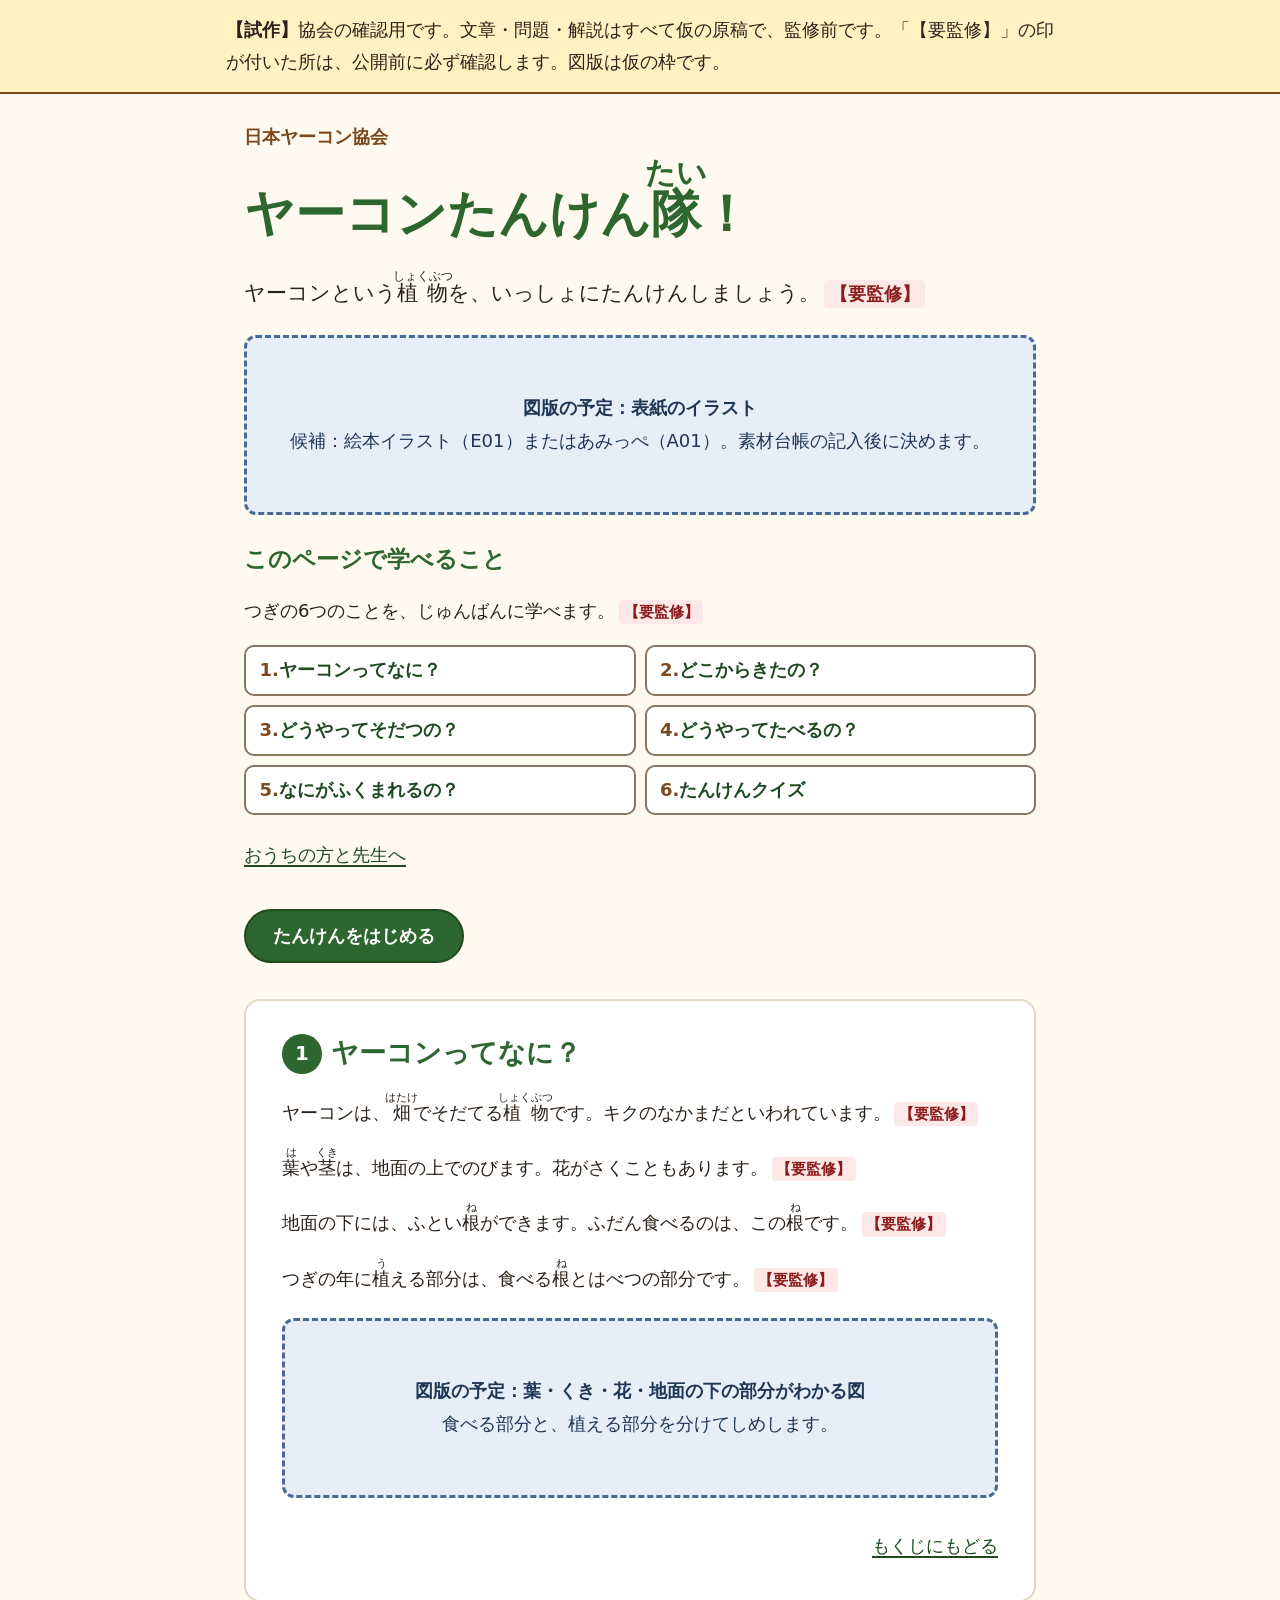
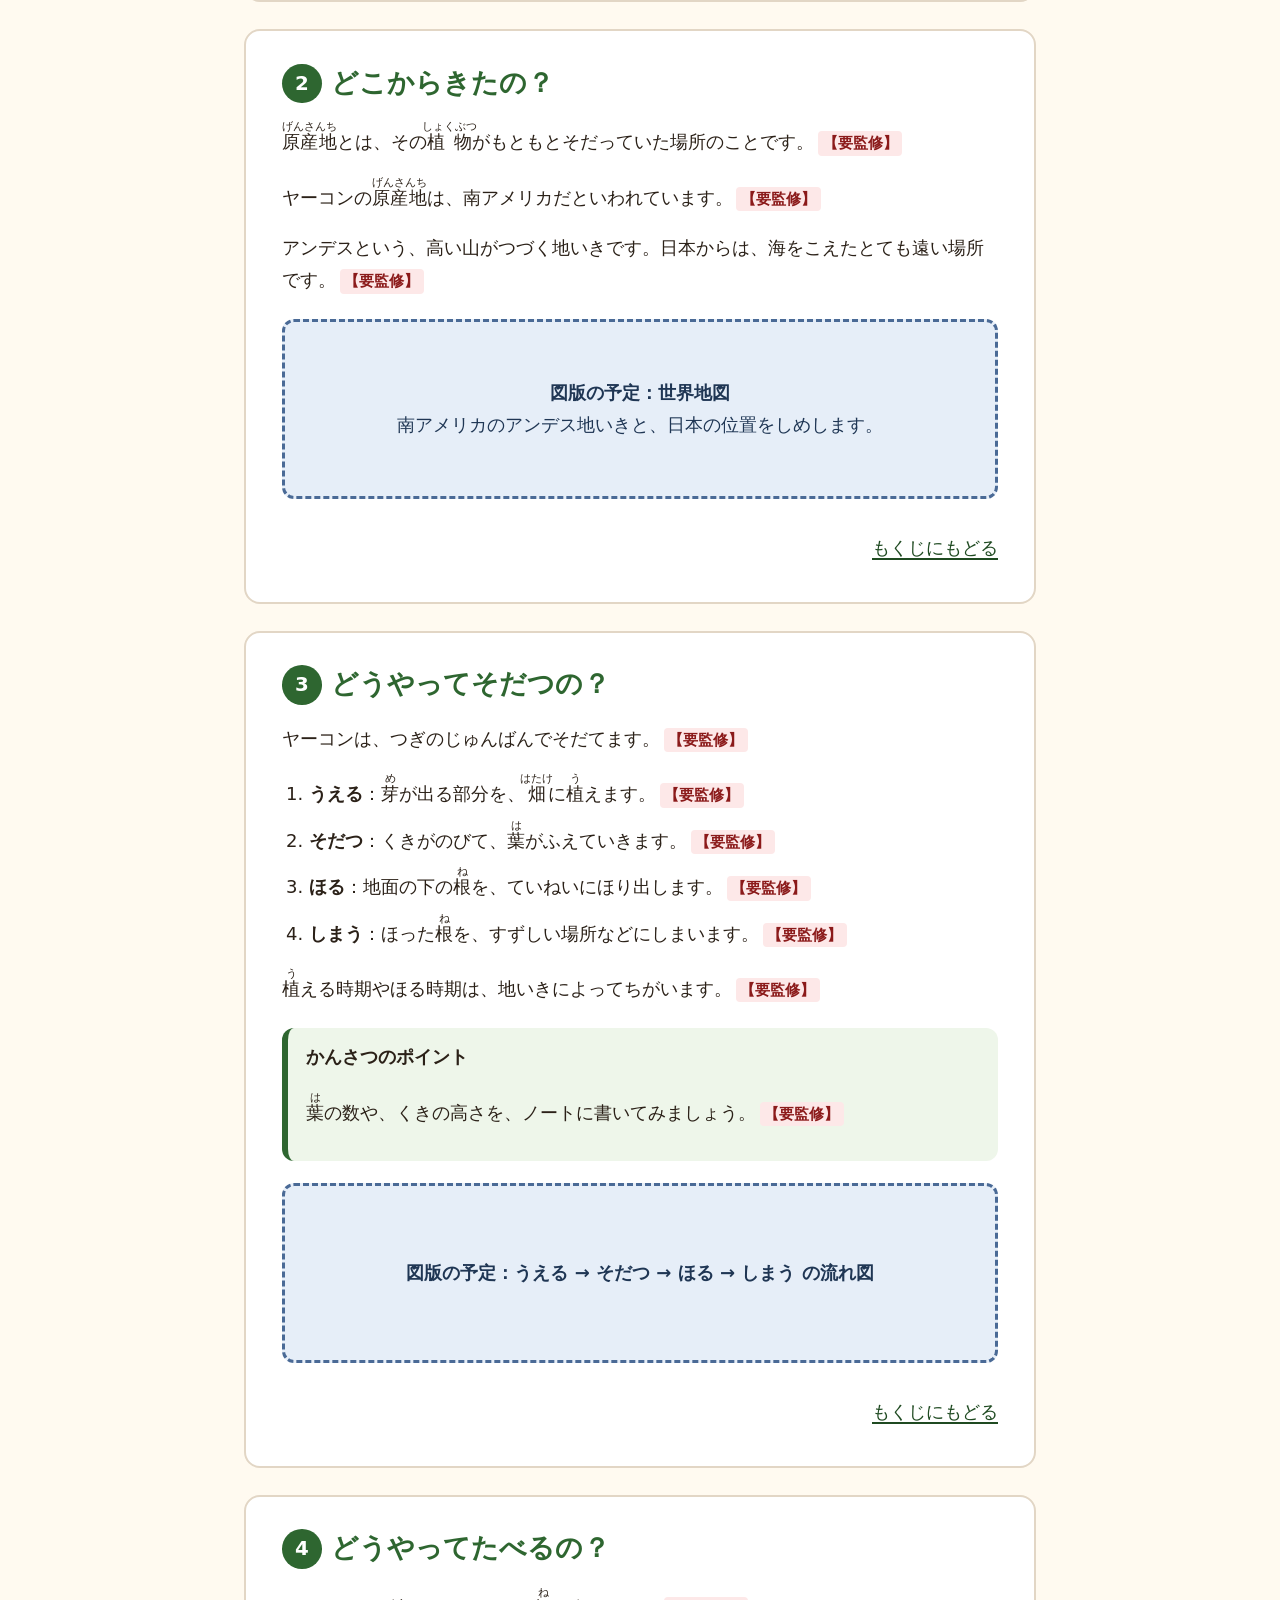
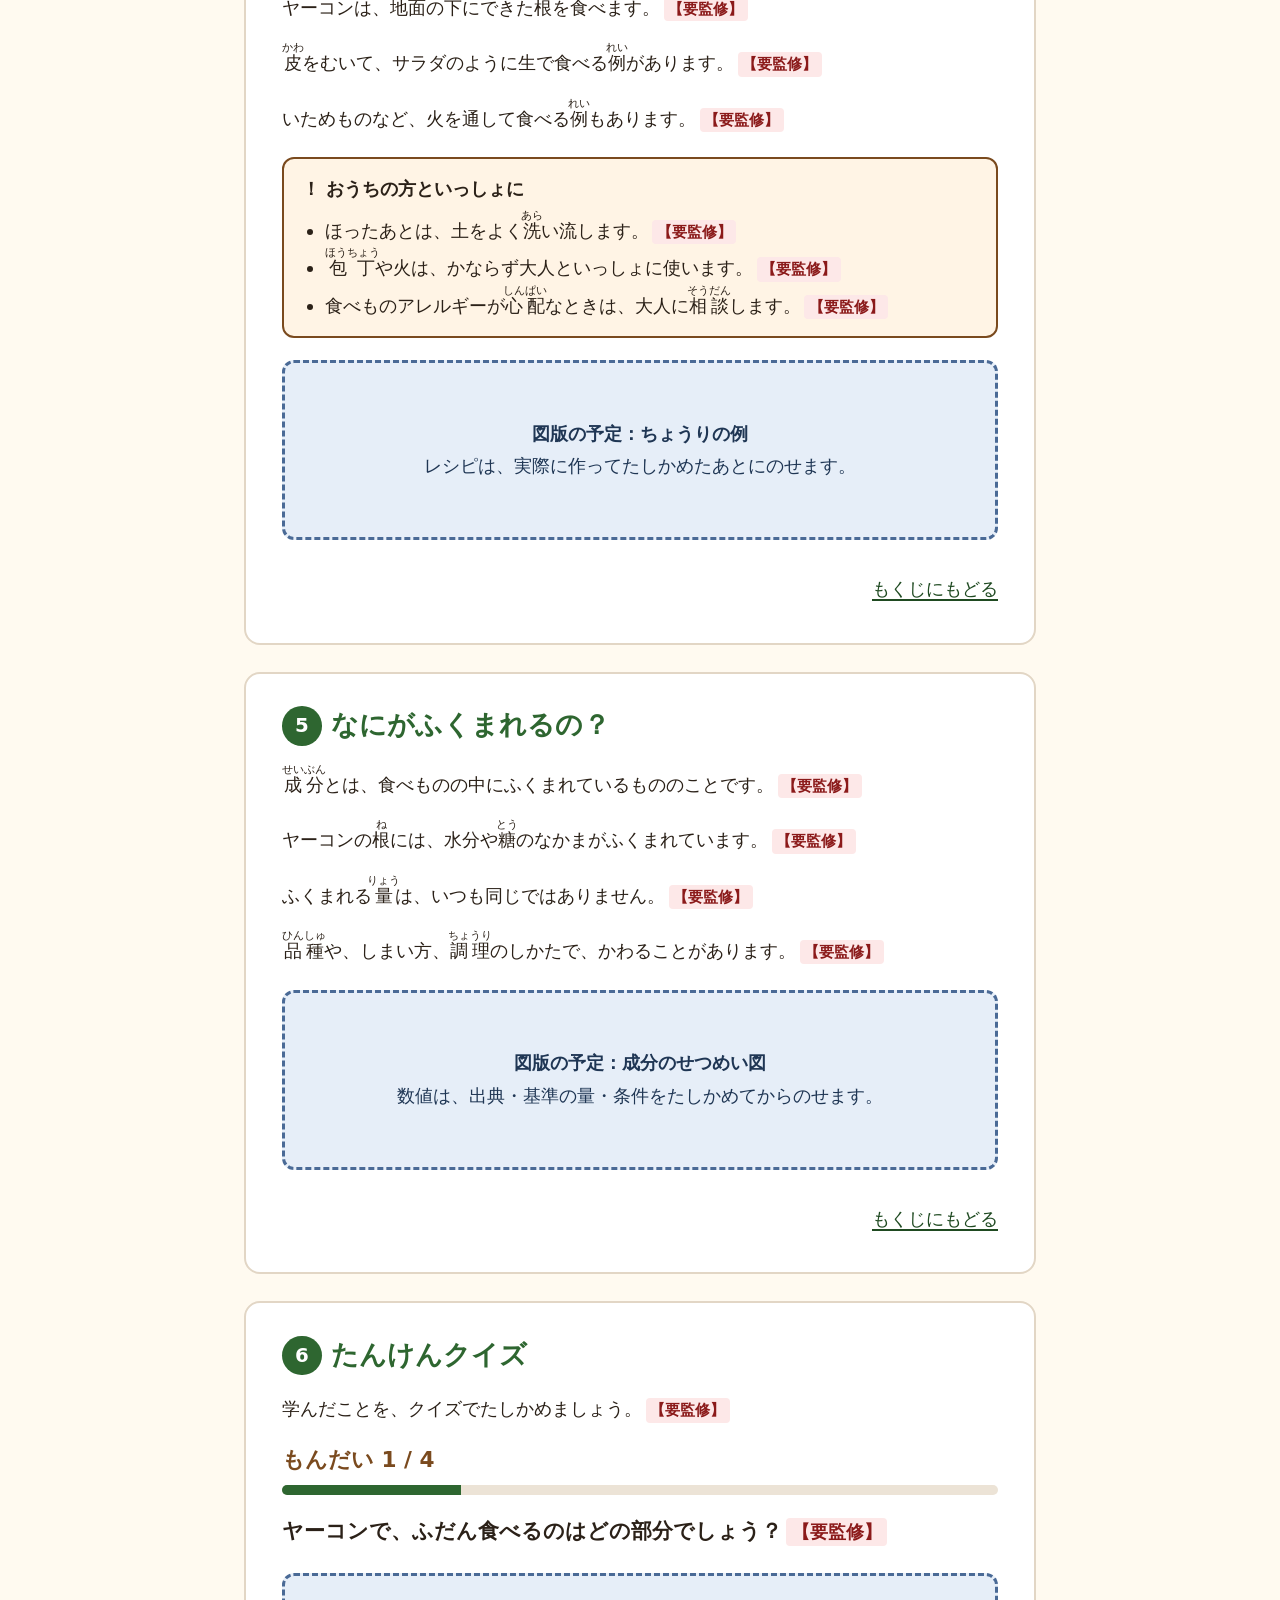
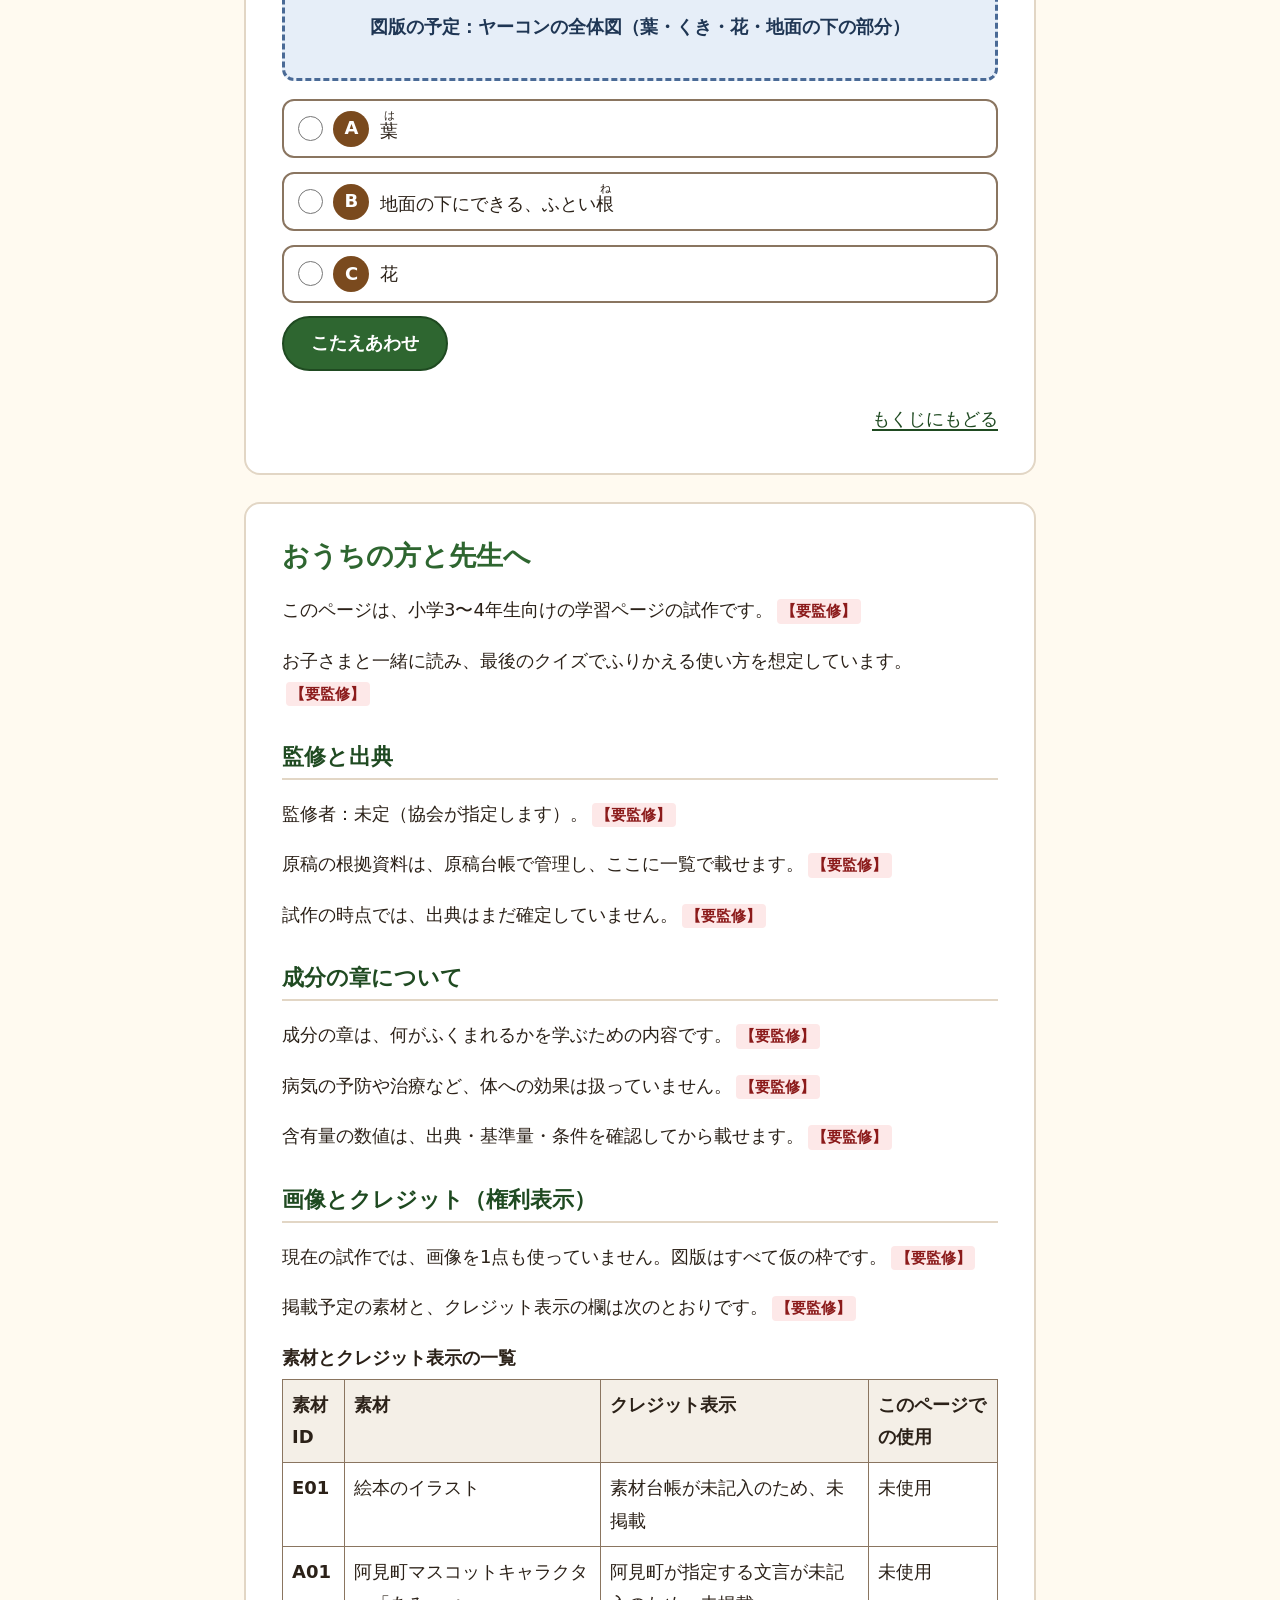
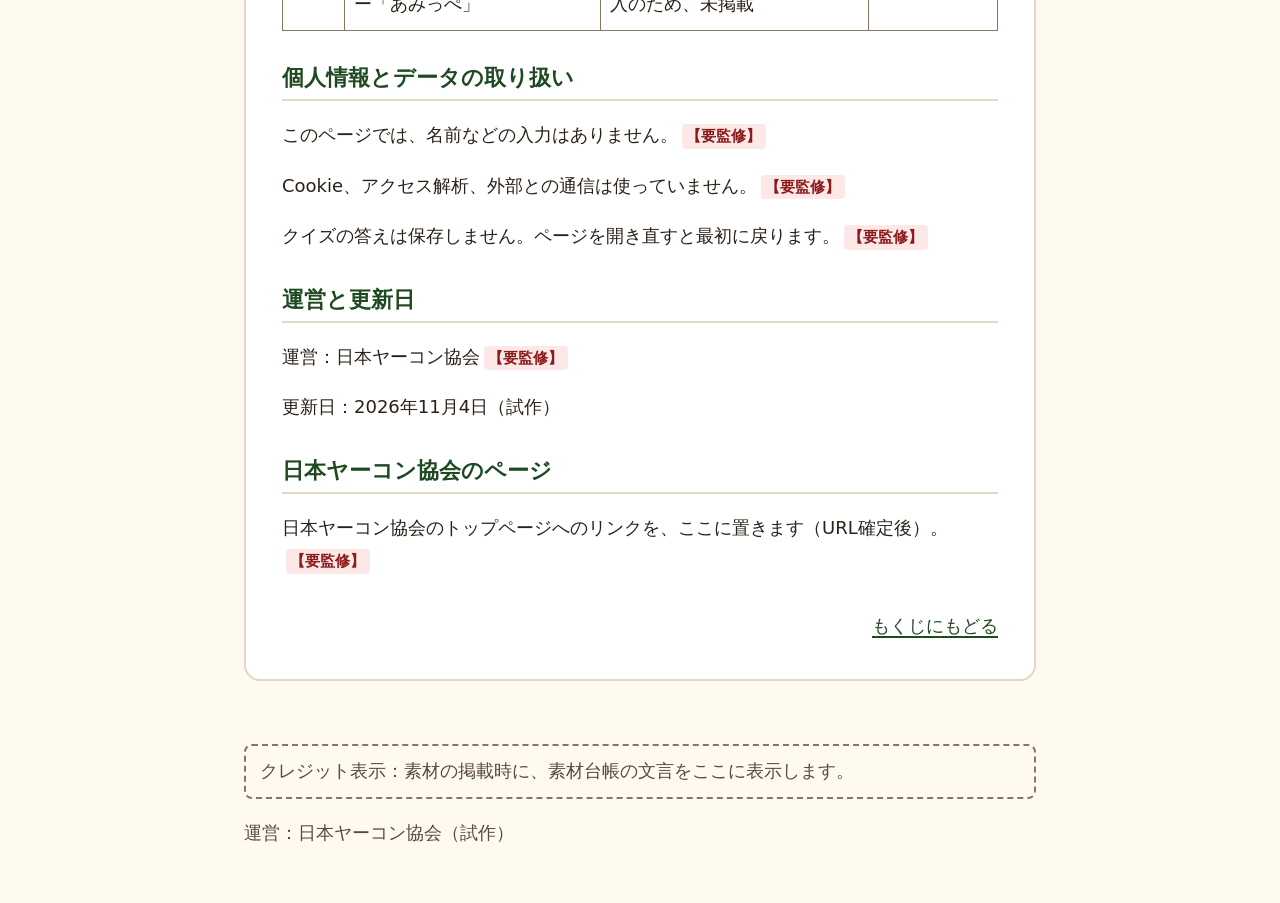
==== site/index.html @ 72d823aa "ヤーコンたんけん隊！の試作（B案・静的HTML）を追加 - 8セクションの縦長1ページ（site/index.html, styles.css） - 問題データを分離したクイズ（quiz.js, qu" ====
<!DOCTYPE html>
<html lang="ja">
<head>
  <meta charset="utf-8">
  <meta name="viewport" content="width=device-width, initial-scale=1">
  <!-- 検証用の試作のため、検索エンジンの対象外にする（第8章）。公開時に外す -->
  <meta name="robots" content="noindex, nofollow">
  <title>ヤーコンたんけん隊！ 小学生のためのヤーコンずかん｜日本ヤーコン協会</title>
  <!-- 説明文は仮。監修済みの内容から作り直す（第8章） -->
  <meta name="description" content="【試作・要監修】小学3〜4年生向けに、ヤーコンの植物・原産地・育て方・食べ方・成分を学び、クイズでふりかえるページです。">
  <!-- canonical は公開URL（U03）が決まるまで設定しない -->
  <!-- OGP画像は、素材台帳で「可」の素材が無いため設定しない（第5章・第8章） -->
  <!-- ファビコンの自動リクエストを出さないための空指定 -->
  <link rel="icon" href="data:,">
  <link rel="stylesheet" href="styles.css">
</head>
<body>
  <a class="skip-link" href="#main">本文へスキップ</a>

  <!-- 試作であることの表示（協会確認用） -->
  <div class="proto-banner" role="note">
    <p><strong>【試作】</strong>協会の確認用です。文章・問題・解説はすべて仮の原稿で、監修前です。「【要監修】」の印が付いた所は、公開前に必ず確認します。図版は仮の枠です。</p>
  </div>

  <header class="site-header" id="intro">
    <p class="org-name">日本ヤーコン協会</p>
    <h1>ヤーコンたんけん<ruby>隊<rt>たい</rt></ruby>！</h1>
    <p class="lead">ヤーコンという<ruby>植物<rt>しょくぶつ</rt></ruby>を、いっしょにたんけんしましょう。<span class="kanshu">【要監修】</span></p>

    <figure class="figure">
      <div class="placeholder">図版の予定：表紙のイラスト<br><span class="placeholder-note">候補：絵本イラスト（E01）またはあみっぺ（A01）。素材台帳の記入後に決めます。</span></div>
    </figure>

    <h2 class="toc-title" id="toc-title">このページで学べること</h2>
    <p>つぎの6つのことを、じゅんばんに学べます。<span class="kanshu">【要監修】</span></p>
    <nav aria-labelledby="toc-title">
      <ol class="toc" id="toc">
        <li><a href="#plant">ヤーコンってなに？</a></li>
        <li><a href="#origin">どこからきたの？</a></li>
        <li><a href="#grow">どうやってそだつの？</a></li>
        <li><a href="#eat">どうやってたべるの？</a></li>
        <li><a href="#nutrients">なにがふくまれるの？</a></li>
        <li><a href="#quiz">たんけんクイズ</a></li>
      </ol>
    </nav>
    <p class="toc-adults"><a href="#adults">おうちの方と先生へ</a></p>
    <p><a class="button" href="#plant">たんけんをはじめる</a></p>
  </header>

  <main id="main" tabindex="-1">

    <!-- 2. 植物（C01） -->
    <section class="chapter" id="plant" aria-labelledby="plant-title">
      <h2 id="plant-title"><span class="chapter-no">1</span>ヤーコンってなに？</h2>
      <p>ヤーコンは、<ruby>畑<rt>はたけ</rt></ruby>でそだてる<ruby>植物<rt>しょくぶつ</rt></ruby>です。キクのなかまだといわれています。<span class="kanshu">【要監修】</span></p>
      <p><ruby>葉<rt>は</rt></ruby>や<ruby>茎<rt>くき</rt></ruby>は、地面の上でのびます。花がさくこともあります。<span class="kanshu">【要監修】</span></p>
      <p>地面の下には、ふとい<ruby>根<rt>ね</rt></ruby>ができます。ふだん食べるのは、この<ruby>根<rt>ね</rt></ruby>です。<span class="kanshu">【要監修】</span></p>
      <p>つぎの年に<ruby>植<rt>う</rt></ruby>える部分は、食べる<ruby>根<rt>ね</rt></ruby>とはべつの部分です。<span class="kanshu">【要監修】</span></p>
      <figure class="figure">
        <div class="placeholder">図版の予定：葉・くき・花・地面の下の部分がわかる図<br><span class="placeholder-note">食べる部分と、植える部分を分けてしめします。</span></div>
      </figure>
      <p class="back"><a href="#toc">もくじにもどる</a></p>
    </section>

    <!-- 3. 原産地（C02） -->
    <section class="chapter" id="origin" aria-labelledby="origin-title">
      <h2 id="origin-title"><span class="chapter-no">2</span>どこからきたの？</h2>
      <p><ruby>原産地<rt>げんさんち</rt></ruby>とは、その<ruby>植物<rt>しょくぶつ</rt></ruby>がもともとそだっていた場所のことです。<span class="kanshu">【要監修】</span></p>
      <p>ヤーコンの<ruby>原産地<rt>げんさんち</rt></ruby>は、南アメリカだといわれています。<span class="kanshu">【要監修】</span></p>
      <p>アンデスという、高い山がつづく地いきです。日本からは、海をこえたとても遠い場所です。<span class="kanshu">【要監修】</span></p>
      <figure class="figure">
        <div class="placeholder">図版の予定：世界地図<br><span class="placeholder-note">南アメリカのアンデス地いきと、日本の位置をしめします。</span></div>
      </figure>
      <p class="back"><a href="#toc">もくじにもどる</a></p>
    </section>

    <!-- 4. 栽培（C03） -->
    <section class="chapter" id="grow" aria-labelledby="grow-title">
      <h2 id="grow-title"><span class="chapter-no">3</span>どうやってそだつの？</h2>
      <p>ヤーコンは、つぎのじゅんばんでそだてます。<span class="kanshu">【要監修】</span></p>
      <ol class="steps">
        <li><strong>うえる</strong>：<ruby>芽<rt>め</rt></ruby>が出る部分を、<ruby>畑<rt>はたけ</rt></ruby>に<ruby>植<rt>う</rt></ruby>えます。<span class="kanshu">【要監修】</span></li>
        <li><strong>そだつ</strong>：くきがのびて、<ruby>葉<rt>は</rt></ruby>がふえていきます。<span class="kanshu">【要監修】</span></li>
        <li><strong>ほる</strong>：地面の下の<ruby>根<rt>ね</rt></ruby>を、ていねいにほり出します。<span class="kanshu">【要監修】</span></li>
        <li><strong>しまう</strong>：ほった<ruby>根<rt>ね</rt></ruby>を、すずしい場所などにしまいます。<span class="kanshu">【要監修】</span></li>
      </ol>
      <p><ruby>植<rt>う</rt></ruby>える時期やほる時期は、地いきによってちがいます。<span class="kanshu">【要監修】</span></p>
      <div class="tip">
        <p class="tip-title">かんさつのポイント</p>
        <p><ruby>葉<rt>は</rt></ruby>の数や、くきの高さを、ノートに書いてみましょう。<span class="kanshu">【要監修】</span></p>
      </div>
      <figure class="figure">
        <div class="placeholder">図版の予定：うえる → そだつ → ほる → しまう の流れ図</div>
      </figure>
      <p class="back"><a href="#toc">もくじにもどる</a></p>
    </section>

    <!-- 5. 食べ方（C04） -->
    <section class="chapter" id="eat" aria-labelledby="eat-title">
      <h2 id="eat-title"><span class="chapter-no">4</span>どうやってたべるの？</h2>
      <p>ヤーコンは、地面の下にできた<ruby>根<rt>ね</rt></ruby>を食べます。<span class="kanshu">【要監修】</span></p>
      <p><ruby>皮<rt>かわ</rt></ruby>をむいて、サラダのように生で食べる<ruby>例<rt>れい</rt></ruby>があります。<span class="kanshu">【要監修】</span></p>
      <p>いためものなど、火を通して食べる<ruby>例<rt>れい</rt></ruby>もあります。<span class="kanshu">【要監修】</span></p>
      <div class="caution">
        <p class="caution-title"><span aria-hidden="true">！</span> おうちの方といっしょに</p>
        <ul>
          <li>ほったあとは、土をよく<ruby>洗<rt>あら</rt></ruby>い流します。<span class="kanshu">【要監修】</span></li>
          <li><ruby>包丁<rt>ほうちょう</rt></ruby>や火は、かならず大人といっしょに使います。<span class="kanshu">【要監修】</span></li>
          <li>食べものアレルギーが<ruby>心配<rt>しんぱい</rt></ruby>なときは、大人に<ruby>相談<rt>そうだん</rt></ruby>します。<span class="kanshu">【要監修】</span></li>
        </ul>
      </div>
      <figure class="figure">
        <div class="placeholder">図版の予定：ちょうりの例<br><span class="placeholder-note">レシピは、実際に作ってたしかめたあとにのせます。</span></div>
      </figure>
      <p class="back"><a href="#toc">もくじにもどる</a></p>
    </section>

    <!-- 6. 成分（C05）：健康効果を期待させる表現は使わない（第6章） -->
    <section class="chapter" id="nutrients" aria-labelledby="nutrients-title">
      <h2 id="nutrients-title"><span class="chapter-no">5</span>なにがふくまれるの？</h2>
      <p><ruby>成分<rt>せいぶん</rt></ruby>とは、食べものの中にふくまれているもののことです。<span class="kanshu">【要監修】</span></p>
      <p>ヤーコンの<ruby>根<rt>ね</rt></ruby>には、水分や<ruby>糖<rt>とう</rt></ruby>のなかまがふくまれています。<span class="kanshu">【要監修】</span></p>
      <p>ふくまれる<ruby>量<rt>りょう</rt></ruby>は、いつも同じではありません。<span class="kanshu">【要監修】</span></p>
      <p><ruby>品種<rt>ひんしゅ</rt></ruby>や、しまい方、<ruby>調理<rt>ちょうり</rt></ruby>のしかたで、かわることがあります。<span class="kanshu">【要監修】</span></p>
      <figure class="figure">
        <div class="placeholder">図版の予定：成分のせつめい図<br><span class="placeholder-note">数値は、出典・基準の量・条件をたしかめてからのせます。</span></div>
      </figure>
      <p class="back"><a href="#toc">もくじにもどる</a></p>
    </section>

    <!-- 7. クイズ（第4章） -->
    <section class="chapter" id="quiz" aria-labelledby="quiz-title">
      <h2 id="quiz-title"><span class="chapter-no">6</span>たんけんクイズ</h2>
      <p>学んだことを、クイズでたしかめましょう。<span class="kanshu">【要監修】</span></p>

      <!-- JavaScript が動くときのクイズ。quiz.js が中身を作り、hidden を外す -->
      <div id="quiz-app" class="quiz-app" hidden></div>

      <!-- JavaScript が動かないときの代替表示（全問題と、折りたたみの正解・解説）。
           quiz-data.json から tools/build.mjs で生成する。手で書きかえない -->
      <div id="quiz-static" class="quiz-static">
<!-- QUIZ-STATIC:START -->
        <p class="noscript-note">JavaScript が使えないため、問題と答えをまとめて表示しています。「こたえと解説を見る」をおすと、答えが出ます。</p>
        <ol class="static-list">
          <li class="static-q">
            <h3>もんだい 1 / 4</h3>
            <p class="q-text">ヤーコンで、ふだん食べるのはどの部分でしょう？<span class="kanshu">【要監修】</span></p>
            <div class="placeholder placeholder-small">図版の予定：ヤーコンの全体図（葉・くき・花・地面の下の部分）</div>
            <ul class="static-choices">
              <li><span class="choice-label">A</span> <span class="choice-text"><ruby>葉<rt>は</rt></ruby></span></li>
              <li><span class="choice-label">B</span> <span class="choice-text">地面の下にできる、ふとい<ruby>根<rt>ね</rt></ruby></span></li>
              <li><span class="choice-label">C</span> <span class="choice-text">花</span></li>
            </ul>
            <details class="static-answer">
              <summary>こたえと解説を見る</summary>
              <p><strong>こたえ：B</strong> 地面の下にできる、ふとい<ruby>根<rt>ね</rt></ruby></p>
              <p>ふだん食べるのは、地面の下にできる、ふとい<ruby>根<rt>ね</rt></ruby>です。つぎの年に<ruby>植<rt>う</rt></ruby>える部分とは、ちがう部分です。<span class="kanshu">【要監修】</span></p>
              <p><a href="#plant">「ヤーコンってなに？」をもういちど読む</a></p>
            </details>
          </li>
          <li class="static-q">
            <h3>もんだい 2 / 4</h3>
            <p class="q-text">ヤーコンのふるさとは、どこだといわれているでしょう？<span class="kanshu">【要監修】</span></p>
            <ul class="static-choices">
              <li><span class="choice-label">A</span> <span class="choice-text">ヨーロッパ</span></li>
              <li><span class="choice-label">B</span> <span class="choice-text"><ruby>南極<rt>なんきょく</rt></ruby></span></li>
              <li><span class="choice-label">C</span> <span class="choice-text">南アメリカのアンデス地いき</span></li>
            </ul>
            <details class="static-answer">
              <summary>こたえと解説を見る</summary>
              <p><strong>こたえ：C</strong> 南アメリカのアンデス地いき</p>
              <p>南アメリカのアンデス地いきだといわれています。高い山がつづく地いきです。<span class="kanshu">【要監修】</span></p>
              <p><a href="#origin">「どこからきたの？」をもういちど読む</a></p>
            </details>
          </li>
          <li class="static-q">
            <h3>もんだい 3 / 4</h3>
            <p class="q-text">ヤーコンがそだつじゅんばんで、正しいのはどれでしょう？<span class="kanshu">【要監修】</span></p>
            <ul class="static-choices">
              <li><span class="choice-label">A</span> <span class="choice-text"><ruby>植<rt>う</rt></ruby>える → そだつ → ほる</span></li>
              <li><span class="choice-label">B</span> <span class="choice-text">ほる → <ruby>植<rt>う</rt></ruby>える → そだつ</span></li>
              <li><span class="choice-label">C</span> <span class="choice-text">そだつ → ほる → <ruby>植<rt>う</rt></ruby>える</span></li>
            </ul>
            <details class="static-answer">
              <summary>こたえと解説を見る</summary>
              <p><strong>こたえ：A</strong> <ruby>植<rt>う</rt></ruby>える → そだつ → ほる</p>
              <p>まず畑に<ruby>植<rt>う</rt></ruby>えます。くきや<ruby>葉<rt>は</rt></ruby>がそだったあと、地面の下の<ruby>根<rt>ね</rt></ruby>をほります。<span class="kanshu">【要監修】</span></p>
              <p><a href="#grow">「どうやってそだつの？」をもういちど読む</a></p>
            </details>
          </li>
          <li class="static-q">
            <h3>もんだい 4 / 4</h3>
            <p class="q-text">ヤーコンを<ruby>調理<rt>ちょうり</rt></ruby>するとき、<ruby>包丁<rt>ほうちょう</rt></ruby>はどう使うとよいでしょう？<span class="kanshu">【要監修】</span></p>
            <ul class="static-choices">
              <li><span class="choice-label">A</span> <span class="choice-text">ひとりで、すばやく使う</span></li>
              <li><span class="choice-label">B</span> <span class="choice-text">大人といっしょに使う</span></li>
              <li><span class="choice-label">C</span> <span class="choice-text">友だちとふざけながら使う</span></li>
            </ul>
            <details class="static-answer">
              <summary>こたえと解説を見る</summary>
              <p><strong>こたえ：B</strong> 大人といっしょに使う</p>
              <p><ruby>包丁<rt>ほうちょう</rt></ruby>や火は、かならず大人といっしょに使います。けがをしないように、ゆっくり使いましょう。<span class="kanshu">【要監修】</span></p>
              <p><a href="#eat">「どうやってたべるの？」をもういちど読む</a></p>
            </details>
          </li>
        </ol>
<!-- QUIZ-STATIC:END -->
      </div>

      <p class="back"><a href="#toc">もくじにもどる</a></p>
    </section>

    <!-- 8. おうちの方と先生へ -->
    <section class="chapter adults" id="adults" aria-labelledby="adults-title">
      <h2 id="adults-title">おうちの方と先生へ</h2>
      <p>このページは、小学3〜4年生向けの学習ページの試作です。<span class="kanshu">【要監修】</span></p>
      <p>お子さまと一緒に読み、最後のクイズでふりかえる使い方を想定しています。<span class="kanshu">【要監修】</span></p>

      <h3>監修と出典</h3>
      <p>監修者：未定（協会が指定します）。<span class="kanshu">【要監修】</span></p>
      <p>原稿の根拠資料は、原稿台帳で管理し、ここに一覧で載せます。<span class="kanshu">【要監修】</span></p>
      <p>試作の時点では、出典はまだ確定していません。<span class="kanshu">【要監修】</span></p>

      <h3>成分の章について</h3>
      <p>成分の章は、何がふくまれるかを学ぶための内容です。<span class="kanshu">【要監修】</span></p>
      <p>病気の予防や治療など、体への効果は扱っていません。<span class="kanshu">【要監修】</span></p>
      <p>含有量の数値は、出典・基準量・条件を確認してから載せます。<span class="kanshu">【要監修】</span></p>

      <h3>画像とクレジット（権利表示）</h3>
      <p>現在の試作では、画像を1点も使っていません。図版はすべて仮の枠です。<span class="kanshu">【要監修】</span></p>
      <p>掲載予定の素材と、クレジット表示の欄は次のとおりです。<span class="kanshu">【要監修】</span></p>
      <!-- クレジット文言は素材台帳（docs/assets.md）の文言を一字一句そのまま入れる。
           台帳が空欄のため、現時点では文言を入れず「未記入」と表示する -->
      <div class="table-wrap" role="region" aria-labelledby="credit-caption" tabindex="0">
        <table class="credits">
          <caption id="credit-caption">素材とクレジット表示の一覧</caption>
          <thead>
            <tr><th scope="col">素材ID</th><th scope="col">素材</th><th scope="col">クレジット表示</th><th scope="col">このページでの使用</th></tr>
          </thead>
          <tbody>
            <tr><th scope="row">E01</th><td>絵本のイラスト</td><td>素材台帳が未記入のため、未掲載</td><td>未使用</td></tr>
            <tr><th scope="row">A01</th><td>阿見町マスコットキャラクター「あみっぺ」</td><td>阿見町が指定する文言が未記入のため、未掲載</td><td>未使用</td></tr>
          </tbody>
        </table>
      </div>

      <h3>個人情報とデータの取り扱い</h3>
      <p>このページでは、名前などの入力はありません。<span class="kanshu">【要監修】</span></p>
      <p>Cookie、アクセス解析、外部との通信は使っていません。<span class="kanshu">【要監修】</span></p>
      <p>クイズの答えは保存しません。ページを開き直すと最初に戻ります。<span class="kanshu">【要監修】</span></p>

      <h3>運営と更新日</h3>
      <p>運営：日本ヤーコン協会<span class="kanshu">【要監修】</span></p>
      <p>更新日：<time datetime="2026-11-04">2026年11月4日</time>（試作）</p>

      <h3>日本ヤーコン協会のページ</h3>
      <!-- 協会トップのURLが未確定（U02）のため、リンクは仮の文言のみ -->
      <p>日本ヤーコン協会のトップページへのリンクを、ここに置きます（URL確定後）。<span class="kanshu">【要監修】</span></p>
      <p class="back"><a href="#toc">もくじにもどる</a></p>
    </section>
  </main>

  <footer class="site-footer">
    <!-- クレジット表示の位置（ページ下部）。素材を掲載したら、台帳の文言をここにも入れる -->
    <p class="footer-credit">クレジット表示：素材の掲載時に、素材台帳の文言をここに表示します。</p>
    <p>運営：日本ヤーコン協会（試作）</p>
  </footer>

  <!-- クイズの問題データ。quiz-data.json から tools/build.mjs で埋め込む。
       file:// で開いたときも読めるように、fetch ではなく埋め込みにしている -->
<!-- QUIZ-DATA:START -->
  <script type="application/json" id="quiz-data">{"draft":true,"sections":{"plant":"ヤーコンってなに？","origin":"どこからきたの？","grow":"どうやってそだつの？","eat":"どうやってたべるの？","nutrients":"なにがふくまれるの？"},"questions":[{"id":"Q01","question":"ヤーコンで、ふだん食べるのはどの部分でしょう？","figure":"図版の予定：ヤーコンの全体図（葉・くき・花・地面の下の部分）","choices":[{"id":"a","text":"{葉|は}"},{"id":"b","text":"地面の下にできる、ふとい{根|ね}"},{"id":"c","text":"花"}],"answer":"b","explanation":"ふだん食べるのは、地面の下にできる、ふとい{根|ね}です。つぎの年に{植|う}える部分とは、ちがう部分です。","review":"plant"},{"id":"Q02","question":"ヤーコンのふるさとは、どこだといわれているでしょう？","choices":[{"id":"a","text":"ヨーロッパ"},{"id":"b","text":"{南極|なんきょく}"},{"id":"c","text":"南アメリカのアンデス地いき"}],"answer":"c","explanation":"南アメリカのアンデス地いきだといわれています。高い山がつづく地いきです。","review":"origin"},{"id":"Q03","question":"ヤーコンがそだつじゅんばんで、正しいのはどれでしょう？","choices":[{"id":"a","text":"{植|う}える → そだつ → ほる"},{"id":"b","text":"ほる → {植|う}える → そだつ"},{"id":"c","text":"そだつ → ほる → {植|う}える"}],"answer":"a","explanation":"まず畑に{植|う}えます。くきや{葉|は}がそだったあと、地面の下の{根|ね}をほります。","review":"grow"},{"id":"Q04","question":"ヤーコンを{調理|ちょうり}するとき、{包丁|ほうちょう}はどう使うとよいでしょう？","choices":[{"id":"a","text":"ひとりで、すばやく使う"},{"id":"b","text":"大人といっしょに使う"},{"id":"c","text":"友だちとふざけながら使う"}],"answer":"b","explanation":"{包丁|ほうちょう}や火は、かならず大人といっしょに使います。けがをしないように、ゆっくり使いましょう。","review":"eat"}]}</script>
<!-- QUIZ-DATA:END -->
  <script src="quiz.js" defer></script>
</body>
</html>
---- site/styles.css ----
/* ヤーコンたんけん隊！（試作）のスタイル
   - 外部フォントは使わず、端末のフォントを使う
   - 文字サイズは rem で指定し、端末の文字拡大を妨げない（N02・N03）
   - 色の組み合わせは、通常文字 4.5:1 以上を目安に選んでいる（N05） */

:root {
  --bg: #fffaf0;          /* 背景：うすいクリーム色 */
  --text: #2b2118;        /* 本文：こげ茶 */
  --muted: #5a4a3a;       /* 補足文 */
  --green: #2e6630;       /* 見出し・ボタン（白文字で約6.6:1） */
  --green-dark: #1f4a21;
  --brown: #7a4a1e;       /* アクセント（背景上で約7:1） */
  --card: #ffffff;
  --line: #8a7560;        /* 枠線（背景に対して3:1以上） */
  --ok-bg: #e8f5e9;
  --ng-bg: #fff3e0;
  --mark-bg: #fde8e8;     /* 【要監修】の印 */
  --mark-text: #8b1a1a;
  --focus: #1a56b0;       /* フォーカスの枠 */
  --placeholder-bg: #e6eef8;
  --placeholder-line: #4a6a96;
}

*,
*::before,
*::after {
  box-sizing: border-box;
}

html {
  font-size: 112.5%; /* 18px（端末の既定16pxの場合）を本文の基準にする */
  -webkit-text-size-adjust: 100%;
  text-size-adjust: 100%;
}

/* 動きを減らす設定でないときだけ、なめらかにスクロールする（N09） */
@media (prefers-reduced-motion: no-preference) {
  html {
    scroll-behavior: smooth;
  }
}

body {
  margin: 0;
  background: var(--bg);
  color: var(--text);
  font-family: "Hiragino Maru Gothic ProN", "Hiragino Sans", "BIZ UDPGothic", "Yu Gothic UI", "Meiryo", system-ui, sans-serif;
  font-size: 1rem;
  line-height: 1.8; /* ふりがな込みで行間 1.7 以上（N02） */
  overflow-wrap: anywhere; /* 長い語で横にはみ出さない（N01） */
}

/* ふりがな */
ruby rt {
  font-size: 0.6em;
}

a {
  color: var(--green-dark);
  text-decoration-thickness: 2px;
  text-underline-offset: 0.2em;
}

a:hover {
  color: var(--brown);
}

/* フォーカスをはっきり見せる（N07） */
:focus-visible {
  outline: 3px solid var(--focus);
  outline-offset: 3px;
}

/* フォーカスを移すためだけの要素（見出しなど）は枠を控えめに */
[tabindex="-1"]:focus {
  outline: 3px dashed var(--focus);
  outline-offset: 4px;
}

img {
  max-width: 100%;
  height: auto;
}

.visually-hidden {
  position: absolute !important;
  width: 1px;
  height: 1px;
  padding: 0;
  margin: -1px;
  overflow: hidden;
  clip: rect(0 0 0 0);
  white-space: nowrap;
  border: 0;
}

/* 本文へスキップ（フォーカスしたときだけ見える） */
.skip-link {
  position: absolute;
  left: 8px;
  top: -100px;
  z-index: 10;
  padding: 0.6rem 1rem;
  background: var(--card);
  border: 2px solid var(--green);
  border-radius: 8px;
}

.skip-link:focus {
  top: 8px;
}

/* 試作であることの帯 */
.proto-banner {
  background: #fff1c2;
  border-bottom: 2px solid var(--brown);
  padding: 0.75rem 1rem;
}

.proto-banner p {
  max-width: 46rem;
  margin: 0 auto;
  font-size: 1rem;
}

/* 【要監修】の印 */
.kanshu {
  display: inline-block;
  margin-left: 0.25em;
  padding: 0 0.3em;
  background: var(--mark-bg);
  color: var(--mark-text);
  border-radius: 4px;
  font-size: 0.85em;
  font-weight: bold;
  line-height: 1.6;
  white-space: nowrap;
}

/* ---- レイアウト ---- */
.site-header,
main,
.site-footer {
  max-width: 46rem;
  margin: 0 auto;
  padding: 0 1rem;
}

.site-header {
  padding-top: 1.5rem;
  padding-bottom: 1rem;
}

.org-name {
  margin: 0;
  color: var(--brown);
  font-weight: bold;
}

h1 {
  margin: 0.25rem 0 0.75rem;
  color: var(--green);
  font-size: clamp(1.9rem, 7vw, 2.8rem);
  line-height: 1.4;
}

h2 {
  color: var(--green);
  font-size: 1.5rem;
  line-height: 1.5;
  margin: 0 0 1rem;
}

h3 {
  font-size: 1.2rem;
  line-height: 1.5;
  margin: 1.75rem 0 0.5rem;
}

.lead {
  font-size: 1.15rem;
}

.chapter {
  background: var(--card);
  border: 2px solid #e2d6c5;
  border-radius: 16px;
  padding: 1.25rem 1rem;
  margin: 0 0 1.5rem;
  scroll-margin-top: 1rem;
}

@media (min-width: 768px) {
  .chapter {
    padding: 1.75rem 2rem;
  }
}

.chapter-no {
  display: inline-flex;
  align-items: center;
  justify-content: center;
  min-width: 2.2rem;
  height: 2.2rem;
  margin-right: 0.5rem;
  border-radius: 50%;
  background: var(--green);
  color: #fff;
  font-size: 1.1rem;
  vertical-align: 0.1em;
}

.back {
  margin: 1.5rem 0 0;
  text-align: right;
}

/* リンクも押しやすい高さにする（N04） */
.back a,
.toc a,
.toc-adults a,
.review-list a {
  display: inline-flex;
  align-items: center;
  min-height: 44px;
}

/* ---- もくじ ---- */
.toc-title {
  font-size: 1.3rem;
  margin-top: 1.5rem;
}

.toc {
  display: grid;
  grid-template-columns: 1fr;
  gap: 0.5rem;
  padding: 0;
  margin: 0 0 0.5rem;
  list-style: none;
  counter-reset: toc;
}

@media (min-width: 600px) {
  .toc {
    grid-template-columns: 1fr 1fr;
  }
}

.toc li {
  counter-increment: toc;
}

.toc a {
  width: 100%;
  padding: 0.4rem 0.75rem;
  background: var(--card);
  border: 2px solid var(--line);
  border-radius: 10px;
  text-decoration: none;
  font-weight: bold;
}

.toc a::before {
  content: counter(toc) ". ";
  color: var(--brown);
}

.toc a:hover {
  border-color: var(--green);
}

/* ---- ボタン ---- */
.button {
  display: inline-flex;
  align-items: center;
  justify-content: center;
  min-width: 44px;
  min-height: 48px; /* 44px 以上（N04） */
  padding: 0.5rem 1.5rem;
  margin-top: 0.75rem;
  border: 2px solid var(--green-dark);
  border-radius: 999px;
  background: var(--green);
  color: #fff;
  font: inherit;
  font-weight: bold;
  text-decoration: none;
  cursor: pointer;
}

.button:hover {
  background: var(--green-dark);
  color: #fff;
}

/* ---- 図版の仮枠 ---- */
.figure {
  margin: 1.25rem 0;
}

.placeholder {
  display: flex;
  flex-direction: column;
  align-items: center;
  justify-content: center;
  min-height: 10rem;
  padding: 1rem;
  background: var(--placeholder-bg);
  border: 3px dashed var(--placeholder-line);
  border-radius: 12px;
  color: #1f3654;
  font-weight: bold;
  text-align: center;
}

.placeholder-small {
  min-height: 6rem;
  margin: 0.5rem 0 1rem;
}

.placeholder-note {
  font-weight: normal;
  font-size: 1rem;
}

/* ---- 囲み ---- */
.steps {
  padding-left: 1.5rem;
}

.steps li {
  margin-bottom: 0.5rem;
}

.tip,
.caution {
  margin: 1.25rem 0;
  padding: 0.75rem 1rem;
  border-radius: 12px;
}

.tip {
  background: #eef6ea;
  border-left: 6px solid var(--green);
}

.caution {
  background: #fff4e5;
  border: 2px solid var(--brown);
}

.tip-title,
.caution-title {
  margin: 0 0 0.25rem;
  font-weight: bold;
}

.caution ul {
  margin: 0;
  padding-left: 1.25rem;
}

/* ---- クイズ ---- */
.q-number {
  margin-top: 0.5rem;
  color: var(--brown);
}

.progress {
  height: 10px;
  margin: 0 0 1rem;
  background: #ece3d6;
  border-radius: 999px;
  overflow: hidden;
}

.progress-bar {
  height: 100%;
  background: var(--green);
}

.q-form fieldset {
  margin: 0;
  padding: 0;
  border: 0;
  min-width: 0;
}

.q-text {
  padding: 0;
  margin-bottom: 0.75rem;
  font-size: 1.15rem;
  font-weight: bold;
}

.choices {
  display: grid;
  gap: 0.75rem;
}

/* 選択肢：ラベル全体を押せるようにし、44px 以上の高さにする（N04） */
.choice {
  /* [ラジオ][記号][文言] の3列。回答後のタグは文言の下に出す */
  display: grid;
  grid-template-columns: auto auto 1fr;
  align-items: center;
  gap: 0.25rem 0.6rem;
  min-height: 56px;
  padding: 0.5rem 0.75rem;
  background: var(--card);
  border: 2px solid var(--line);
  border-radius: 12px;
  cursor: pointer;
}

.choice:hover {
  border-color: var(--green);
}

.choice:has(input:checked:not(:disabled)) {
  border-width: 3px;
  border-color: var(--green);
  background: #f3faf1;
}

.choice input {
  width: 1.4rem;
  height: 1.4rem;
  margin: 0;
  accent-color: var(--green);
  flex: none;
}

.choice-label {
  display: inline-flex;
  align-items: center;
  justify-content: center;
  width: 2rem;
  height: 2rem;
  border-radius: 50%;
  background: var(--brown);
  color: #fff;
  font-weight: bold;
  flex: none;
}

.choice-text {
  min-width: 0;
}

.choice .tag {
  grid-column: 3;
  justify-self: start;
}

/* 回答後の表示。色に加えて「◯ せいかい」「あなたのこたえ」の文字で示す（N09） */
.choice:has(input:disabled) {
  cursor: default;
}

.choice.is-correct {
  border: 3px solid var(--green);
  background: var(--ok-bg);
}

.choice.is-chosen {
  border: 3px dashed var(--brown);
  background: var(--ng-bg);
}

.tag {
  padding: 0 0.5rem;
  white-space: nowrap;
  border-radius: 6px;
  font-size: 1rem;
  font-weight: bold;
}

.tag-correct {
  background: var(--green);
  color: #fff;
}

.tag-chosen {
  background: var(--brown);
  color: #fff;
}

.q-error {
  min-height: 0;
  margin: 0.5rem 0 0;
  color: var(--mark-text);
  font-weight: bold;
}

.q-error:empty {
  display: none;
}

.feedback {
  margin-top: 1.25rem;
  padding: 1rem;
  border-radius: 12px;
}

.feedback-ok {
  background: var(--ok-bg);
  border: 3px solid var(--green);
}

.feedback-ng {
  background: var(--ng-bg);
  border: 3px solid var(--brown);
}

.feedback-title {
  margin: 0 0 0.5rem;
  font-size: 1.3rem;
  font-weight: bold;
}

.result-score {
  font-size: 1.3rem;
  font-weight: bold;
}

/* ---- JavaScript が動かないときの代替表示 ---- */
.noscript-note {
  padding: 0.75rem 1rem;
  background: #f4efe7;
  border-radius: 8px;
}

.static-list {
  padding: 0;
  list-style: none;
}

.static-q {
  padding: 0.5rem 0 1rem;
  border-bottom: 2px dashed #d8cbb8;
}

.static-choices {
  display: grid;
  gap: 0.5rem;
  padding: 0;
  list-style: none;
}

.static-choices li {
  display: flex;
  align-items: center;
  gap: 0.75rem;
}

.static-answer {
  margin-top: 0.75rem;
}

.static-answer summary {
  display: inline-flex;
  align-items: center;
  min-height: 48px;
  padding: 0.25rem 1rem;
  border: 2px solid var(--green);
  border-radius: 999px;
  color: var(--green-dark);
  font-weight: bold;
  cursor: pointer;
}

/* ---- おうちの方と先生へ ---- */
.adults h3 {
  color: var(--green-dark);
  border-bottom: 2px solid #e2d6c5;
  padding-bottom: 0.25rem;
}

.table-wrap {
  overflow-x: auto; /* 表だけを横スクロールにして、ページ全体は横にはみ出さない */
}

.credits {
  width: 100%;
  min-width: 0;
  border-collapse: collapse;
  font-size: 1rem;
}

.credits caption {
  text-align: left;
  font-weight: bold;
  padding-bottom: 0.25rem;
}

.credits th,
.credits td {
  padding: 0.5rem;
  border: 1px solid var(--line);
  text-align: left;
  vertical-align: top;
}

.credits thead th {
  background: #f4efe7;
}

/* 狭い画面では、表を縦積みにする（N01） */
@media (max-width: 599px) {
  .credits thead {
    position: absolute;
    width: 1px;
    height: 1px;
    overflow: hidden;
    clip: rect(0 0 0 0);
  }

  .credits tr,
  .credits th,
  .credits td {
    display: block;
  }

  .credits tr {
    margin-bottom: 0.75rem;
    border: 1px solid var(--line);
  }

  .credits th,
  .credits td {
    border: 0;
  }

  .credits td::before {
    display: block;
    color: var(--muted);
    font-size: 1rem;
    font-weight: bold;
  }

  .credits td:nth-of-type(1)::before {
    content: "素材";
  }

  .credits td:nth-of-type(2)::before {
    content: "クレジット表示";
  }

  .credits td:nth-of-type(3)::before {
    content: "このページでの使用";
  }
}

/* ---- フッター ---- */
.site-footer {
  padding-top: 1rem;
  padding-bottom: 2rem;
  color: var(--muted);
  font-size: 1rem;
}

.footer-credit {
  padding: 0.5rem 0.75rem;
  border: 2px dashed var(--line);
  border-radius: 8px;
}

/* 動きを減らす設定のときは、変化のアニメーションを止める（N09） */
@media (prefers-reduced-motion: reduce) {
  *,
  *::before,
  *::after {
    animation: none !important;
    transition: none !important;
  }
}
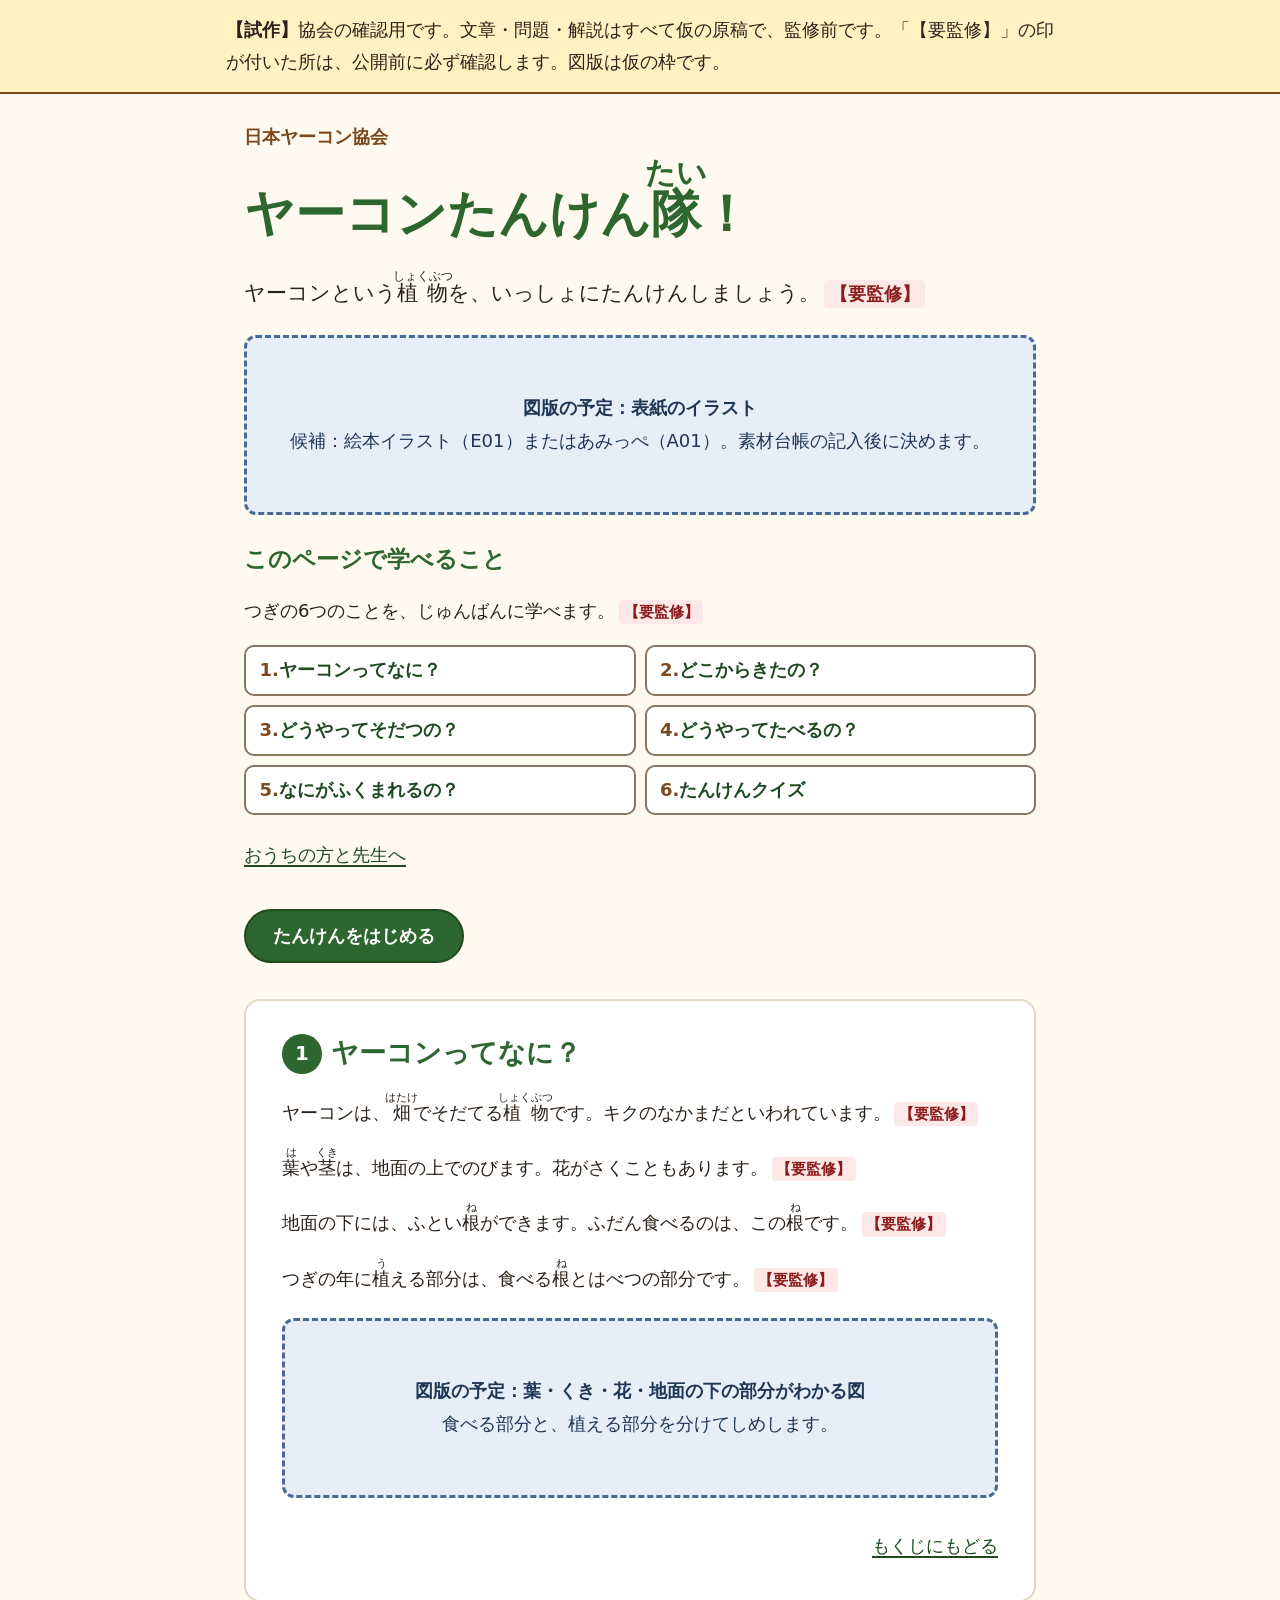
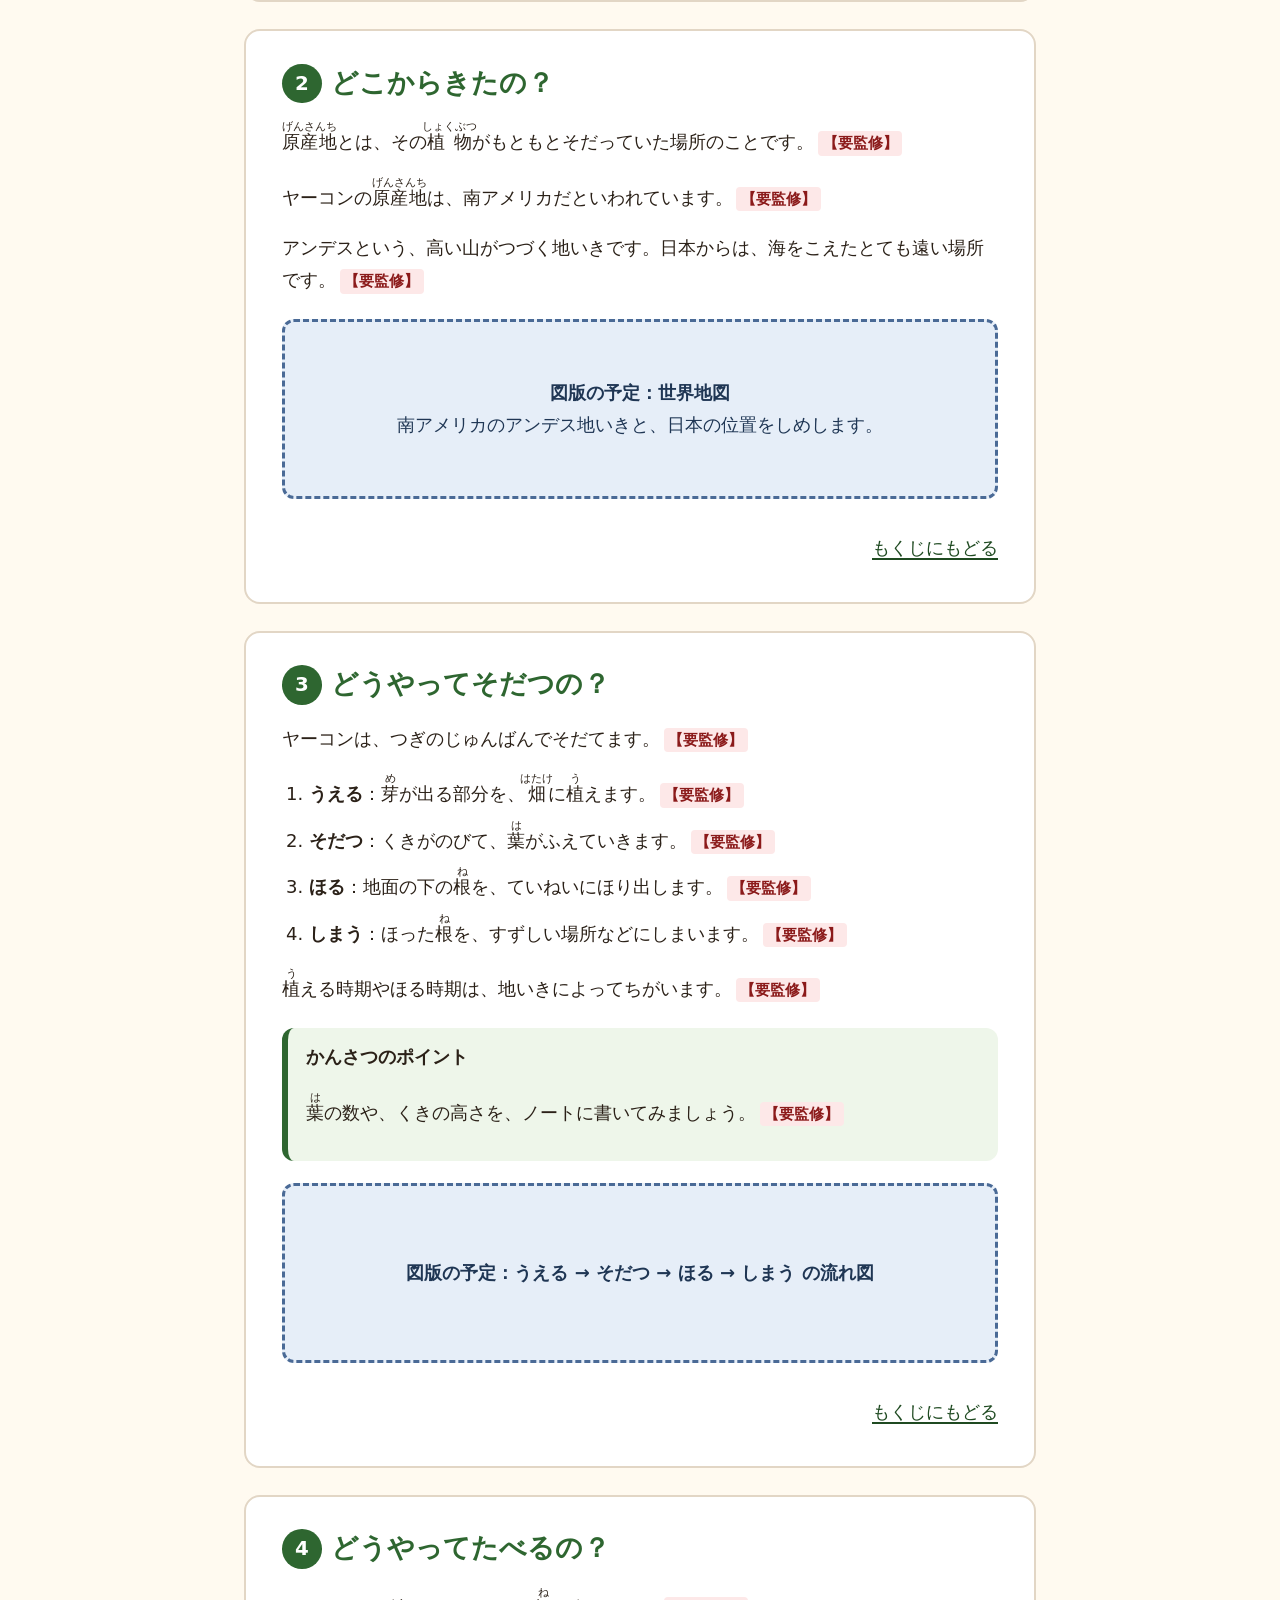
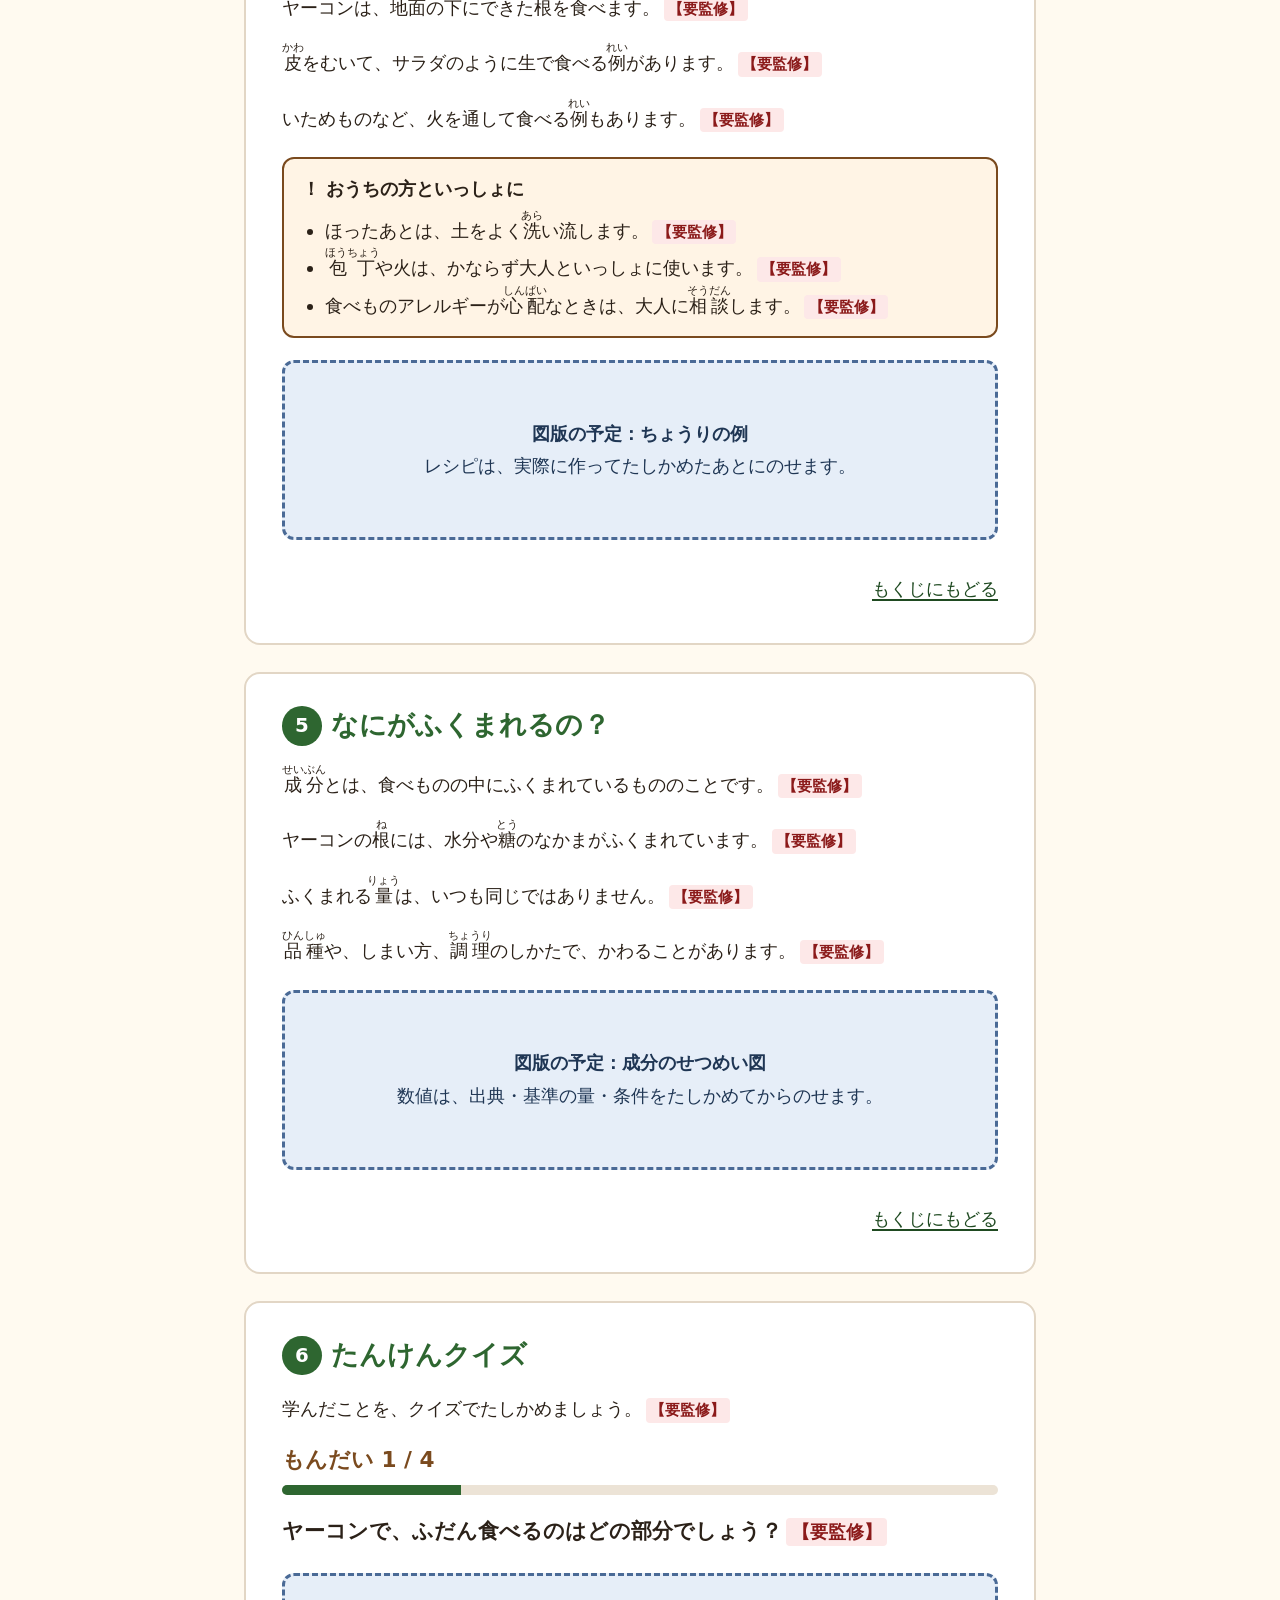
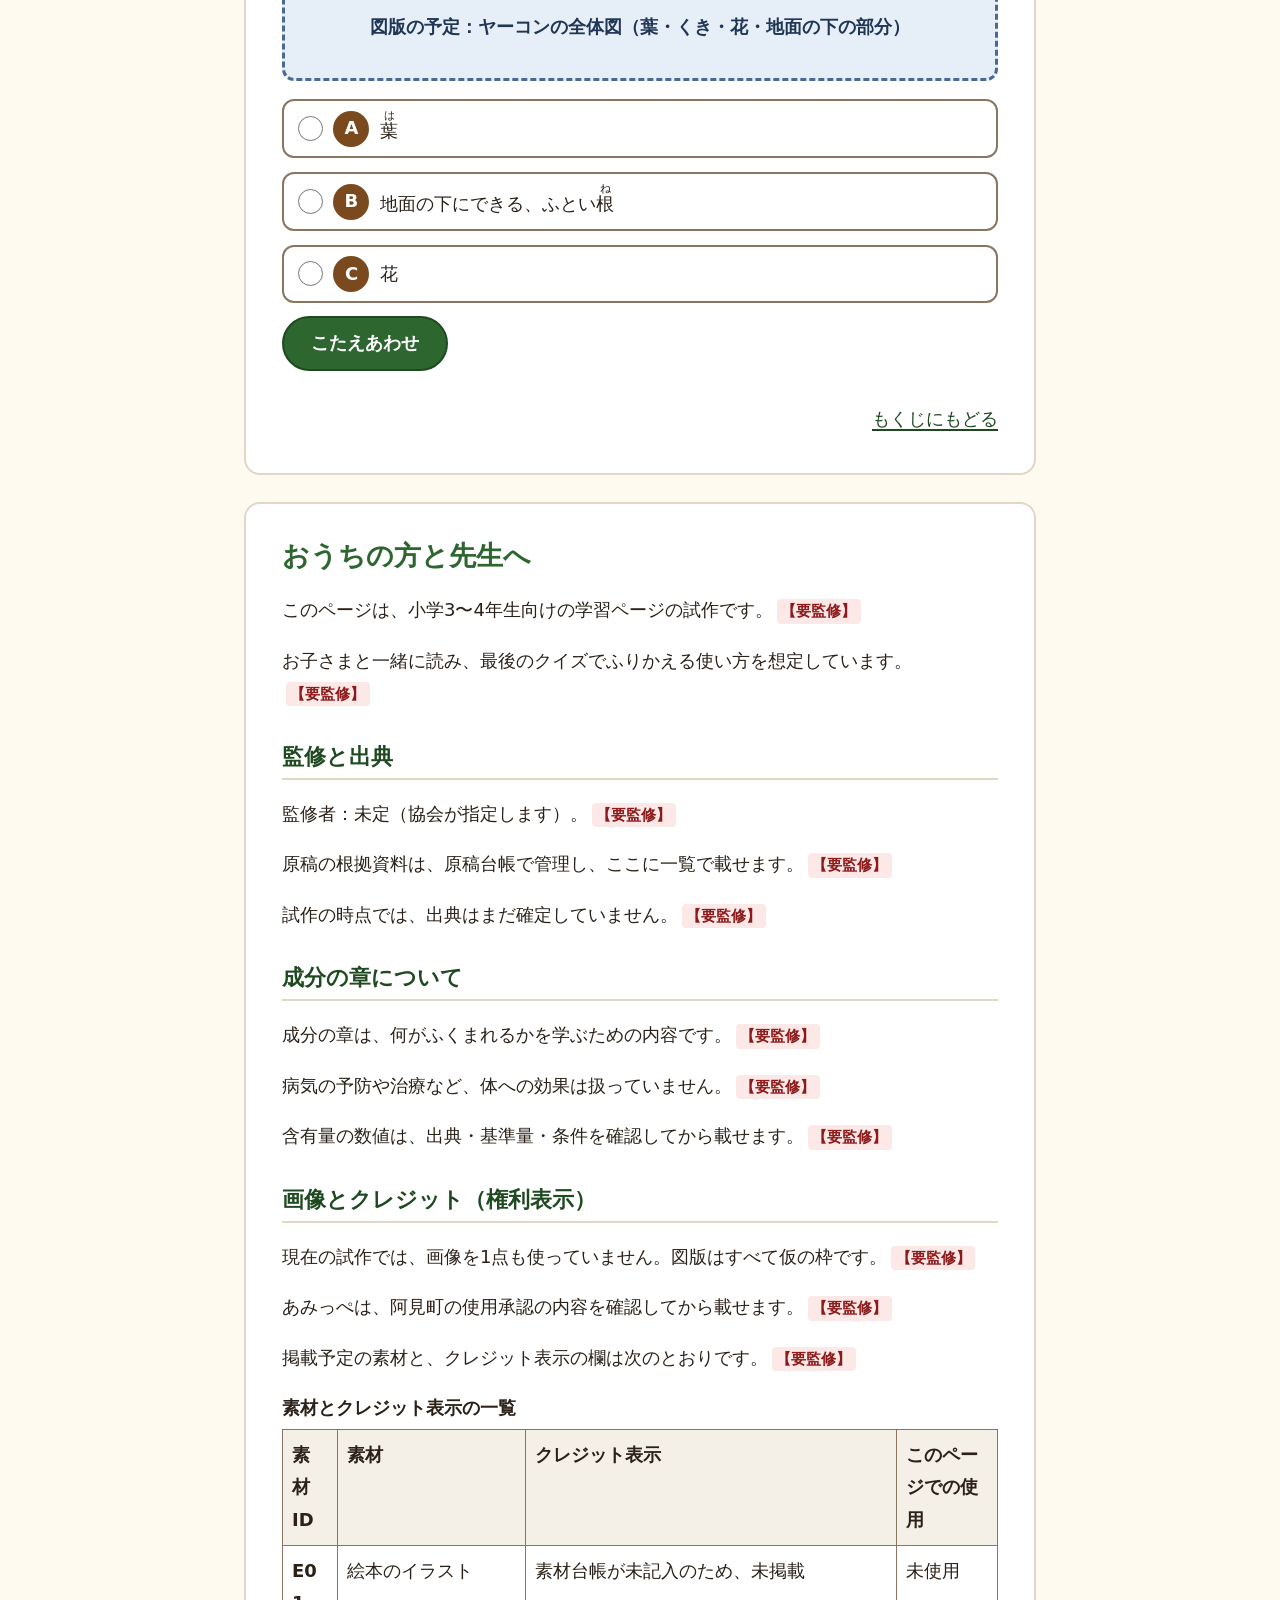
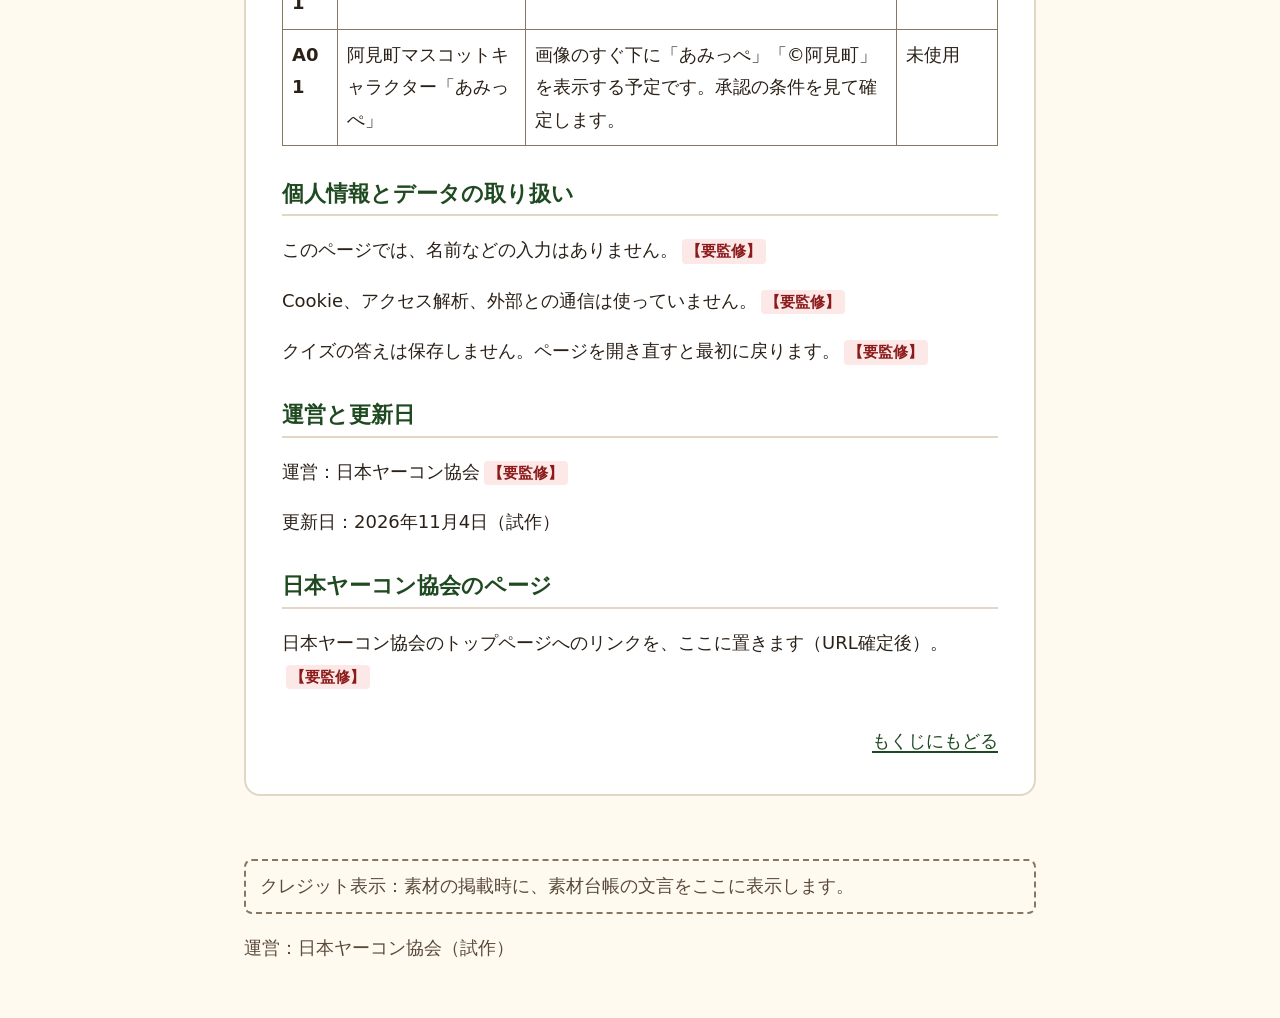
==== commit 02317058: "あみっぺの取扱要綱を受けて、素材台帳と権利表示の予定を更新 画像は、使用承認決定通知書を確認するまで載せない方針のまま。 台帳 A01 は要綱から決まる範囲（権利者・改変禁止・名称と©阿見町の表示）だ" ====
--- a/site/index.html
+++ b/site/index.html
@@ -228,6 +228,7 @@
 
       <h3>画像とクレジット（権利表示）</h3>
       <p>現在の試作では、画像を1点も使っていません。図版はすべて仮の枠です。<span class="kanshu">【要監修】</span></p>
+      <p>あみっぺは、阿見町の使用承認の内容を確認してから載せます。<span class="kanshu">【要監修】</span></p>
       <p>掲載予定の素材と、クレジット表示の欄は次のとおりです。<span class="kanshu">【要監修】</span></p>
       <!-- クレジット文言は素材台帳（docs/assets.md）の文言を一字一句そのまま入れる。
            台帳が空欄のため、現時点では文言を入れず「未記入」と表示する -->
@@ -239,7 +240,7 @@
           </thead>
           <tbody>
             <tr><th scope="row">E01</th><td>絵本のイラスト</td><td>素材台帳が未記入のため、未掲載</td><td>未使用</td></tr>
-            <tr><th scope="row">A01</th><td>阿見町マスコットキャラクター「あみっぺ」</td><td>阿見町が指定する文言が未記入のため、未掲載</td><td>未使用</td></tr>
+            <tr><th scope="row">A01</th><td>阿見町マスコットキャラクター「あみっぺ」</td><td>画像のすぐ下に「あみっぺ」「©阿見町」を表示する予定です。承認の条件を見て確定します。</td><td>未使用</td></tr>
           </tbody>
         </table>
       </div>
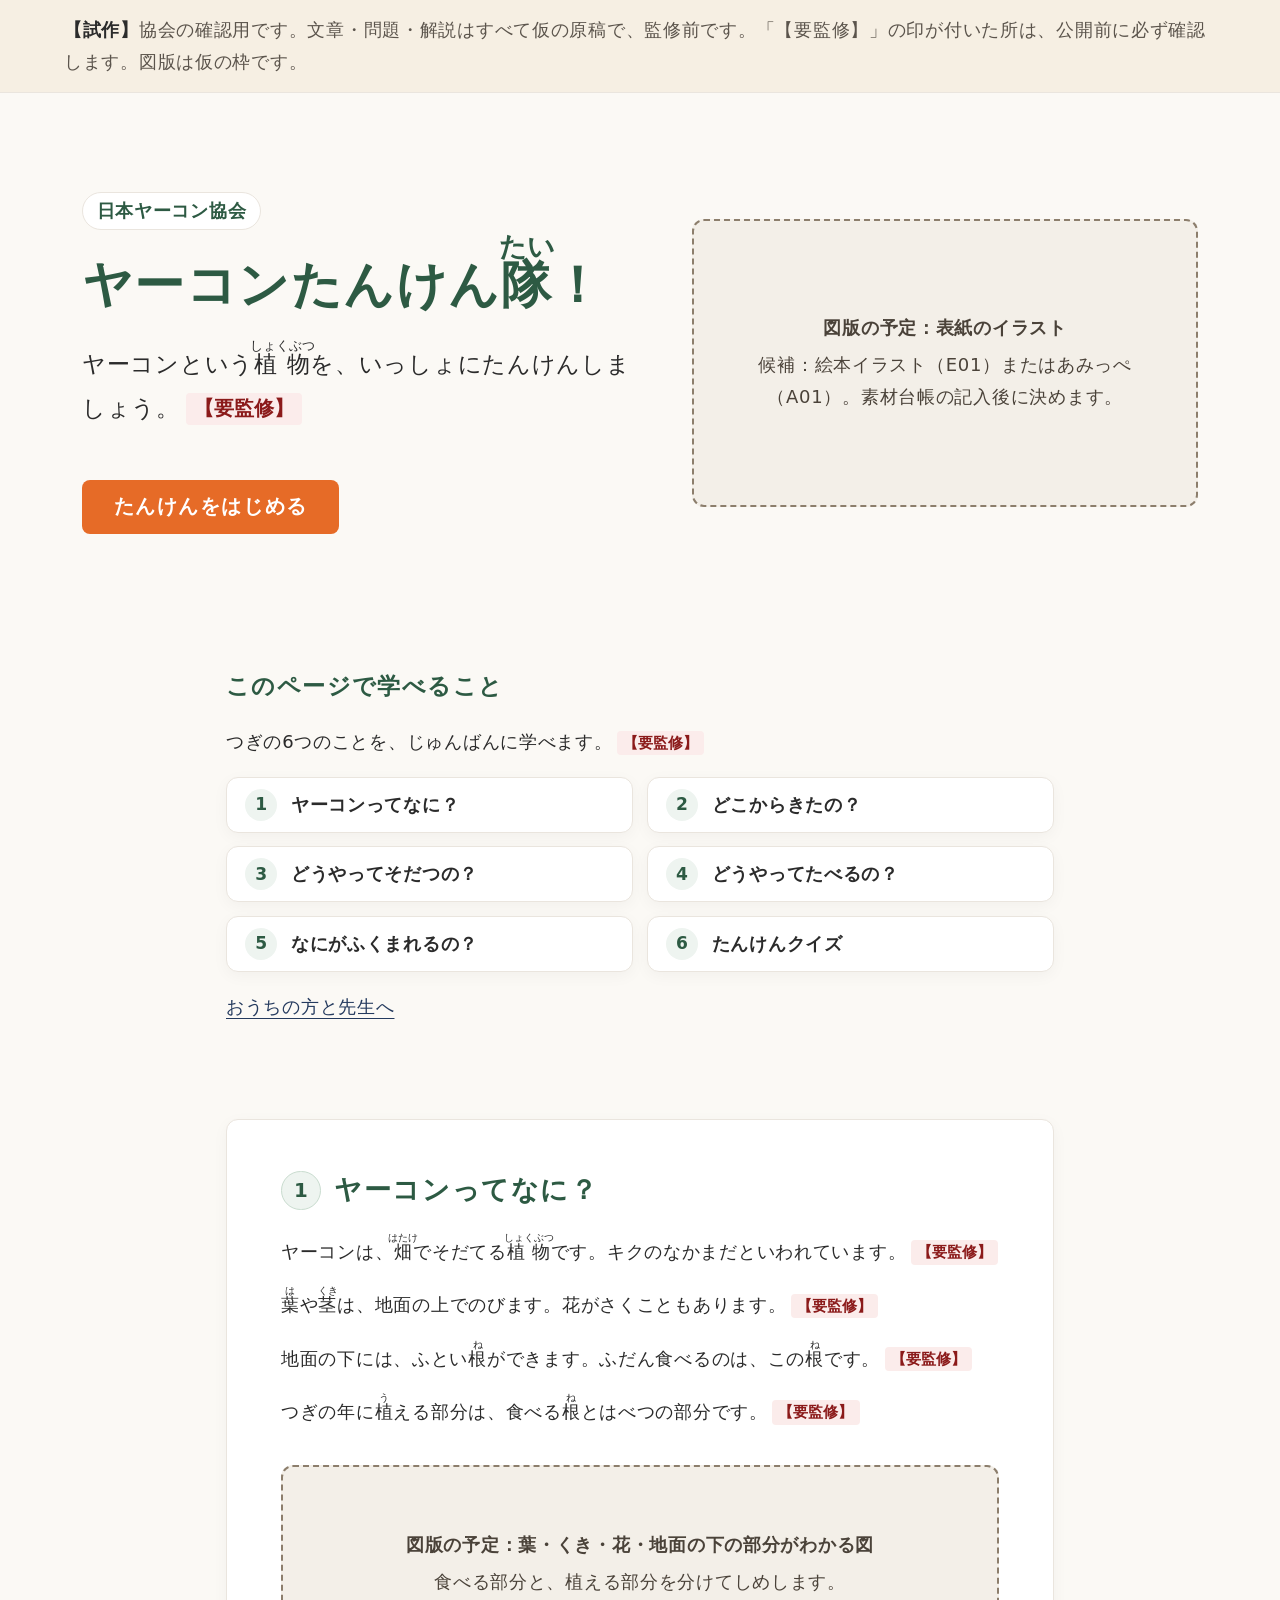
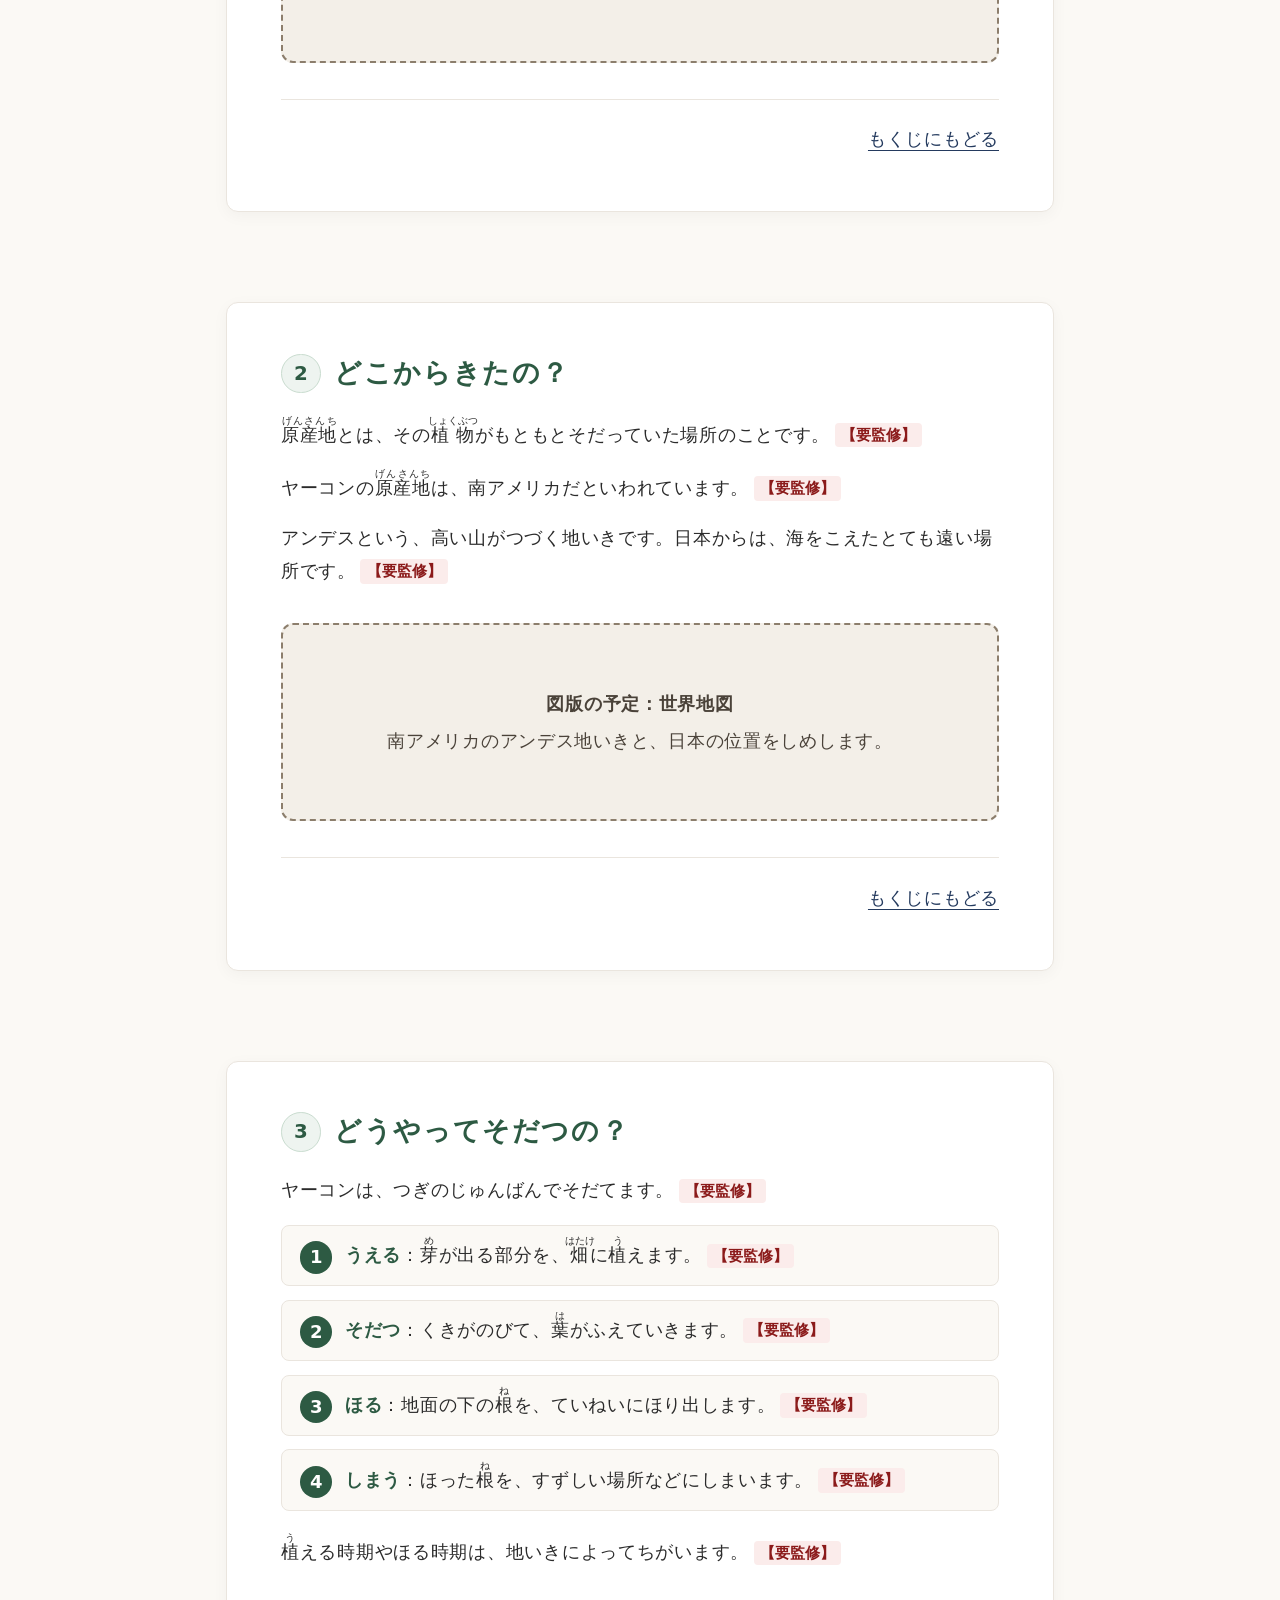
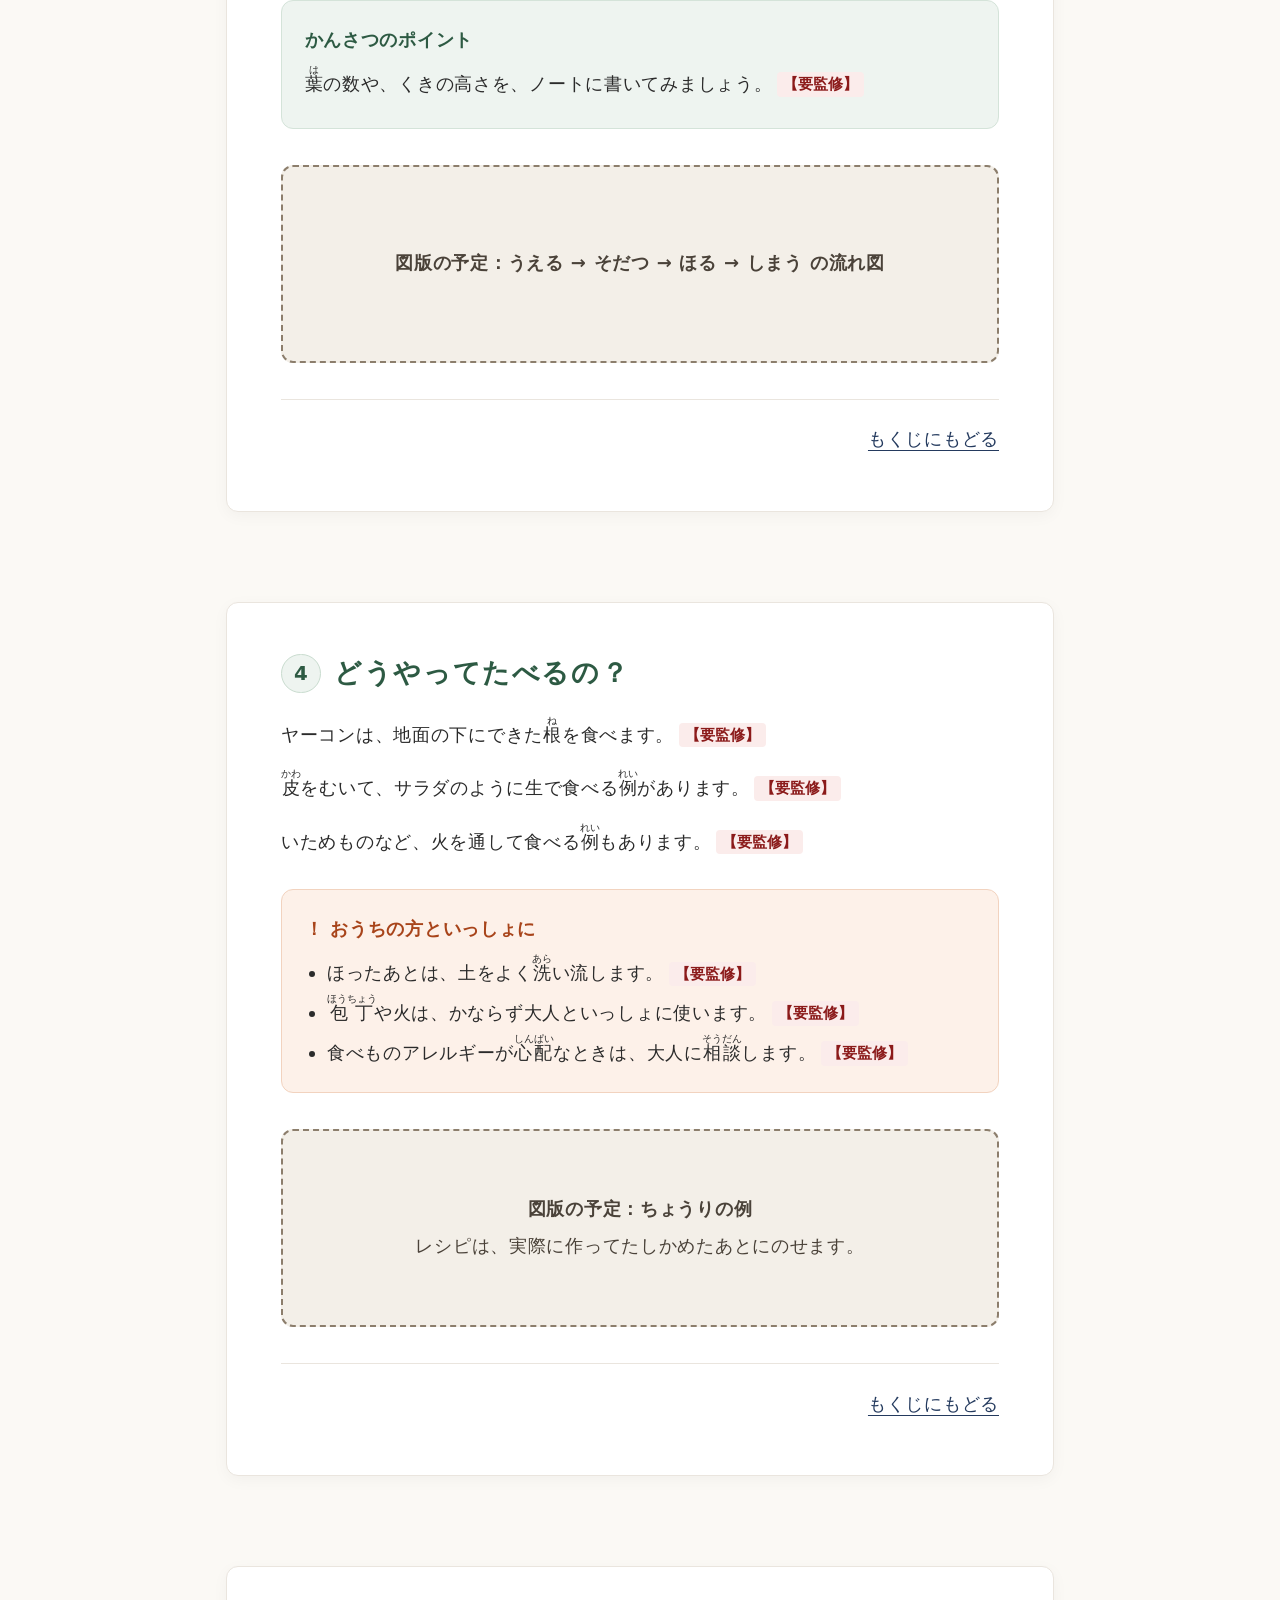
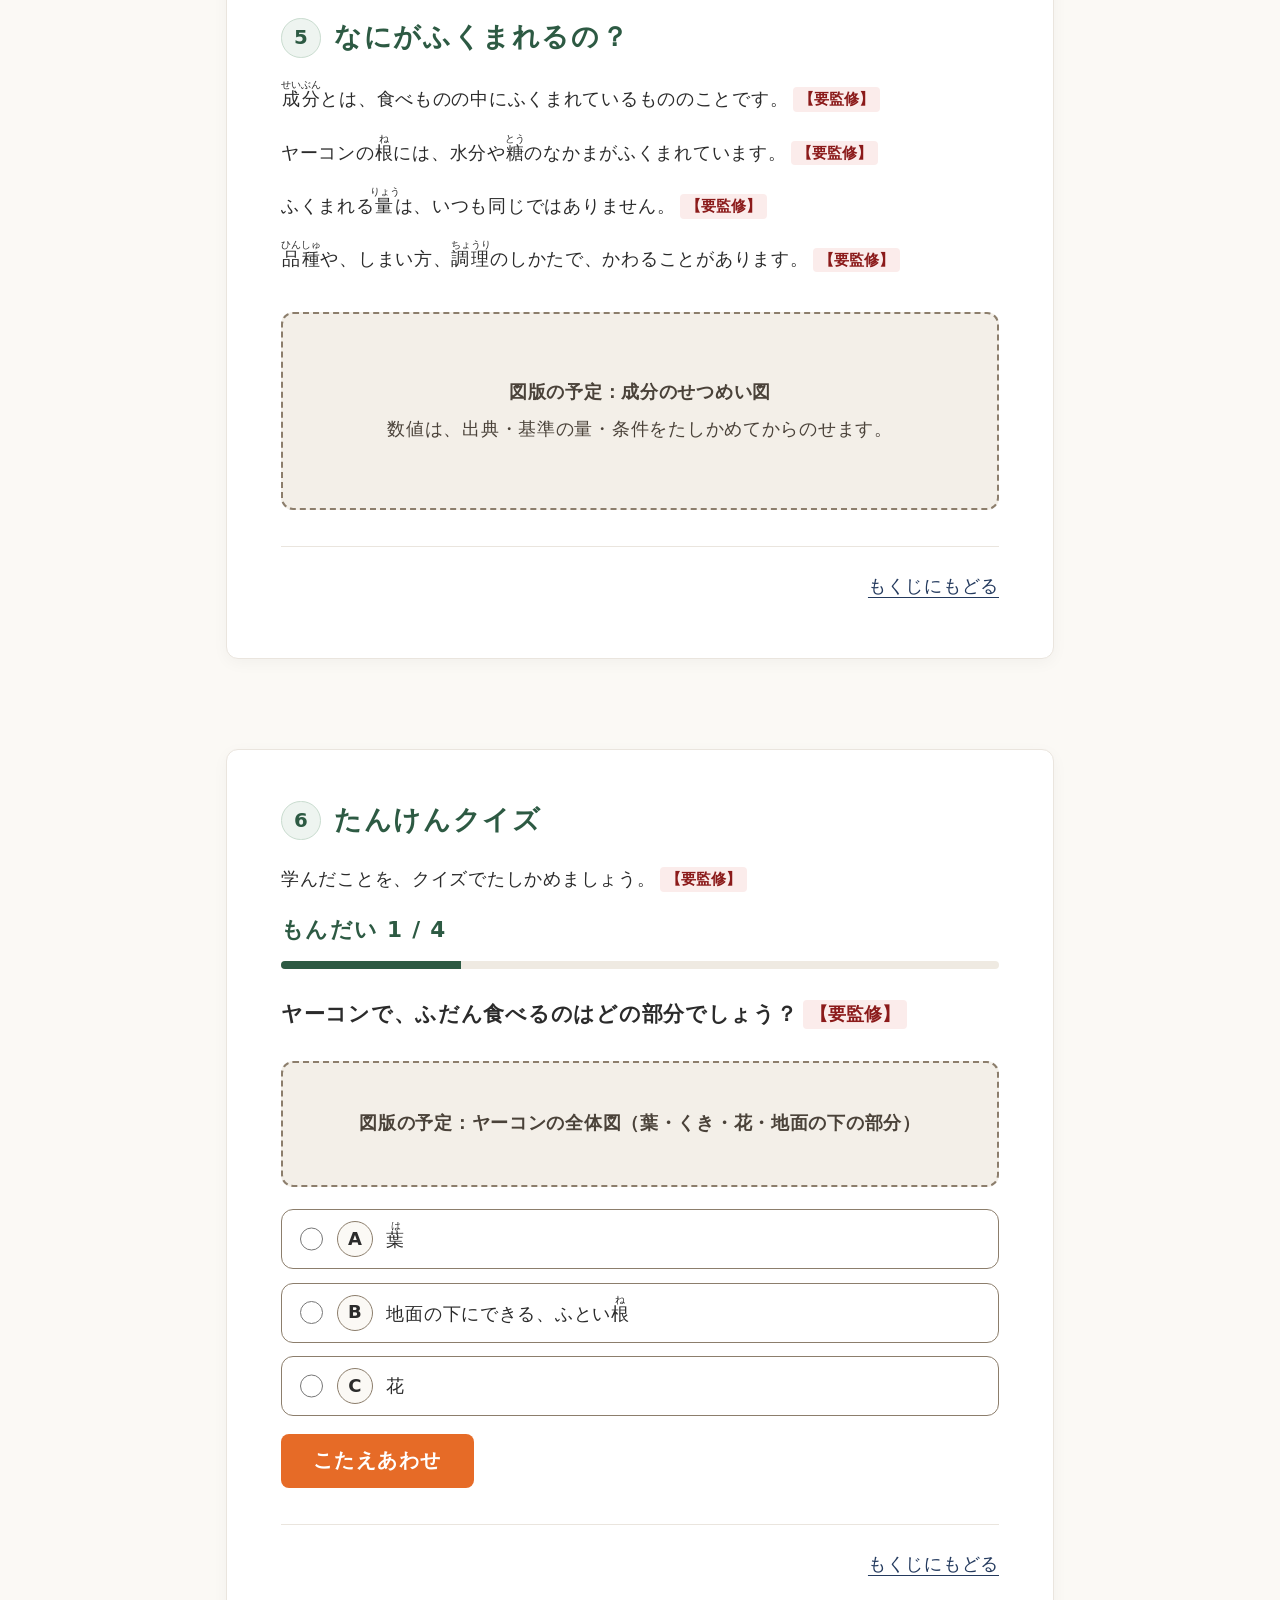
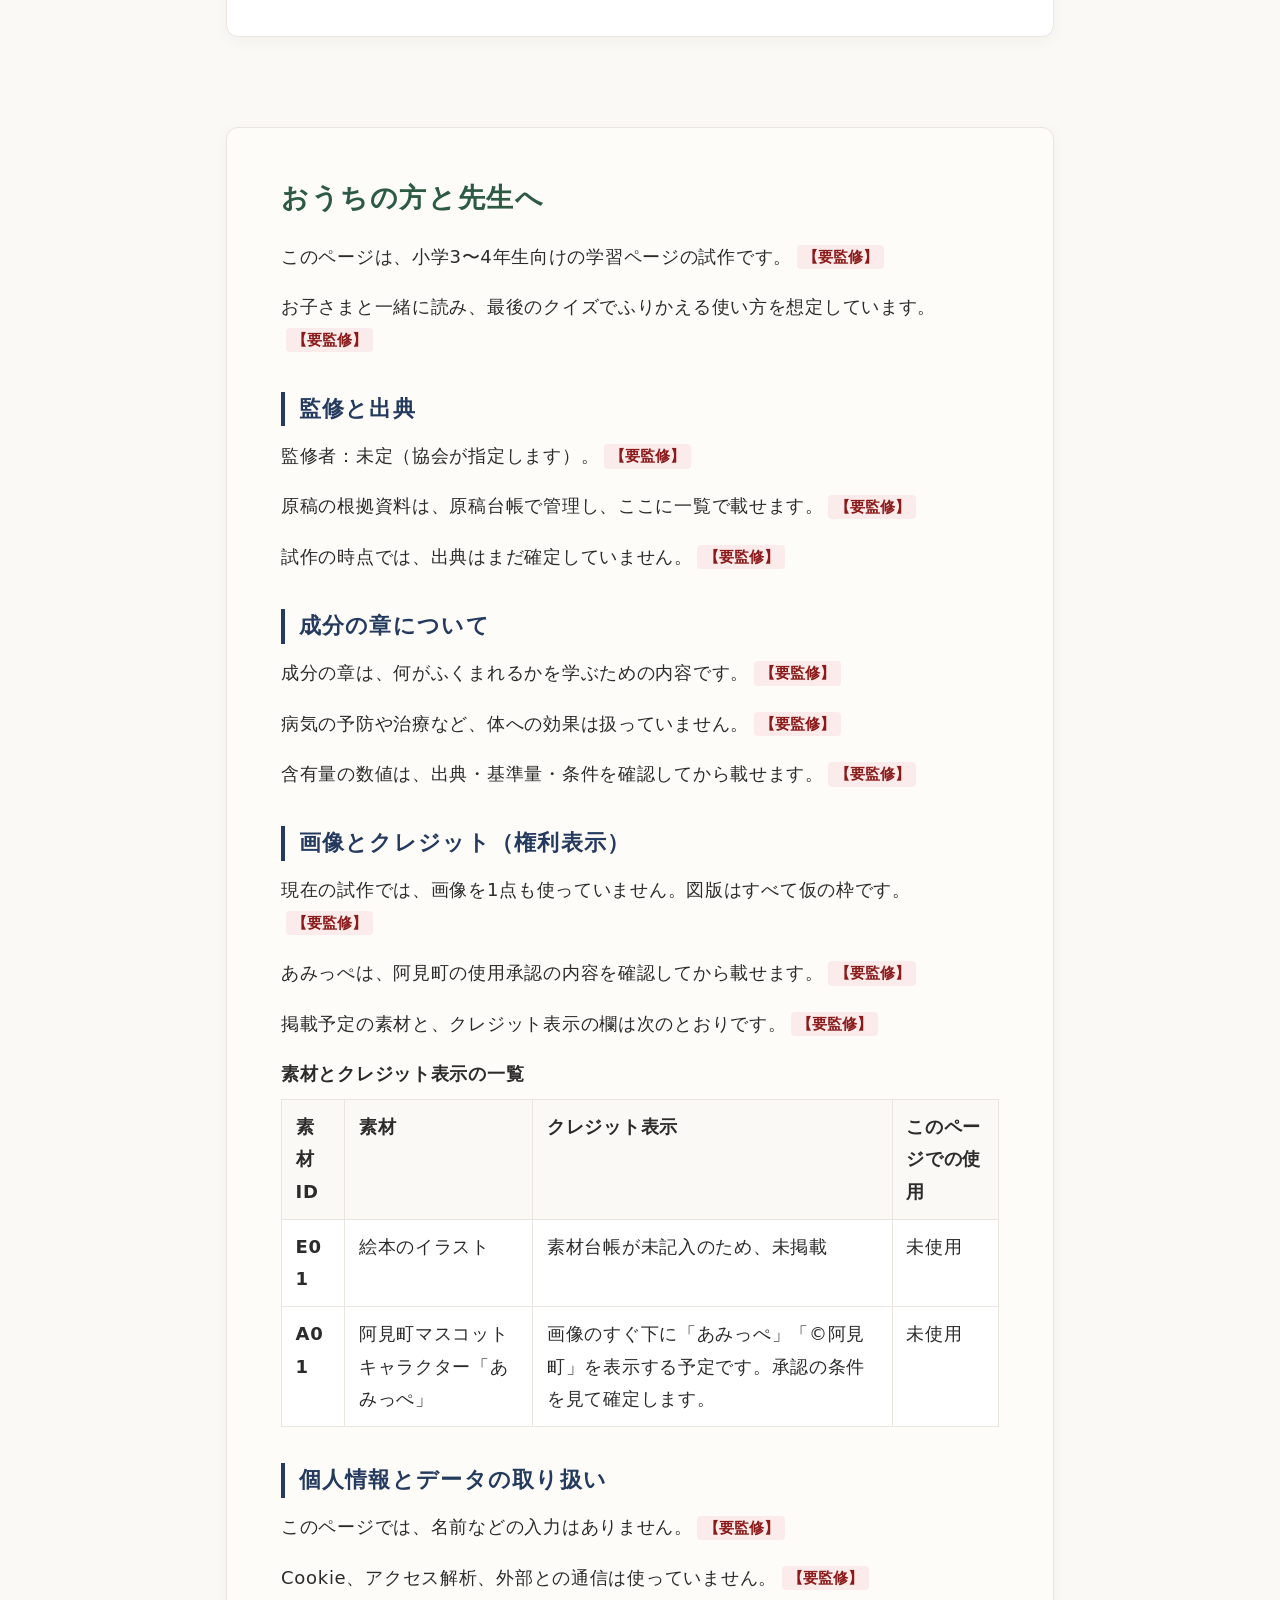
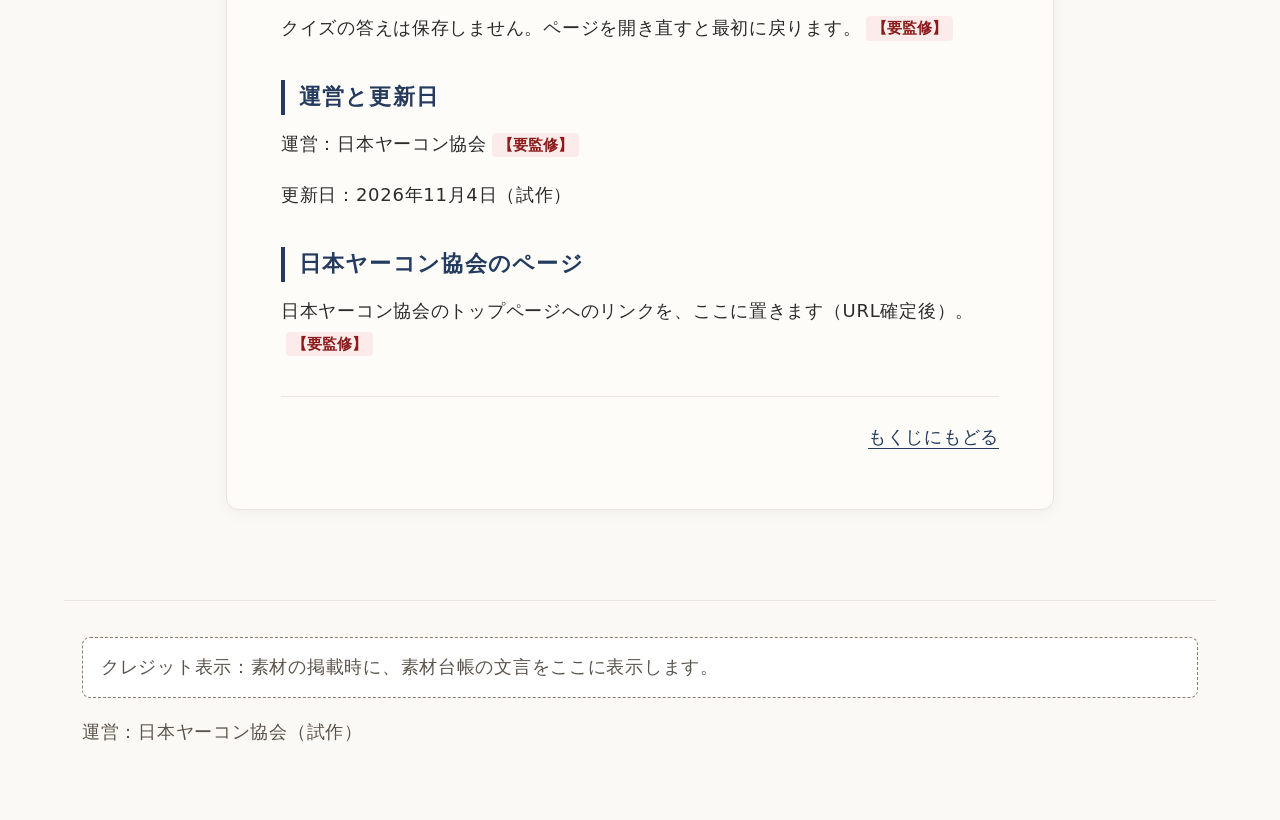
==== commit 80d24d41: "見た目を「Academic & Organic Craft」の方向に作り直す - アイボリー背景・白いカード・森の緑・テラコッタのCTA・やさしい角丸と弱い影 - 章の間を 90px にし、本文の行間" ====
--- a/site/index.html
+++ b/site/index.html
@@ -23,28 +23,35 @@
   </div>
 
   <header class="site-header" id="intro">
-    <p class="org-name">日本ヤーコン協会</p>
-    <h1>ヤーコンたんけん<ruby>隊<rt>たい</rt></ruby>！</h1>
-    <p class="lead">ヤーコンという<ruby>植物<rt>しょくぶつ</rt></ruby>を、いっしょにたんけんしましょう。<span class="kanshu">【要監修】</span></p>
-
-    <figure class="figure">
-      <div class="placeholder">図版の予定：表紙のイラスト<br><span class="placeholder-note">候補：絵本イラスト（E01）またはあみっぺ（A01）。素材台帳の記入後に決めます。</span></div>
-    </figure>
-
-    <h2 class="toc-title" id="toc-title">このページで学べること</h2>
-    <p>つぎの6つのことを、じゅんばんに学べます。<span class="kanshu">【要監修】</span></p>
-    <nav aria-labelledby="toc-title">
-      <ol class="toc" id="toc">
-        <li><a href="#plant">ヤーコンってなに？</a></li>
-        <li><a href="#origin">どこからきたの？</a></li>
-        <li><a href="#grow">どうやってそだつの？</a></li>
-        <li><a href="#eat">どうやってたべるの？</a></li>
-        <li><a href="#nutrients">なにがふくまれるの？</a></li>
-        <li><a href="#quiz">たんけんクイズ</a></li>
-      </ol>
-    </nav>
-    <p class="toc-adults"><a href="#adults">おうちの方と先生へ</a></p>
-    <p><a class="button" href="#plant">たんけんをはじめる</a></p>
+    <!-- ヒーロー：タイトルと開始ボタン（左）、表紙の図版（右。狭い画面では下） -->
+    <div class="hero">
+      <div class="hero-text">
+        <p class="org-name">日本ヤーコン協会</p>
+        <h1><span class="nowrap">ヤーコン</span><wbr><span class="nowrap">たんけん<ruby>隊<rt>たい</rt></ruby>！</span></h1>
+        <p class="lead tagline">ヤーコンという<ruby>植物<rt>しょくぶつ</rt></ruby>を、いっしょにたんけんしましょう。<span class="kanshu">【要監修】</span></p>
+        <p class="hero-actions"><a class="button" href="#plant">たんけんをはじめる</a></p>
+      </div>
+      <figure class="figure hero-figure">
+        <div class="placeholder">図版の予定：表紙のイラスト<br><span class="placeholder-note">候補：絵本イラスト（E01）またはあみっぺ（A01）。素材台帳の記入後に決めます。</span></div>
+      </figure>
+    </div>
+
+    <!-- もくじ -->
+    <div class="toc-block">
+      <h2 class="toc-title" id="toc-title">このページで学べること</h2>
+      <p>つぎの6つのことを、じゅんばんに学べます。<span class="kanshu">【要監修】</span></p>
+      <nav aria-labelledby="toc-title">
+        <ol class="toc" id="toc">
+          <li><a href="#plant">ヤーコンってなに？</a></li>
+          <li><a href="#origin">どこからきたの？</a></li>
+          <li><a href="#grow">どうやってそだつの？</a></li>
+          <li><a href="#eat">どうやってたべるの？</a></li>
+          <li><a href="#nutrients">なにがふくまれるの？</a></li>
+          <li><a href="#quiz">たんけんクイズ</a></li>
+        </ol>
+      </nav>
+      <p class="toc-adults"><a href="#adults">おうちの方と先生へ</a></p>
+    </div>
   </header>
 
   <main id="main" tabindex="-1">
--- a/site/styles.css
+++ b/site/styles.css
@@ -1,24 +1,41 @@
 /* ヤーコンたんけん隊！（試作）のスタイル
-   - 外部フォントは使わず、端末のフォントを使う
-   - 文字サイズは rem で指定し、端末の文字拡大を妨げない（N02・N03）
-   - 色の組み合わせは、通常文字 4.5:1 以上を目安に選んでいる（N05） */
+   デザインの方向性：「Academic & Organic Craft」
+   - あたたかく、誠実で、落ち着いた印象。光沢のある「テック」らしさは避ける
+   - 平らな面、やさしい角丸（8〜12px）、うすい暖色の枠線、ごく弱い影
+   - セクションの間は 80px 以上あけて、ゆったり読めるようにする
+   フォント：外部から読み込まない（外部通信なし）。端末に入っていれば
+   Zen Kaku Gothic / Noto Sans JP / Shippori Mincho を使い、無ければ端末の標準フォントになる
+   アクセシビリティ：文字のコントラストは 4.5:1 以上（大きな文字は 3:1 以上）を確認している（N05） */
 
 :root {
-  --bg: #fffaf0;          /* 背景：うすいクリーム色 */
-  --text: #2b2118;        /* 本文：こげ茶 */
-  --muted: #5a4a3a;       /* 補足文 */
-  --green: #2e6630;       /* 見出し・ボタン（白文字で約6.6:1） */
-  --green-dark: #1f4a21;
-  --brown: #7a4a1e;       /* アクセント（背景上で約7:1） */
-  --card: #ffffff;
-  --line: #8a7560;        /* 枠線（背景に対して3:1以上） */
-  --ok-bg: #e8f5e9;
-  --ng-bg: #fff3e0;
-  --mark-bg: #fde8e8;     /* 【要監修】の印 */
+  /* ---- 色 ---- */
+  --bg: #fbf9f5;            /* 背景：アイボリー */
+  --card: #ffffff;          /* カード：白 */
+  --text: #2b2b2b;          /* 本文：濃いチャコール（背景上で 13.5:1） */
+  --text-sub: #5b544c;      /* 補足文（背景上で 7:1 以上） */
+  --primary: #2d5a43;       /* ブランド色：深い森の緑（白文字で 7.9:1） */
+  --primary-dark: #22463a;
+  --primary-soft: #eef4f0;  /* 緑のうすい面 */
+  --navy: #243a5e;          /* 補助色：あたたかい紺（リンク・フォーカス） */
+  --cta: #e66b27;           /* CTA：テラコッタ。白文字は 3.2:1 のため、ボタン文字は「大きな文字」（太字 19.8px）にする */
+  --cta-dark: #b9531c;      /* CTA の押下・ホバー（白文字で 4.9:1） */
+  --cta-soft: #fdf1e9;      /* テラコッタのうすい面 */
+  --border: #eae5de;        /* 飾りの枠線（カードなど） */
+  --border-ui: #8c7e6c;     /* 意味を持つ枠線（選択肢など。白の上で 3.9:1） */
+  --shadow: 0 4px 16px rgba(0, 0, 0, 0.04);
+  --radius: 12px;
+  --radius-sm: 8px;
+  --mark-bg: #fbeceb;       /* 【要監修】の印 */
   --mark-text: #8b1a1a;
-  --focus: #1a56b0;       /* フォーカスの枠 */
-  --placeholder-bg: #e6eef8;
-  --placeholder-line: #4a6a96;
+  --placeholder-bg: #f3efe8;
+  --placeholder-text: #4a4239;
+
+  /* ---- 文字 ---- */
+  --font-sans: "Zen Kaku Gothic New", "Zen Kaku Gothic Antique", "Noto Sans JP", "Hiragino Sans", "Hiragino Kaku Gothic ProN", "BIZ UDPGothic", "Yu Gothic UI", "Meiryo", system-ui, sans-serif;
+  --font-serif: "Shippori Mincho", "Shippori Mincho B1", "Hiragino Mincho ProN", "Yu Mincho", "YuMincho", "Noto Serif JP", serif;
+
+  /* ---- 余白 ---- */
+  --section-gap: 5rem;      /* 18px × 5 = 90px（80px 以上） */
 }
 
 *,
@@ -28,7 +45,7 @@
 }
 
 html {
-  font-size: 112.5%; /* 18px（端末の既定16pxの場合）を本文の基準にする */
+  font-size: 112.5%; /* 18px（端末の既定16pxの場合）を本文の基準にする（N02） */
   -webkit-text-size-adjust: 100%;
   text-size-adjust: 100%;
 }
@@ -44,37 +61,48 @@
   margin: 0;
   background: var(--bg);
   color: var(--text);
-  font-family: "Hiragino Maru Gothic ProN", "Hiragino Sans", "BIZ UDPGothic", "Yu Gothic UI", "Meiryo", system-ui, sans-serif;
+  font-family: var(--font-sans);
   font-size: 1rem;
-  line-height: 1.8; /* ふりがな込みで行間 1.7 以上（N02） */
+  line-height: 1.8;
+  letter-spacing: 0.04em; /* ゆったりした字間 */
   overflow-wrap: anywhere; /* 長い語で横にはみ出さない（N01） */
+}
+
+p {
+  margin: 0 0 1em;
 }
 
 /* ふりがな */
 ruby rt {
-  font-size: 0.6em;
+  font-size: 0.55em;
+  letter-spacing: 0;
 }
 
 a {
-  color: var(--green-dark);
+  color: var(--navy);
+  text-decoration-thickness: 1px;
+  text-underline-offset: 0.25em;
+}
+
+a:hover {
+  color: var(--primary);
   text-decoration-thickness: 2px;
-  text-underline-offset: 0.2em;
-}
-
-a:hover {
-  color: var(--brown);
 }
 
 /* フォーカスをはっきり見せる（N07） */
 :focus-visible {
-  outline: 3px solid var(--focus);
+  outline: 3px solid var(--navy);
   outline-offset: 3px;
 }
 
-/* フォーカスを移すためだけの要素（見出しなど）は枠を控えめに */
+/* フォーカスを移すためだけの要素（見出しなど） */
 [tabindex="-1"]:focus {
-  outline: 3px dashed var(--focus);
-  outline-offset: 4px;
+  outline: 2px dashed var(--navy);
+  outline-offset: 6px;
+}
+
+main:focus {
+  outline: none;
 }
 
 img {
@@ -102,8 +130,8 @@
   z-index: 10;
   padding: 0.6rem 1rem;
   background: var(--card);
-  border: 2px solid var(--green);
-  border-radius: 8px;
+  border: 2px solid var(--navy);
+  border-radius: var(--radius-sm);
 }
 
 .skip-link:focus {
@@ -112,87 +140,153 @@
 
 /* 試作であることの帯 */
 .proto-banner {
-  background: #fff1c2;
-  border-bottom: 2px solid var(--brown);
+  background: #f6efe3;
+  border-bottom: 1px solid var(--border);
   padding: 0.75rem 1rem;
 }
 
 .proto-banner p {
-  max-width: 46rem;
+  max-width: 64rem;
   margin: 0 auto;
-  font-size: 1rem;
+  color: var(--text-sub);
+}
+
+.proto-banner strong {
+  color: var(--text);
 }
 
 /* 【要監修】の印 */
 .kanshu {
   display: inline-block;
-  margin-left: 0.25em;
-  padding: 0 0.3em;
+  margin-left: 0.3em;
+  padding: 0 0.4em;
   background: var(--mark-bg);
   color: var(--mark-text);
   border-radius: 4px;
+  font-family: var(--font-sans);
   font-size: 0.85em;
   font-weight: bold;
+  letter-spacing: 0;
   line-height: 1.6;
   white-space: nowrap;
+  vertical-align: 0.05em;
 }
 
 /* ---- レイアウト ---- */
 .site-header,
 main,
 .site-footer {
-  max-width: 46rem;
+  max-width: 64rem;
   margin: 0 auto;
   padding: 0 1rem;
 }
 
-.site-header {
-  padding-top: 1.5rem;
-  padding-bottom: 1rem;
-}
-
-.org-name {
-  margin: 0;
-  color: var(--brown);
-  font-weight: bold;
+/* 本文の読みやすい行の長さ（カードの中は約40字まで） */
+.chapter,
+.toc-block {
+  max-width: 46rem;
+  margin-left: auto;
+  margin-right: auto;
+}
+
+h1,
+h2,
+h3 {
+  letter-spacing: 0.06em;
 }
 
 h1 {
-  margin: 0.25rem 0 0.75rem;
-  color: var(--green);
-  font-size: clamp(1.9rem, 7vw, 2.8rem);
+  margin: 0.25rem 0 1rem;
+  color: var(--primary);
+  font-size: clamp(1.75rem, 5.5vw, 2.75rem);
   line-height: 1.4;
+  letter-spacing: 0.03em;
+}
+
+/* 「ヤーコン／たんけん隊！」の切れ目でだけ折り返す */
+.nowrap {
+  white-space: nowrap;
 }
 
 h2 {
-  color: var(--green);
+  color: var(--primary);
   font-size: 1.5rem;
   line-height: 1.5;
-  margin: 0 0 1rem;
+  margin: 0 0 1.25rem;
 }
 
 h3 {
   font-size: 1.2rem;
-  line-height: 1.5;
-  margin: 1.75rem 0 0.5rem;
-}
-
-.lead {
-  font-size: 1.15rem;
-}
-
+  line-height: 1.6;
+  margin: 2rem 0 0.75rem;
+}
+
+/* ---- ヒーロー ---- */
+.site-header {
+  padding-top: 3rem;
+}
+
+.hero {
+  display: grid;
+  gap: 2rem;
+  align-items: center;
+  margin-bottom: var(--section-gap);
+}
+
+@media (min-width: 768px) {
+  .hero {
+    grid-template-columns: 1.1fr 1fr;
+    gap: 3rem;
+    padding: 2rem 0;
+  }
+}
+
+.org-name {
+  display: inline-block;
+  margin: 0;
+  padding: 0.1rem 0.75rem;
+  border: 1px solid var(--border);
+  border-radius: 999px;
+  background: var(--card);
+  color: var(--primary);
+  font-size: 1rem;
+  font-weight: bold;
+}
+
+/* 気持ちを伝える一文は明朝体で */
+.tagline {
+  font-family: var(--font-serif);
+  font-size: 1.3rem;
+  line-height: 1.9;
+  color: var(--text);
+}
+
+.hero-actions {
+  margin: 1.75rem 0 0;
+}
+
+.hero-figure {
+  margin: 0;
+}
+
+.hero-figure .placeholder {
+  min-height: 16rem;
+}
+
+/* ---- カード（各章） ---- */
 .chapter {
   background: var(--card);
-  border: 2px solid #e2d6c5;
-  border-radius: 16px;
-  padding: 1.25rem 1rem;
-  margin: 0 0 1.5rem;
-  scroll-margin-top: 1rem;
+  border: 1px solid var(--border);
+  border-radius: var(--radius);
+  box-shadow: var(--shadow);
+  padding: 2rem 1.25rem;
+  margin-bottom: var(--section-gap);
+  scroll-margin-top: 1.5rem;
 }
 
 @media (min-width: 768px) {
   .chapter {
-    padding: 1.75rem 2rem;
+    padding: 2.75rem 3rem;
   }
 }
 
@@ -200,18 +294,22 @@
   display: inline-flex;
   align-items: center;
   justify-content: center;
-  min-width: 2.2rem;
+  width: 2.2rem;
   height: 2.2rem;
-  margin-right: 0.5rem;
+  margin-right: 0.75rem;
   border-radius: 50%;
-  background: var(--green);
-  color: #fff;
+  background: var(--primary-soft);
+  color: var(--primary);
+  border: 1px solid #c9dccf;
   font-size: 1.1rem;
+  letter-spacing: 0;
   vertical-align: 0.1em;
 }
 
 .back {
-  margin: 1.5rem 0 0;
+  margin: 2rem 0 0;
+  padding-top: 1rem;
+  border-top: 1px solid var(--border);
   text-align: right;
 }
 
@@ -226,17 +324,20 @@
 }
 
 /* ---- もくじ ---- */
+.toc-block {
+  margin-bottom: var(--section-gap);
+}
+
 .toc-title {
   font-size: 1.3rem;
-  margin-top: 1.5rem;
 }
 
 .toc {
   display: grid;
   grid-template-columns: 1fr;
-  gap: 0.5rem;
+  gap: 0.75rem;
   padding: 0;
-  margin: 0 0 0.5rem;
+  margin: 0 0 0.75rem;
   list-style: none;
   counter-reset: toc;
 }
@@ -253,50 +354,71 @@
 
 .toc a {
   width: 100%;
-  padding: 0.4rem 0.75rem;
+  min-height: 56px;
+  padding: 0.5rem 1rem;
   background: var(--card);
-  border: 2px solid var(--line);
-  border-radius: 10px;
+  border: 1px solid var(--border);
+  border-radius: var(--radius);
+  box-shadow: var(--shadow);
+  color: var(--text);
   text-decoration: none;
   font-weight: bold;
 }
 
 .toc a::before {
-  content: counter(toc) ". ";
-  color: var(--brown);
+  content: counter(toc);
+  display: inline-flex;
+  align-items: center;
+  justify-content: center;
+  flex: none;
+  width: 1.8rem;
+  height: 1.8rem;
+  margin-right: 0.75rem;
+  border-radius: 50%;
+  background: var(--primary-soft);
+  color: var(--primary);
+  font-size: 0.95em;
+  letter-spacing: 0;
 }
 
 .toc a:hover {
-  border-color: var(--green);
-}
-
-/* ---- ボタン ---- */
+  border-color: var(--primary);
+  color: var(--primary);
+}
+
+/* ---- ボタン（CTA：テラコッタ） ---- */
 .button {
   display: inline-flex;
   align-items: center;
   justify-content: center;
   min-width: 44px;
-  min-height: 48px; /* 44px 以上（N04） */
-  padding: 0.5rem 1.5rem;
-  margin-top: 0.75rem;
-  border: 2px solid var(--green-dark);
-  border-radius: 999px;
-  background: var(--green);
+  min-height: 52px; /* 44px 以上（N04） */
+  padding: 0.5rem 1.75rem;
+  margin-top: 1rem;
+  border: 0;
+  border-radius: var(--radius-sm);
+  background: var(--cta);
   color: #fff;
   font: inherit;
-  font-weight: bold;
+  font-size: 1.1rem; /* 19.8px の太字＝「大きな文字」。白文字とのコントラスト 3:1 以上を満たす */
+  font-weight: bold;
+  letter-spacing: 0.08em;
   text-decoration: none;
   cursor: pointer;
 }
 
 .button:hover {
-  background: var(--green-dark);
+  background: var(--cta-dark);
   color: #fff;
+}
+
+.button:focus-visible {
+  outline-color: var(--navy);
 }
 
 /* ---- 図版の仮枠 ---- */
 .figure {
-  margin: 1.25rem 0;
+  margin: 2rem 0;
 }
 
 .placeholder {
@@ -304,80 +426,124 @@
   flex-direction: column;
   align-items: center;
   justify-content: center;
-  min-height: 10rem;
-  padding: 1rem;
+  min-height: 11rem;
+  padding: 1.25rem;
   background: var(--placeholder-bg);
-  border: 3px dashed var(--placeholder-line);
-  border-radius: 12px;
-  color: #1f3654;
+  border: 2px dashed var(--border-ui);
+  border-radius: var(--radius);
+  color: var(--placeholder-text);
   font-weight: bold;
   text-align: center;
 }
 
 .placeholder-small {
-  min-height: 6rem;
-  margin: 0.5rem 0 1rem;
+  min-height: 7rem;
+  margin: 0.5rem 0 1.25rem;
 }
 
 .placeholder-note {
+  margin-top: 0.25rem;
   font-weight: normal;
   font-size: 1rem;
 }
 
 /* ---- 囲み ---- */
 .steps {
-  padding-left: 1.5rem;
+  display: grid;
+  gap: 0.75rem;
+  padding: 0;
+  margin: 0 0 1.25rem;
+  list-style: none;
+  counter-reset: step;
 }
 
 .steps li {
-  margin-bottom: 0.5rem;
+  counter-increment: step;
+  position: relative;
+  padding: 0.75rem 1rem 0.75rem 3.5rem;
+  background: var(--bg);
+  border: 1px solid var(--border);
+  border-radius: var(--radius-sm);
+}
+
+.steps li::before {
+  content: counter(step);
+  position: absolute;
+  left: 1rem;
+  top: 0.85rem;
+  display: inline-flex;
+  align-items: center;
+  justify-content: center;
+  width: 1.8rem;
+  height: 1.8rem;
+  border-radius: 50%;
+  background: var(--primary);
+  color: #fff;
+  font-weight: bold;
+  letter-spacing: 0;
+}
+
+.steps strong {
+  color: var(--primary);
 }
 
 .tip,
 .caution {
-  margin: 1.25rem 0;
-  padding: 0.75rem 1rem;
-  border-radius: 12px;
+  margin: 1.75rem 0;
+  padding: 1.25rem 1.25rem 0.5rem;
+  border-radius: var(--radius);
 }
 
 .tip {
-  background: #eef6ea;
-  border-left: 6px solid var(--green);
+  background: var(--primary-soft);
+  border: 1px solid #d4e3d9;
 }
 
 .caution {
-  background: #fff4e5;
-  border: 2px solid var(--brown);
+  background: var(--cta-soft);
+  border: 1px solid #f2d3bf;
 }
 
 .tip-title,
 .caution-title {
-  margin: 0 0 0.25rem;
-  font-weight: bold;
+  margin: 0 0 0.5rem;
+  font-weight: bold;
+}
+
+.tip-title {
+  color: var(--primary);
+}
+
+.caution-title {
+  color: #a8441a; /* うすいテラコッタの面の上で 4.5:1 以上にするため、CTA より濃い色 */
 }
 
 .caution ul {
-  margin: 0;
+  margin: 0 0 0.75rem;
   padding-left: 1.25rem;
+}
+
+.caution li {
+  margin-bottom: 0.25rem;
 }
 
 /* ---- クイズ ---- */
 .q-number {
   margin-top: 0.5rem;
-  color: var(--brown);
+  color: var(--primary);
 }
 
 .progress {
-  height: 10px;
-  margin: 0 0 1rem;
-  background: #ece3d6;
+  height: 8px;
+  margin: 0 0 1.5rem;
+  background: #efeae2;
   border-radius: 999px;
   overflow: hidden;
 }
 
 .progress-bar {
   height: 100%;
-  background: var(--green);
+  background: var(--primary);
 }
 
 .q-form fieldset {
@@ -389,7 +555,7 @@
 
 .q-text {
   padding: 0;
-  margin-bottom: 0.75rem;
+  margin-bottom: 1rem;
   font-size: 1.15rem;
   font-weight: bold;
 }
@@ -399,36 +565,36 @@
   gap: 0.75rem;
 }
 
-/* 選択肢：ラベル全体を押せるようにし、44px 以上の高さにする（N04） */
+/* 選択肢：ラベル全体を押せるようにし、44px 以上の高さにする（N04）
+   [ラジオ][記号][文言] の3列。回答後のタグは文言の下に出す */
 .choice {
-  /* [ラジオ][記号][文言] の3列。回答後のタグは文言の下に出す */
   display: grid;
   grid-template-columns: auto auto 1fr;
   align-items: center;
-  gap: 0.25rem 0.6rem;
-  min-height: 56px;
-  padding: 0.5rem 0.75rem;
+  gap: 0.25rem 0.75rem;
+  min-height: 60px;
+  padding: 0.6rem 1rem;
   background: var(--card);
-  border: 2px solid var(--line);
-  border-radius: 12px;
+  border: 1px solid var(--border-ui);
+  border-radius: var(--radius);
   cursor: pointer;
 }
 
 .choice:hover {
-  border-color: var(--green);
+  border-color: var(--primary);
+  background: #fcfbf8;
 }
 
 .choice:has(input:checked:not(:disabled)) {
-  border-width: 3px;
-  border-color: var(--green);
-  background: #f3faf1;
+  border: 2px solid var(--primary);
+  background: var(--primary-soft);
 }
 
 .choice input {
-  width: 1.4rem;
-  height: 1.4rem;
+  width: 1.3rem;
+  height: 1.3rem;
   margin: 0;
-  accent-color: var(--green);
+  accent-color: var(--primary);
   flex: none;
 }
 
@@ -439,9 +605,11 @@
   width: 2rem;
   height: 2rem;
   border-radius: 50%;
-  background: var(--brown);
-  color: #fff;
-  font-weight: bold;
+  background: var(--bg);
+  border: 1px solid var(--border-ui);
+  color: var(--text);
+  font-weight: bold;
+  letter-spacing: 0;
   flex: none;
 }
 
@@ -460,36 +628,35 @@
 }
 
 .choice.is-correct {
-  border: 3px solid var(--green);
-  background: var(--ok-bg);
+  border: 2px solid var(--primary);
+  background: var(--primary-soft);
 }
 
 .choice.is-chosen {
-  border: 3px dashed var(--brown);
-  background: var(--ng-bg);
+  border: 2px dashed var(--cta-dark);
+  background: var(--cta-soft);
 }
 
 .tag {
-  padding: 0 0.5rem;
+  padding: 0 0.6rem;
+  border-radius: 4px;
+  font-size: 1rem;
+  font-weight: bold;
   white-space: nowrap;
-  border-radius: 6px;
-  font-size: 1rem;
-  font-weight: bold;
 }
 
 .tag-correct {
-  background: var(--green);
+  background: var(--primary);
   color: #fff;
 }
 
 .tag-chosen {
-  background: var(--brown);
+  background: var(--cta-dark);
   color: #fff;
 }
 
 .q-error {
-  min-height: 0;
-  margin: 0.5rem 0 0;
+  margin: 0.75rem 0 0;
   color: var(--mark-text);
   font-weight: bold;
 }
@@ -499,37 +666,55 @@
 }
 
 .feedback {
-  margin-top: 1.25rem;
-  padding: 1rem;
-  border-radius: 12px;
+  margin-top: 1.75rem;
+  padding: 1.5rem 1.25rem 1.25rem;
+  border-radius: var(--radius);
+  background: var(--card);
+  box-shadow: var(--shadow);
 }
 
 .feedback-ok {
-  background: var(--ok-bg);
-  border: 3px solid var(--green);
+  border: 1px solid #c9dccf;
+  border-top: 6px solid var(--primary);
 }
 
 .feedback-ng {
-  background: var(--ng-bg);
-  border: 3px solid var(--brown);
+  border: 1px solid #f2d3bf;
+  border-top: 6px solid var(--cta-dark);
 }
 
 .feedback-title {
-  margin: 0 0 0.5rem;
+  margin: 0 0 0.75rem;
   font-size: 1.3rem;
   font-weight: bold;
 }
 
+.feedback-ok .feedback-title {
+  color: var(--primary);
+}
+
+.feedback-ng .feedback-title {
+  color: var(--cta-dark);
+}
+
 .result-score {
-  font-size: 1.3rem;
-  font-weight: bold;
+  font-family: var(--font-serif);
+  font-size: 1.4rem;
+  font-weight: bold;
+  color: var(--primary);
+}
+
+.review-list {
+  padding-left: 1.25rem;
 }
 
 /* ---- JavaScript が動かないときの代替表示 ---- */
 .noscript-note {
   padding: 0.75rem 1rem;
-  background: #f4efe7;
-  border-radius: 8px;
+  background: var(--bg);
+  border: 1px solid var(--border);
+  border-radius: var(--radius-sm);
+  color: var(--text-sub);
 }
 
 .static-list {
@@ -538,8 +723,8 @@
 }
 
 .static-q {
-  padding: 0.5rem 0 1rem;
-  border-bottom: 2px dashed #d8cbb8;
+  padding: 0.5rem 0 1.5rem;
+  border-bottom: 1px solid var(--border);
 }
 
 .static-choices {
@@ -556,26 +741,35 @@
 }
 
 .static-answer {
-  margin-top: 0.75rem;
+  margin-top: 1rem;
 }
 
 .static-answer summary {
   display: inline-flex;
   align-items: center;
   min-height: 48px;
-  padding: 0.25rem 1rem;
-  border: 2px solid var(--green);
-  border-radius: 999px;
-  color: var(--green-dark);
+  padding: 0.25rem 1.25rem;
+  border: 1px solid var(--primary);
+  border-radius: var(--radius-sm);
+  background: var(--card);
+  color: var(--primary);
   font-weight: bold;
   cursor: pointer;
 }
 
+.static-answer[open] summary {
+  margin-bottom: 0.75rem;
+}
+
 /* ---- おうちの方と先生へ ---- */
+.adults {
+  background: #fdfcf9;
+}
+
 .adults h3 {
-  color: var(--green-dark);
-  border-bottom: 2px solid #e2d6c5;
-  padding-bottom: 0.25rem;
+  color: var(--navy);
+  padding-left: 0.75rem;
+  border-left: 4px solid var(--navy);
 }
 
 .table-wrap {
@@ -584,27 +778,27 @@
 
 .credits {
   width: 100%;
-  min-width: 0;
   border-collapse: collapse;
   font-size: 1rem;
+  background: var(--card);
 }
 
 .credits caption {
   text-align: left;
   font-weight: bold;
-  padding-bottom: 0.25rem;
+  padding-bottom: 0.5rem;
 }
 
 .credits th,
 .credits td {
-  padding: 0.5rem;
-  border: 1px solid var(--line);
+  padding: 0.6rem 0.75rem;
+  border: 1px solid var(--border);
   text-align: left;
   vertical-align: top;
 }
 
 .credits thead th {
-  background: #f4efe7;
+  background: var(--bg);
 }
 
 /* 狭い画面では、表を縦積みにする（N01） */
@@ -625,7 +819,8 @@
 
   .credits tr {
     margin-bottom: 0.75rem;
-    border: 1px solid var(--line);
+    border: 1px solid var(--border);
+    border-radius: var(--radius-sm);
   }
 
   .credits th,
@@ -635,7 +830,7 @@
 
   .credits td::before {
     display: block;
-    color: var(--muted);
+    color: var(--text-sub);
     font-size: 1rem;
     font-weight: bold;
   }
@@ -655,16 +850,17 @@
 
 /* ---- フッター ---- */
 .site-footer {
-  padding-top: 1rem;
-  padding-bottom: 2rem;
-  color: var(--muted);
-  font-size: 1rem;
+  padding-top: 2rem;
+  padding-bottom: 3rem;
+  border-top: 1px solid var(--border);
+  color: var(--text-sub);
 }
 
 .footer-credit {
-  padding: 0.5rem 0.75rem;
-  border: 2px dashed var(--line);
-  border-radius: 8px;
+  padding: 0.75rem 1rem;
+  border: 1px dashed var(--border-ui);
+  border-radius: var(--radius-sm);
+  background: var(--card);
 }
 
 /* 動きを減らす設定のときは、変化のアニメーションを止める（N09） */
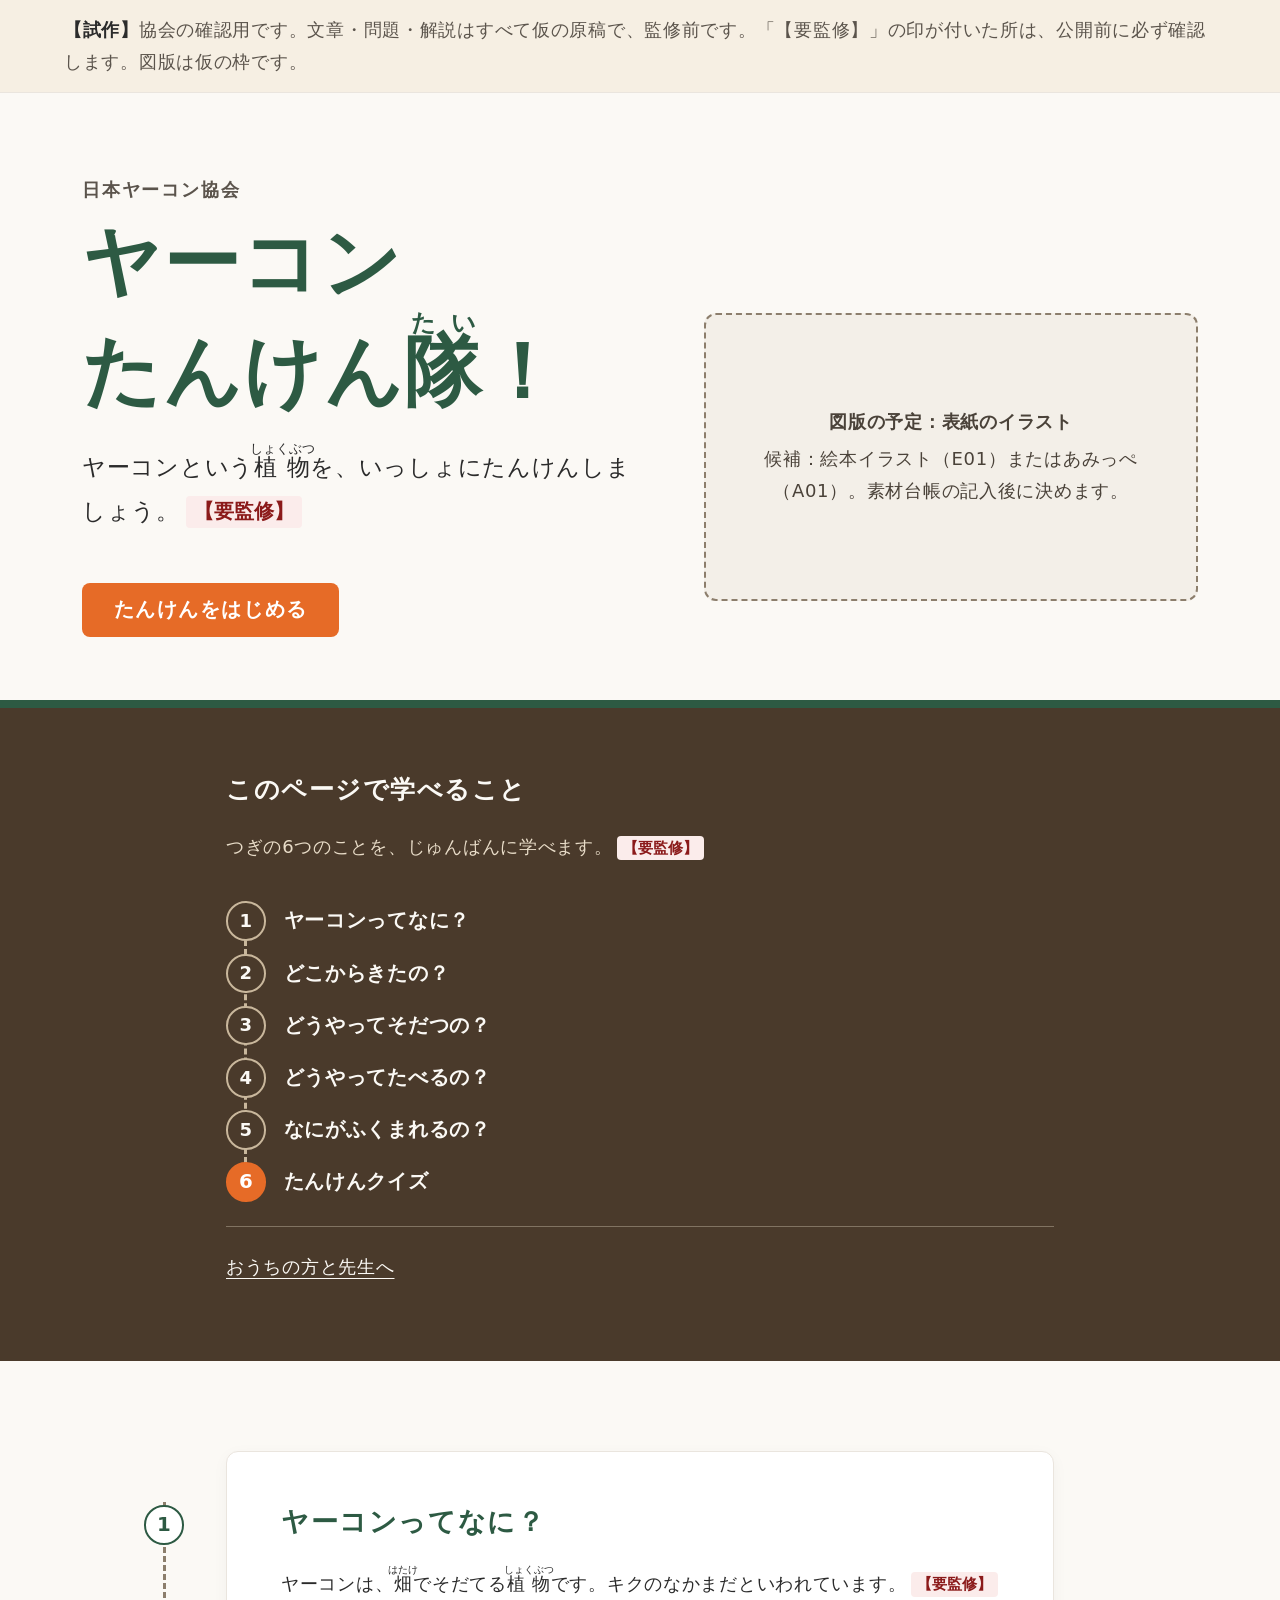
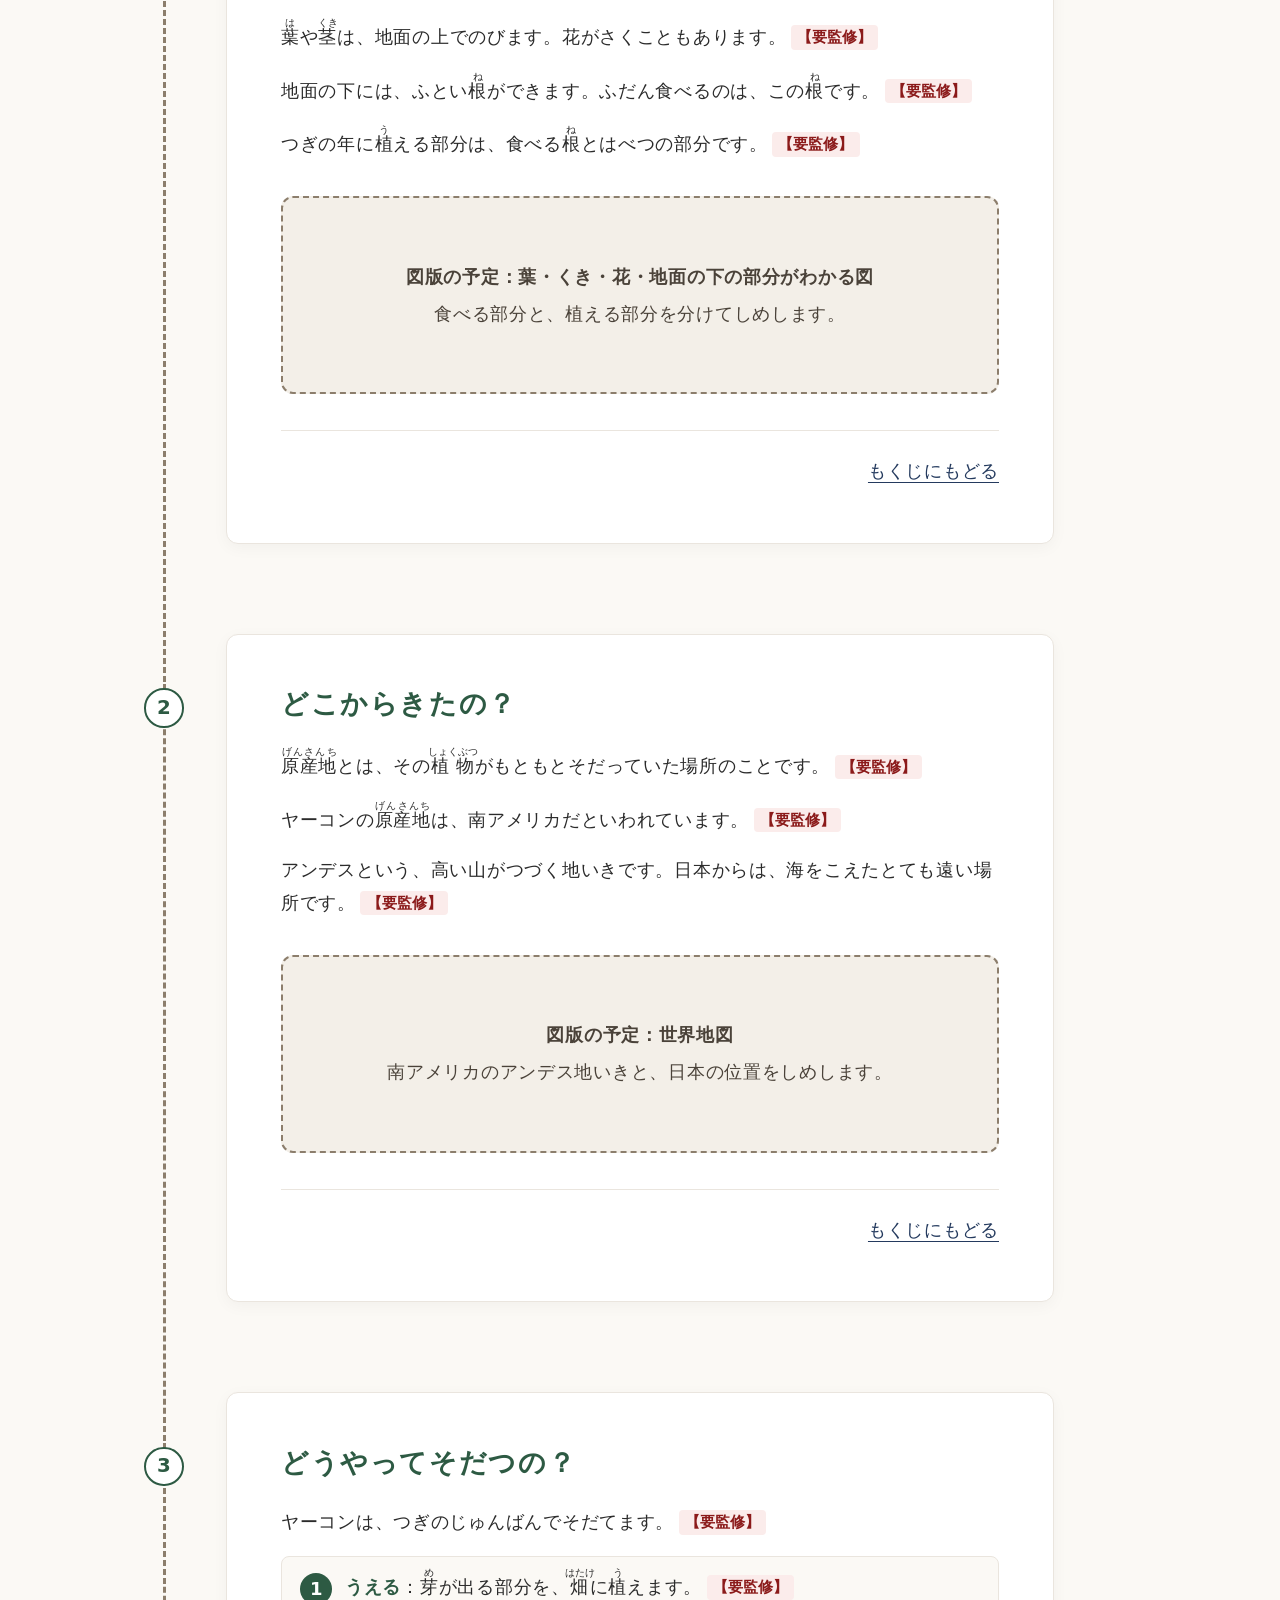
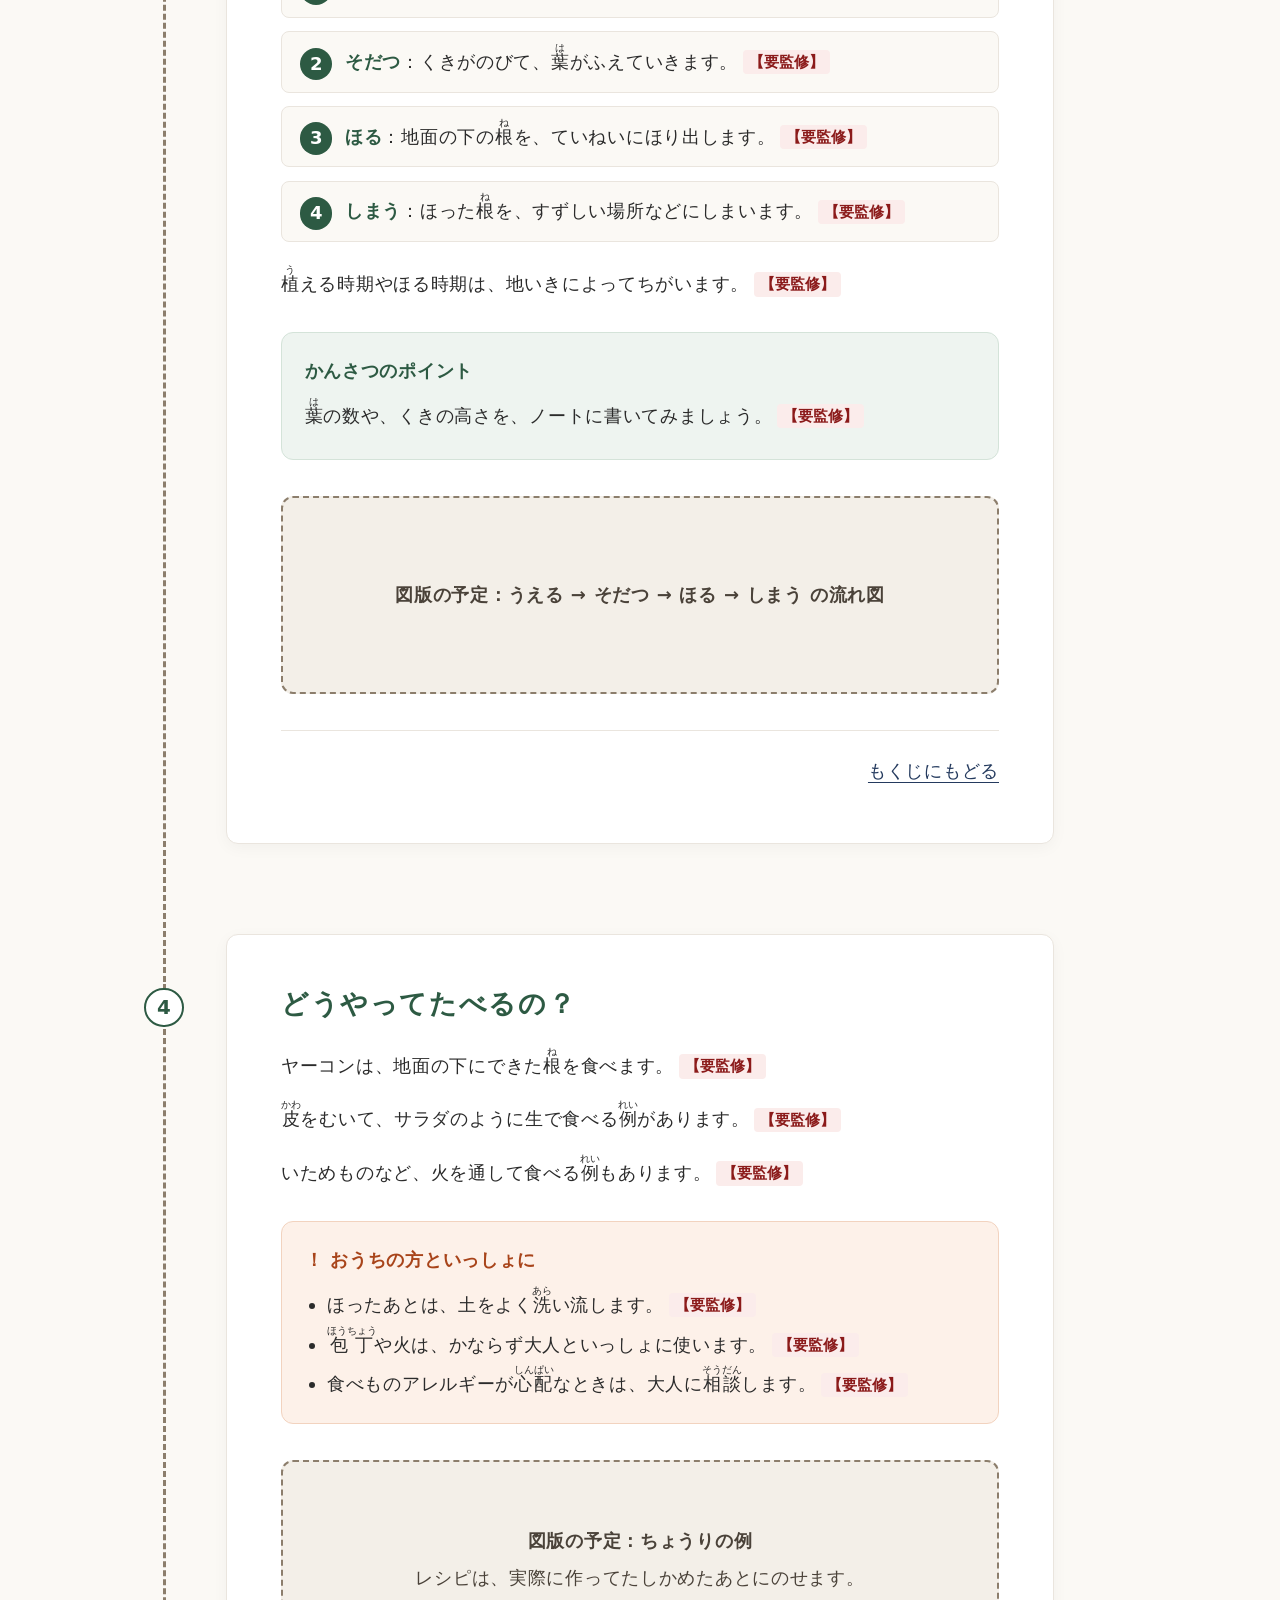
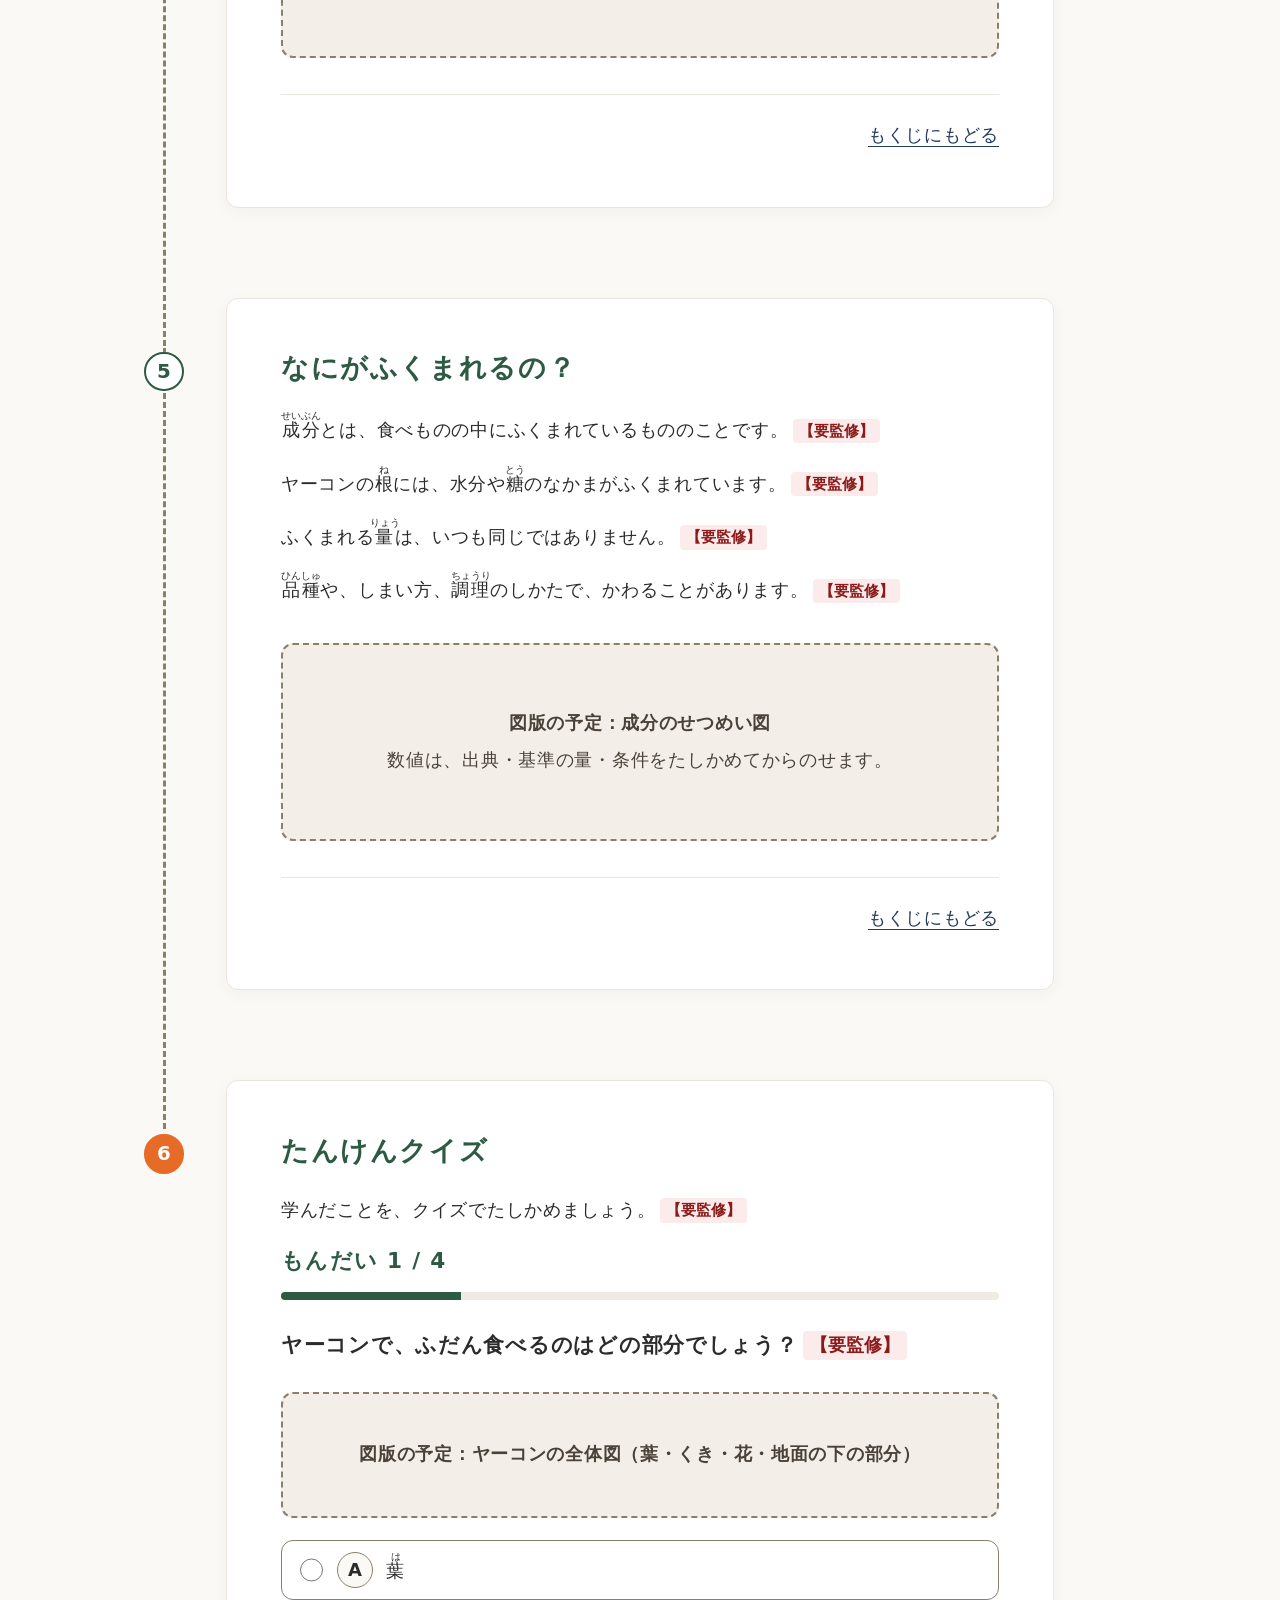
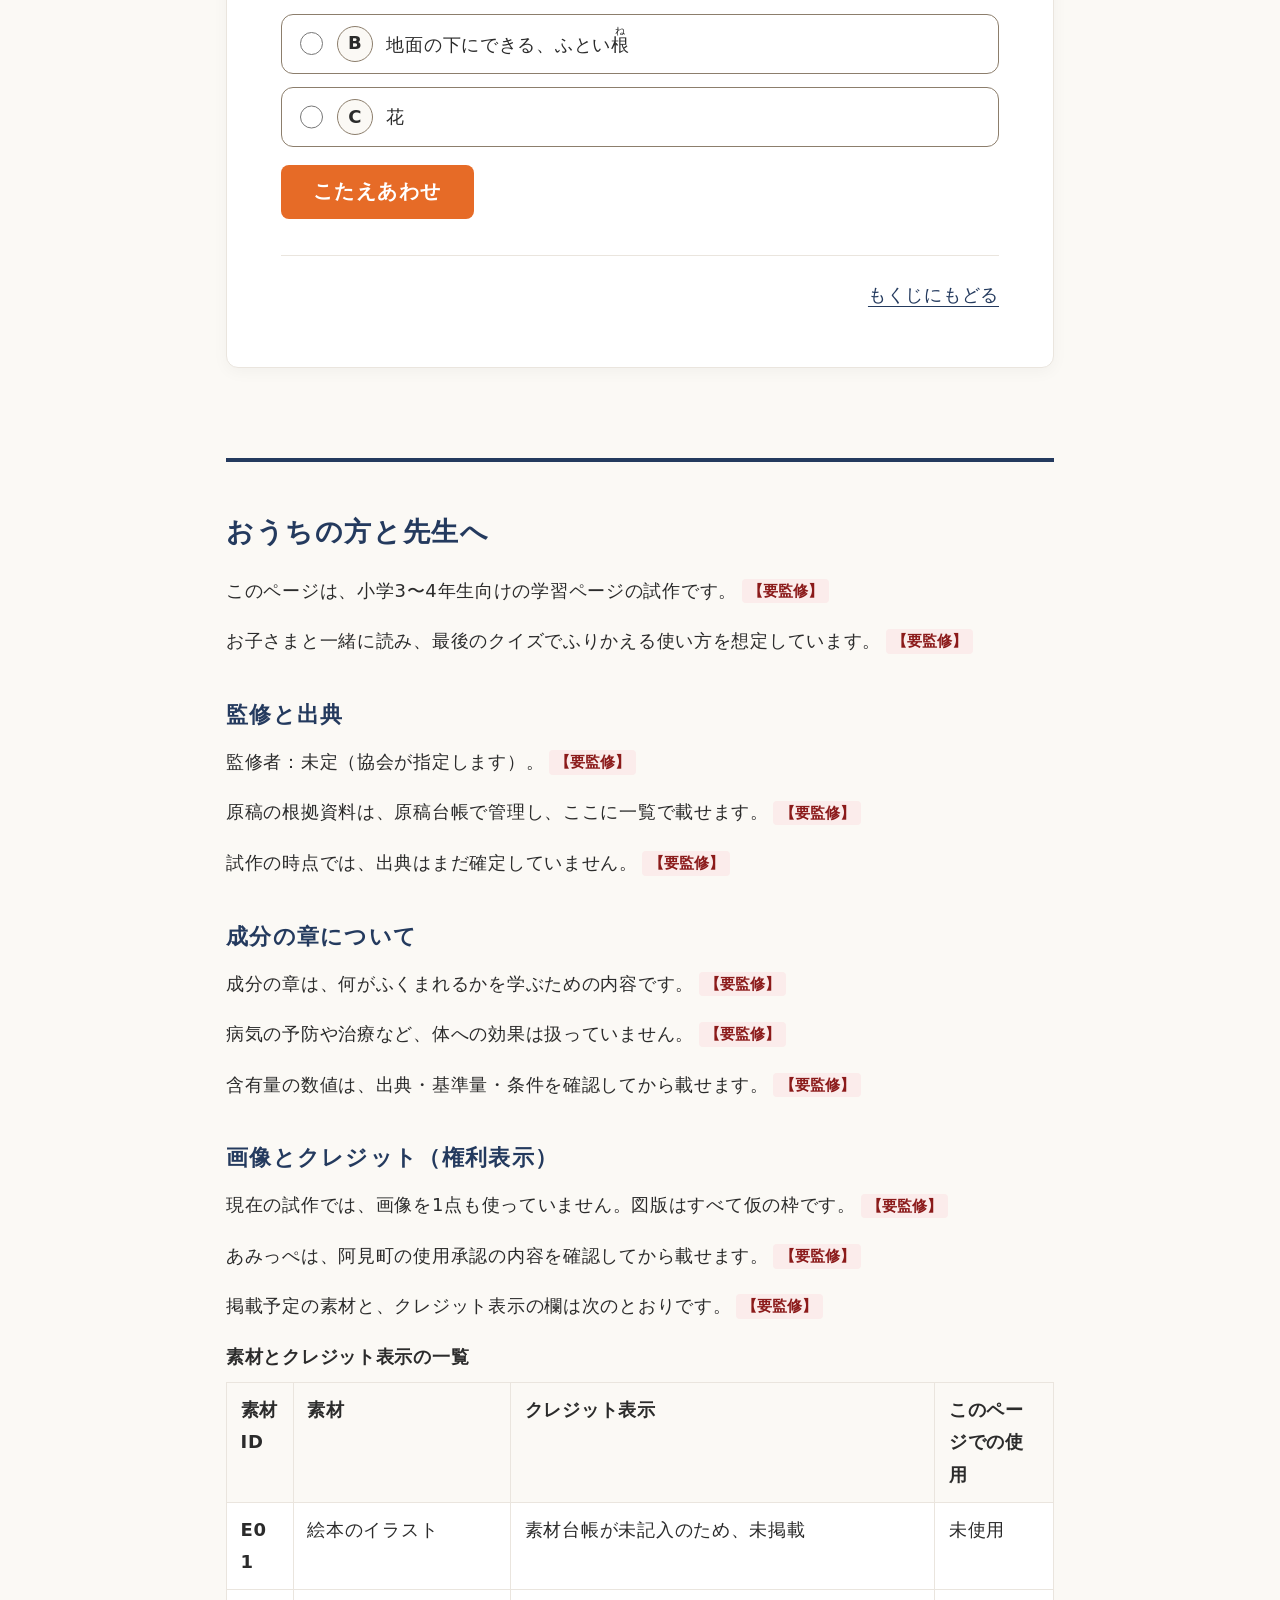
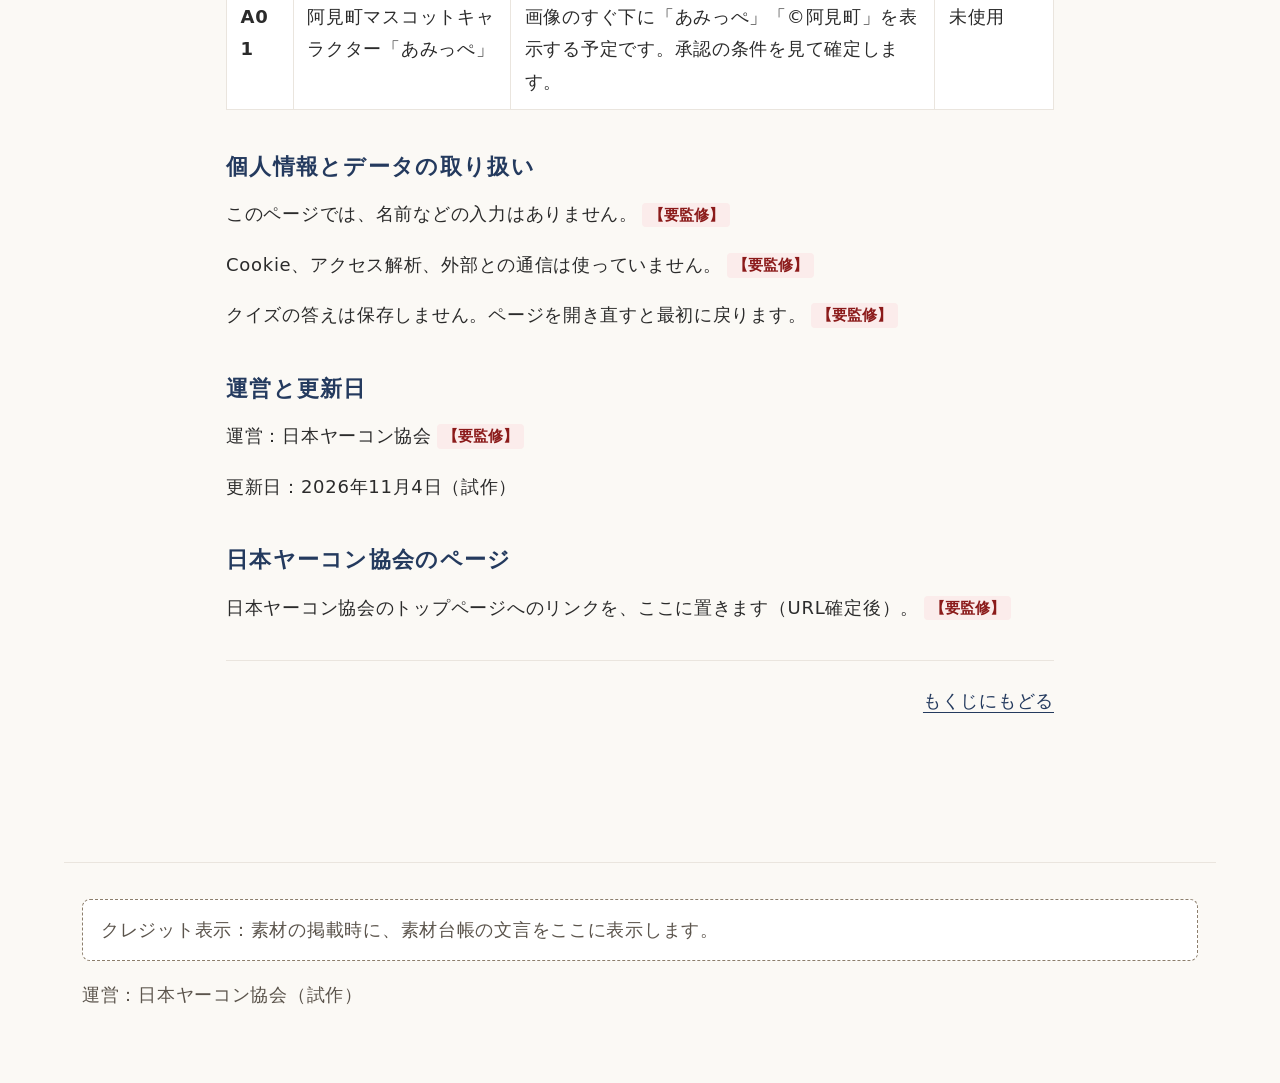
==== commit 0d3c6d16: "デザインを見直し：地面の線と土の帯、章をつなぐたんけんルート - もくじを土の帯に置き、地面の下へ掘り進むルートとして見せる（点線の道と番号の地点） - 広い画面では章の左にルートの点線を通し、章番号" ====
--- a/site/index.html
+++ b/site/index.html
@@ -27,7 +27,7 @@
     <div class="hero">
       <div class="hero-text">
         <p class="org-name">日本ヤーコン協会</p>
-        <h1><span class="nowrap">ヤーコン</span><wbr><span class="nowrap">たんけん<ruby>隊<rt>たい</rt></ruby>！</span></h1>
+        <h1><span class="h1-line">ヤーコン</span><span class="h1-line">たんけん<ruby>隊<rt>たい</rt></ruby>！</span></h1>
         <p class="lead tagline">ヤーコンという<ruby>植物<rt>しょくぶつ</rt></ruby>を、いっしょにたんけんしましょう。<span class="kanshu">【要監修】</span></p>
         <p class="hero-actions"><a class="button" href="#plant">たんけんをはじめる</a></p>
       </div>
@@ -36,7 +36,8 @@
       </figure>
     </div>
 
-    <!-- もくじ -->
+    <!-- もくじ：地面の線の下に「土の帯」を置き、地面の下へ掘り進むルートとして見せる -->
+    <div class="ground">
     <div class="toc-block">
       <h2 class="toc-title" id="toc-title">このページで学べること</h2>
       <p>つぎの6つのことを、じゅんばんに学べます。<span class="kanshu">【要監修】</span></p>
@@ -51,6 +52,7 @@
         </ol>
       </nav>
       <p class="toc-adults"><a href="#adults">おうちの方と先生へ</a></p>
+    </div>
     </div>
   </header>
 
--- a/site/styles.css
+++ b/site/styles.css
@@ -173,7 +173,9 @@
 }
 
 /* ---- レイアウト ---- */
-.site-header,
+/* 見どころは1か所：ヒーローの下の「地面の線と土の帯」と、章をつなぐ「たんけんルート」。
+   それ以外（カード・見出し・囲み）は静かに保つ */
+.hero,
 main,
 .site-footer {
   max-width: 64rem;
@@ -195,17 +197,23 @@
   letter-spacing: 0.06em;
 }
 
+/* 題名は文字そのものを主役にする：「ヤーコン」「たんけん隊！」を2行に積む */
 h1 {
-  margin: 0.25rem 0 1rem;
+  margin: 0.5rem 0 1.25rem;
   color: var(--primary);
-  font-size: clamp(1.75rem, 5.5vw, 2.75rem);
-  line-height: 1.4;
-  letter-spacing: 0.03em;
-}
-
-/* 「ヤーコン／たんけん隊！」の切れ目でだけ折り返す */
-.nowrap {
+  font-size: clamp(2.4rem, 10vw, 4.25rem);
+  line-height: 1.25;
+  letter-spacing: 0.02em;
+}
+
+.h1-line {
+  display: block;
   white-space: nowrap;
+}
+
+h1 ruby rt {
+  font-size: 0.32em;
+  letter-spacing: 0;
 }
 
 h2 {
@@ -221,36 +229,28 @@
   margin: 2rem 0 0.75rem;
 }
 
-/* ---- ヒーロー ---- */
-.site-header {
-  padding-top: 3rem;
-}
-
+/* ---- ヒーロー（地面の上） ---- */
 .hero {
   display: grid;
   gap: 2rem;
-  align-items: center;
-  margin-bottom: var(--section-gap);
+  align-items: end;
+  padding-top: 3rem;
+  padding-bottom: 3.5rem;
 }
 
 @media (min-width: 768px) {
   .hero {
-    grid-template-columns: 1.1fr 1fr;
+    grid-template-columns: 1.15fr 1fr;
     gap: 3rem;
-    padding: 2rem 0;
+    padding-top: 4.5rem;
   }
 }
 
 .org-name {
-  display: inline-block;
   margin: 0;
-  padding: 0.1rem 0.75rem;
-  border: 1px solid var(--border);
-  border-radius: 999px;
-  background: var(--card);
-  color: var(--primary);
-  font-size: 1rem;
-  font-weight: bold;
+  color: var(--text-sub);
+  font-weight: bold;
+  letter-spacing: 0.1em;
 }
 
 /* 気持ちを伝える一文は明朝体で */
@@ -270,11 +270,121 @@
 }
 
 .hero-figure .placeholder {
-  min-height: 16rem;
-}
-
-/* ---- カード（各章） ---- */
+  min-height: 9rem;
+}
+
+@media (min-width: 768px) {
+  .hero-figure .placeholder {
+    min-height: 16rem;
+  }
+}
+
+/* ---- 地面の線と土の帯（もくじ） ---- */
+.ground {
+  --soil: #4a3a2b;           /* 土の色。アイボリーの文字で 10.3:1 */
+  --soil-text: #fbf9f5;
+  --soil-sub: #e8dcc8;       /* 土の上の補足文（8.0:1） */
+  --soil-line: #c9b79c;      /* 土の上の道の線（5.6:1） */
+  --soil-focus: #f6c77d;     /* 土の上のフォーカス枠（6.9:1） */
+  background: var(--soil);
+  color: var(--soil-text);
+  border-top: 8px solid var(--primary); /* 地面（草）の線 */
+  padding: 3.5rem 1rem 4rem;
+  margin-bottom: var(--section-gap);
+}
+
+.ground .toc-title {
+  color: var(--soil-text);
+  font-size: 1.4rem;
+}
+
+.ground p {
+  color: var(--soil-sub);
+}
+
+.ground a {
+  color: var(--soil-text);
+}
+
+.ground a:hover {
+  color: var(--soil-focus);
+}
+
+.ground :focus-visible {
+  outline-color: var(--soil-focus);
+}
+
+/* もくじ＝地面の下へ掘り進むルート。点線の道でつなぐ（章は順番に進む内容なので番号を付ける） */
+.toc {
+  position: relative;
+  padding: 0;
+  margin: 1.75rem 0 1rem;
+  list-style: none;
+  counter-reset: toc;
+}
+
+.toc::before {
+  content: "";
+  position: absolute;
+  left: calc(1.1rem - 1.5px);
+  top: 1.5rem;
+  bottom: 1.5rem;
+  border-left: 3px dashed var(--soil-line);
+}
+
+.toc li {
+  position: relative;
+  counter-increment: toc;
+}
+
+.toc a {
+  width: 100%;
+  min-height: 56px;
+  padding: 0.35rem 0;
+  font-weight: bold;
+  font-size: 1.1rem;
+  text-decoration: none;
+}
+
+.toc a:hover {
+  text-decoration: underline;
+}
+
+.toc a::before {
+  content: counter(toc);
+  position: relative; /* 点線の道の上に重ねる */
+  display: inline-flex;
+  align-items: center;
+  justify-content: center;
+  flex: none;
+  width: 2.2rem;
+  height: 2.2rem;
+  margin-right: 1rem;
+  border-radius: 50%;
+  background: var(--soil);
+  border: 2px solid var(--soil-line);
+  color: var(--soil-text);
+  font-size: 1rem;
+  letter-spacing: 0;
+}
+
+/* ゴールのクイズだけ、テラコッタの地点にする */
+.toc li:last-child a::before {
+  background: var(--cta);
+  border-color: var(--cta);
+  color: #fff;
+  font-size: 1.1rem; /* 太字 19.8px の大きな文字（白で 3.2:1） */
+}
+
+.toc-adults {
+  margin: 0;
+  padding-top: 1rem;
+  border-top: 1px solid rgba(232, 220, 200, 0.35);
+}
+
+/* ---- 章（地面の下のルート上の地点） ---- */
 .chapter {
+  position: relative;
   background: var(--card);
   border: 1px solid var(--border);
   border-radius: var(--radius);
@@ -298,12 +408,45 @@
   height: 2.2rem;
   margin-right: 0.75rem;
   border-radius: 50%;
-  background: var(--primary-soft);
+  background: var(--card);
   color: var(--primary);
-  border: 1px solid #c9dccf;
+  border: 2px solid var(--primary);
   font-size: 1.1rem;
   letter-spacing: 0;
   vertical-align: 0.1em;
+}
+
+#quiz .chapter-no {
+  background: var(--cta);
+  border-color: var(--cta);
+  color: #fff; /* 太字 19.8px の大きな文字 */
+}
+
+/* 広い画面では、章の左にルートの点線を通し、章番号をその上の地点にする */
+@media (min-width: 1100px) {
+  .chapter:not(.adults)::before {
+    content: "";
+    position: absolute;
+    left: -3.5rem;
+    top: 2.75rem;
+    bottom: calc(-1 * var(--section-gap) - 2.75rem);
+    border-left: 3px dashed var(--border-ui);
+    margin-left: -1.5px;
+  }
+
+  /* ゴール（クイズ）で道は終わる */
+  #quiz::before {
+    bottom: auto;
+    height: 0;
+  }
+
+  .chapter:not(.adults) .chapter-no {
+    position: absolute;
+    left: calc(-3.5rem - 1.1rem);
+    top: calc(2.75rem + 0.2rem);
+    margin: 0;
+    font-size: 1.1rem;
+  }
 }
 
 .back {
@@ -323,67 +466,9 @@
   min-height: 44px;
 }
 
-/* ---- もくじ ---- */
+/* ---- もくじの外側 ---- */
 .toc-block {
-  margin-bottom: var(--section-gap);
-}
-
-.toc-title {
-  font-size: 1.3rem;
-}
-
-.toc {
-  display: grid;
-  grid-template-columns: 1fr;
-  gap: 0.75rem;
-  padding: 0;
-  margin: 0 0 0.75rem;
-  list-style: none;
-  counter-reset: toc;
-}
-
-@media (min-width: 600px) {
-  .toc {
-    grid-template-columns: 1fr 1fr;
-  }
-}
-
-.toc li {
-  counter-increment: toc;
-}
-
-.toc a {
-  width: 100%;
-  min-height: 56px;
-  padding: 0.5rem 1rem;
-  background: var(--card);
-  border: 1px solid var(--border);
-  border-radius: var(--radius);
-  box-shadow: var(--shadow);
-  color: var(--text);
-  text-decoration: none;
-  font-weight: bold;
-}
-
-.toc a::before {
-  content: counter(toc);
-  display: inline-flex;
-  align-items: center;
-  justify-content: center;
-  flex: none;
-  width: 1.8rem;
-  height: 1.8rem;
-  margin-right: 0.75rem;
-  border-radius: 50%;
-  background: var(--primary-soft);
-  color: var(--primary);
-  font-size: 0.95em;
-  letter-spacing: 0;
-}
-
-.toc a:hover {
-  border-color: var(--primary);
-  color: var(--primary);
+  margin-bottom: 0;
 }
 
 /* ---- ボタン（CTA：テラコッタ） ---- */
@@ -761,15 +846,25 @@
   margin-bottom: 0.75rem;
 }
 
-/* ---- おうちの方と先生へ ---- */
-.adults {
-  background: #fdfcf9;
+/* ---- おうちの方と先生へ ----
+   子どものルートから外れた「資料」なので、カードにせず紺の線だけで区切る */
+.chapter.adults {
+  background: transparent;
+  border: 0;
+  border-top: 4px solid var(--navy);
+  border-radius: 0;
+  box-shadow: none;
+  padding-left: 0;
+  padding-right: 0;
+}
+
+.adults h2 {
+  color: var(--navy);
 }
 
 .adults h3 {
   color: var(--navy);
-  padding-left: 0.75rem;
-  border-left: 4px solid var(--navy);
+  margin-top: 2.25rem;
 }
 
 .table-wrap {
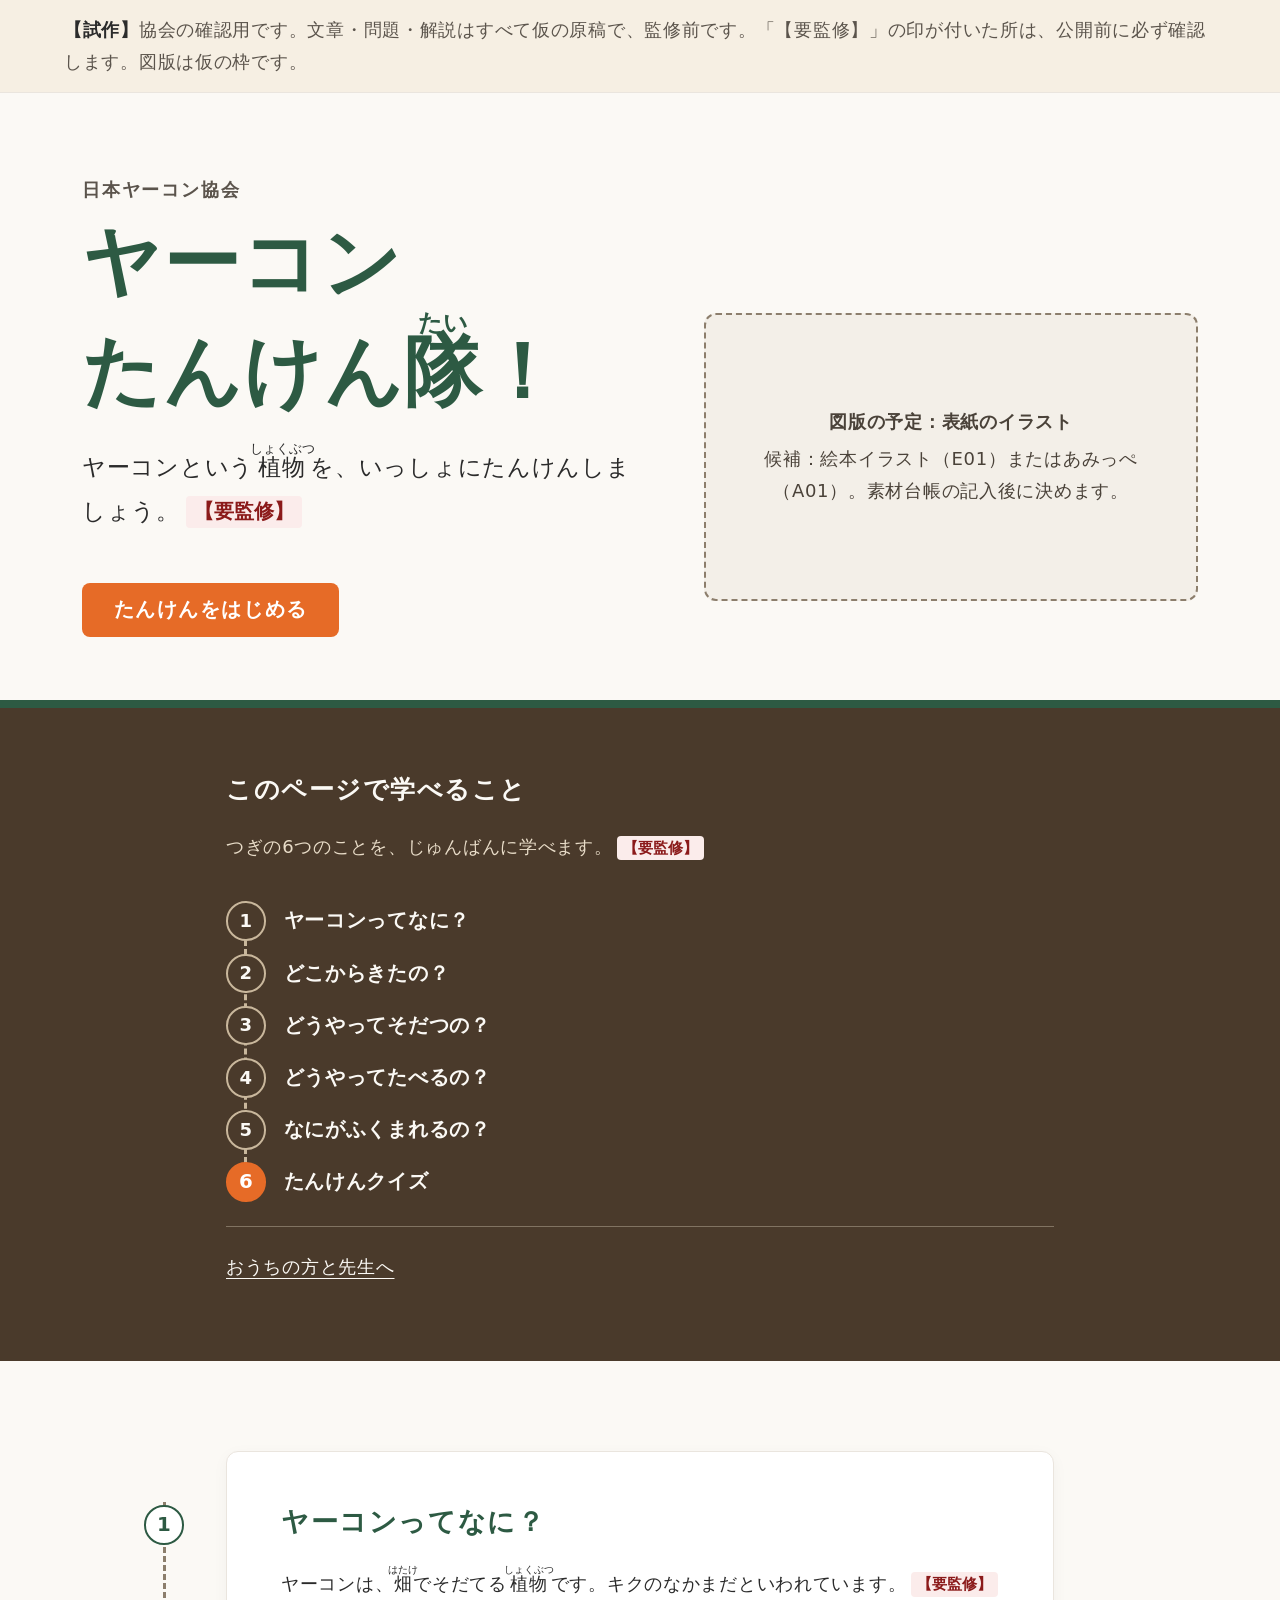
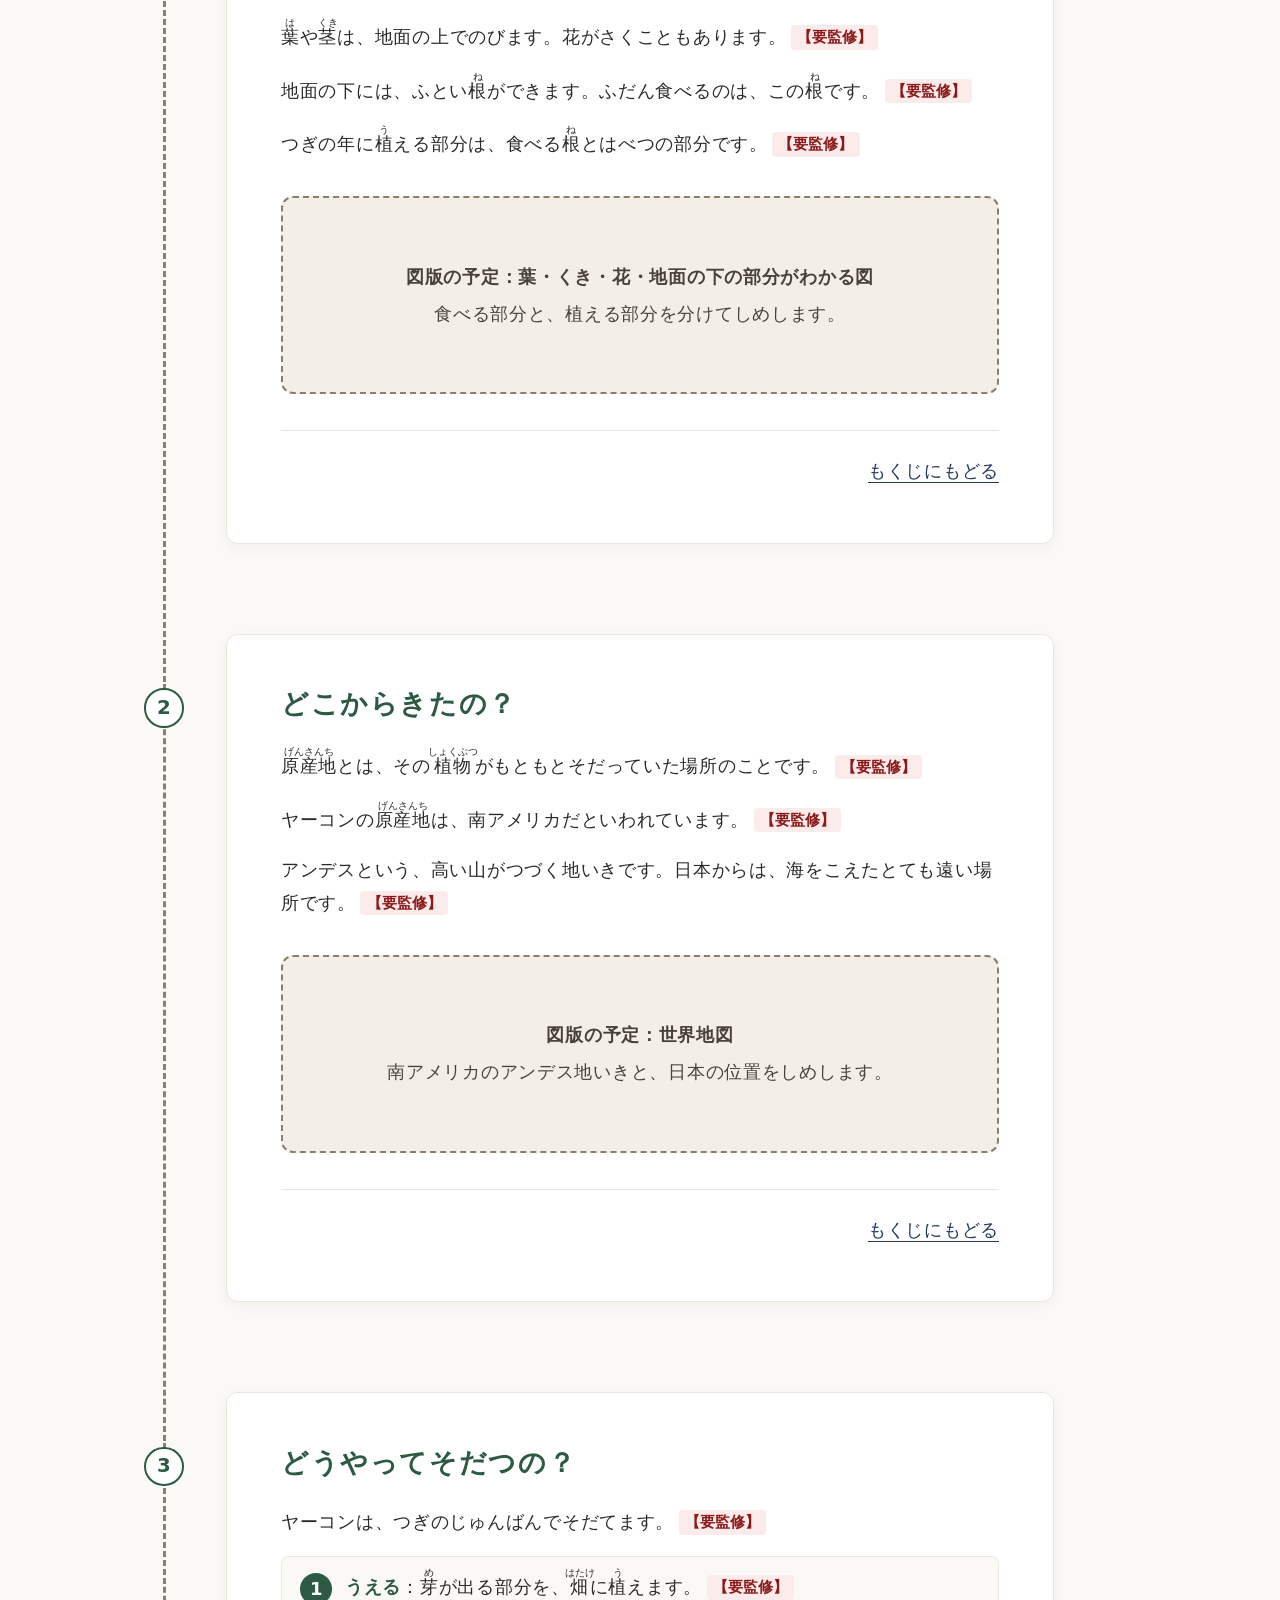
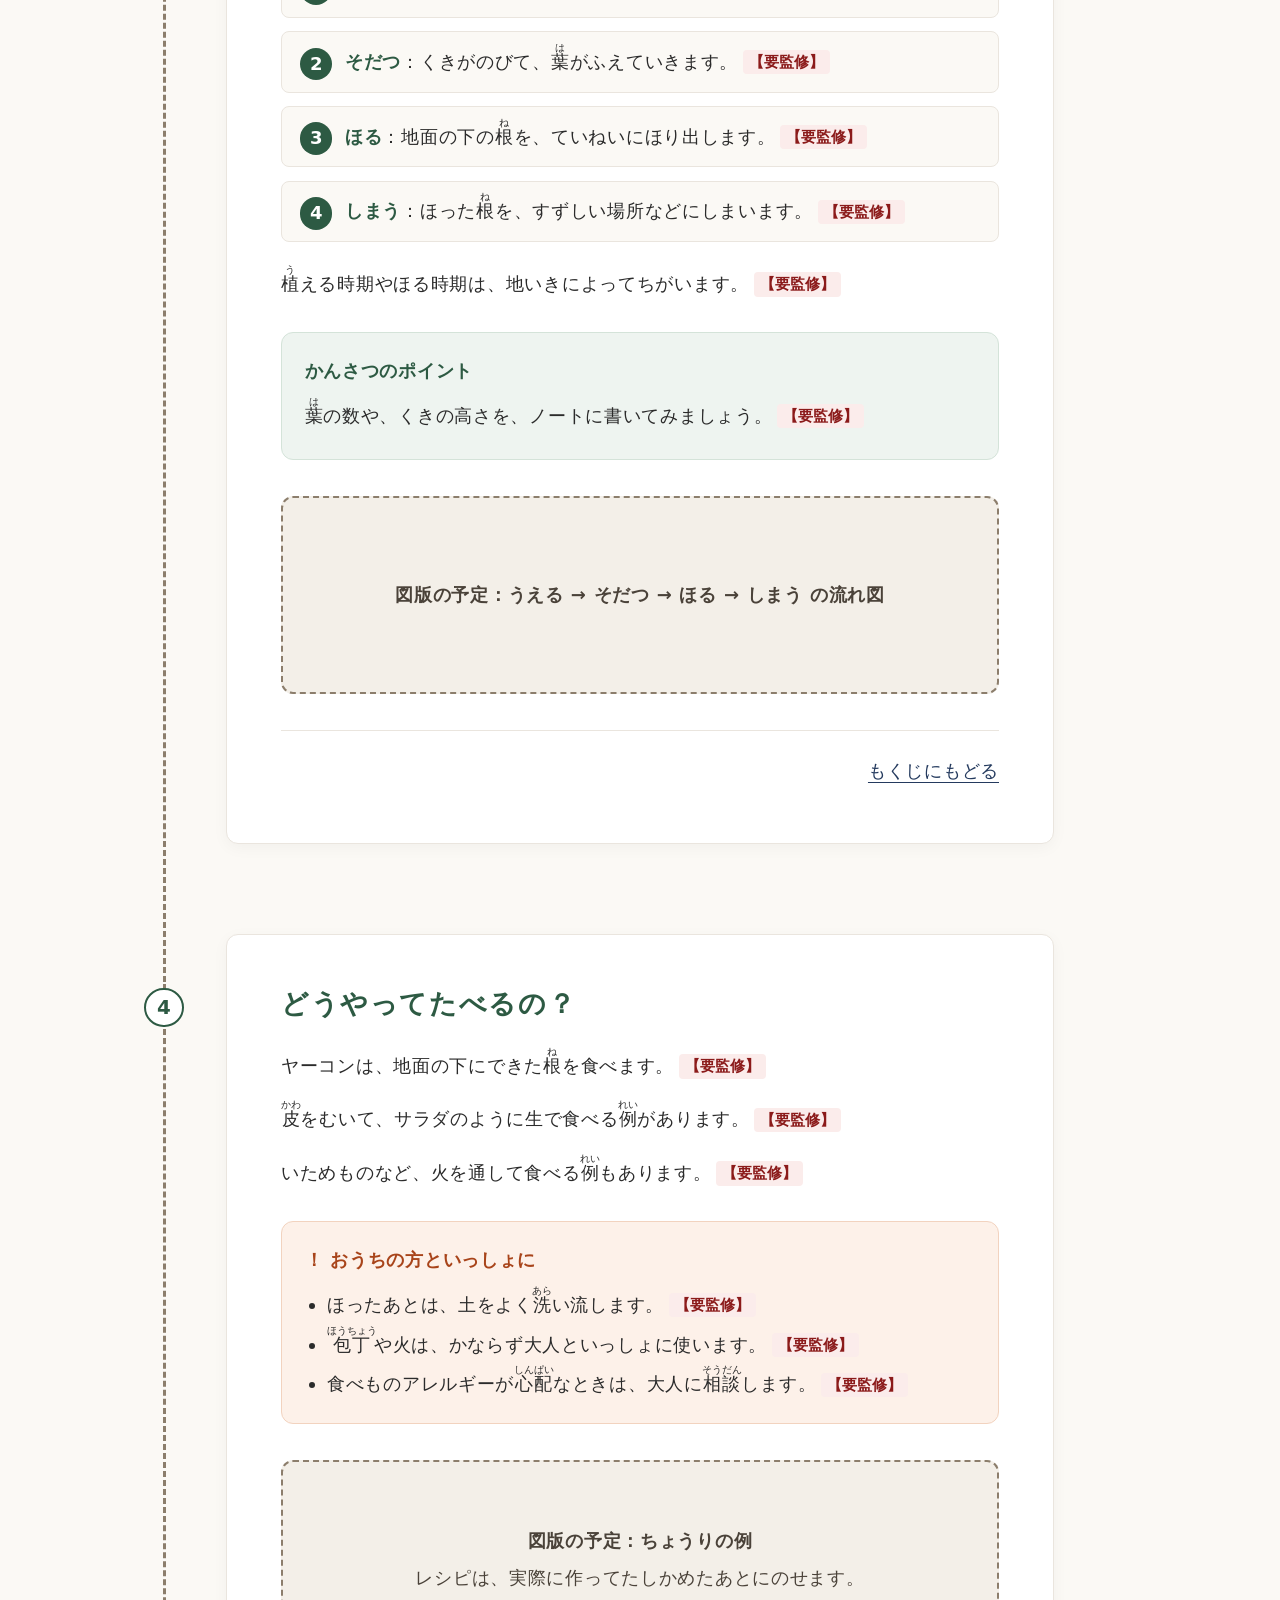
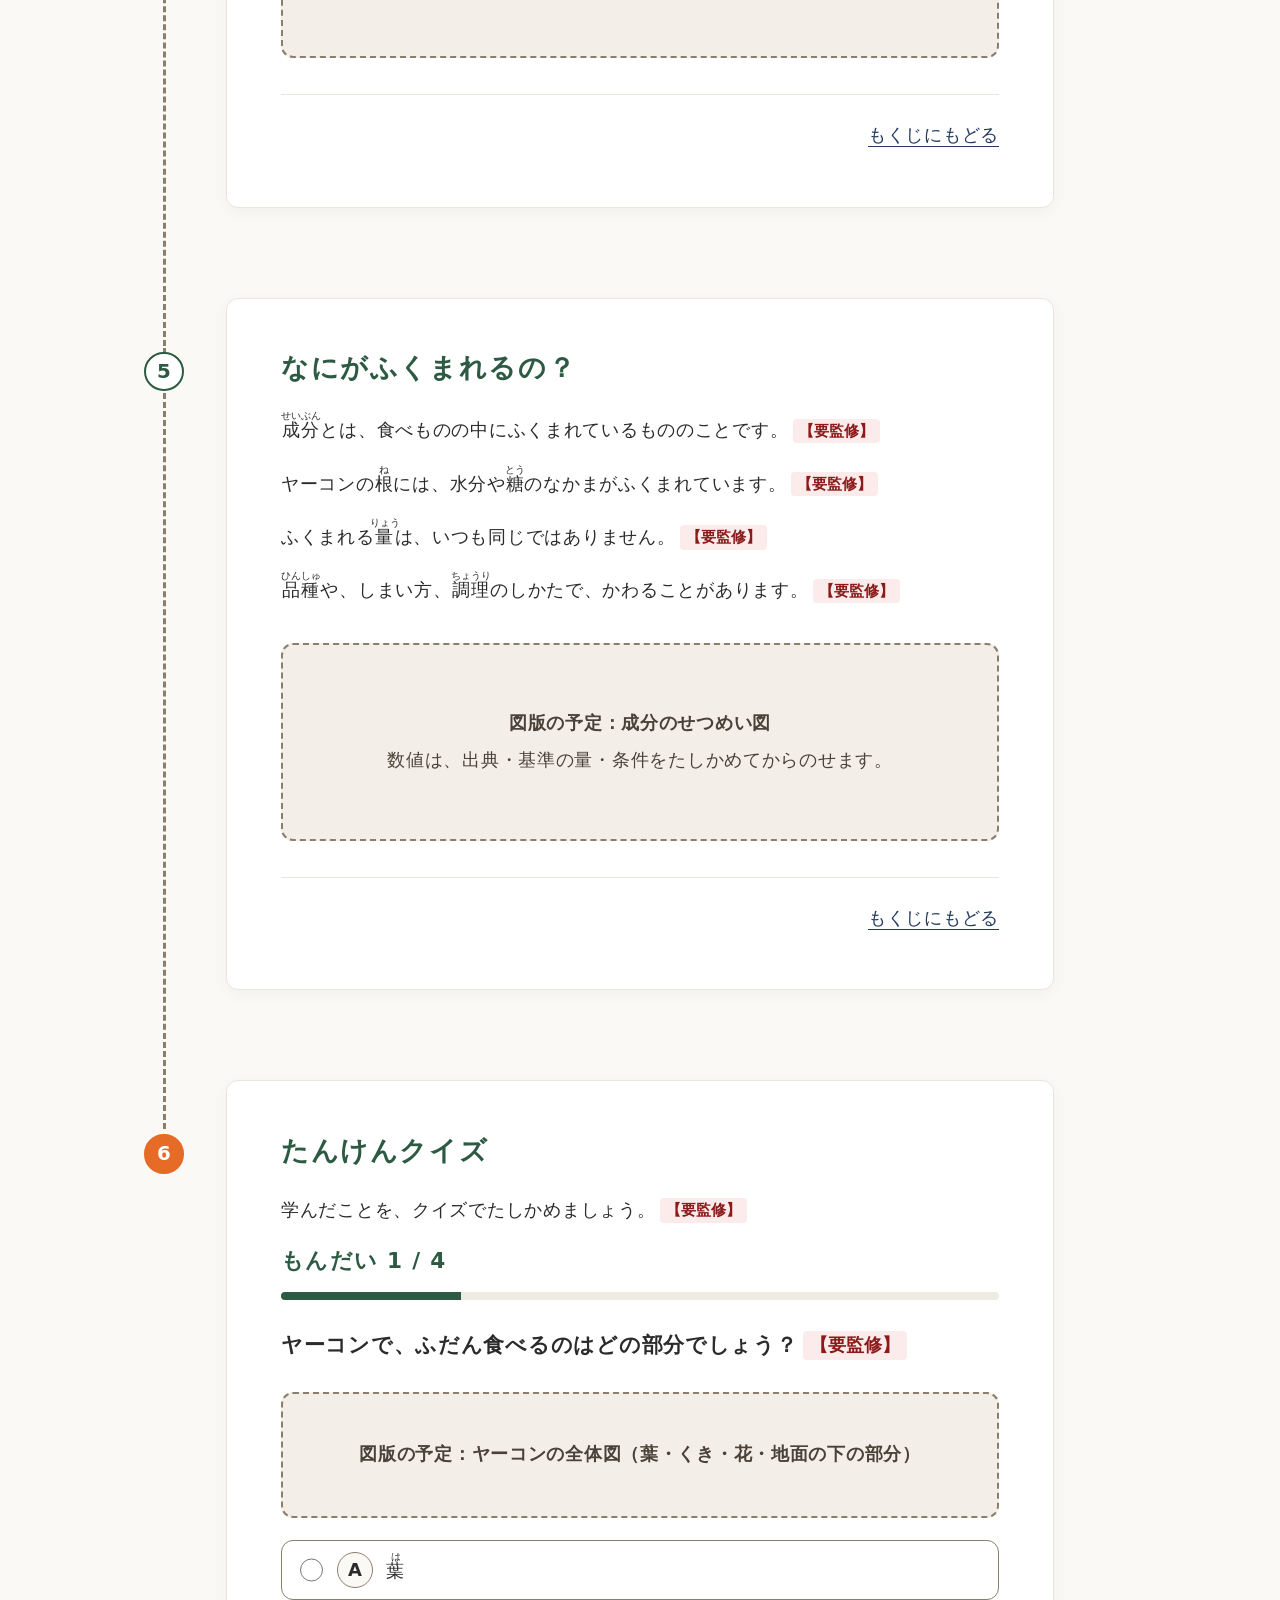
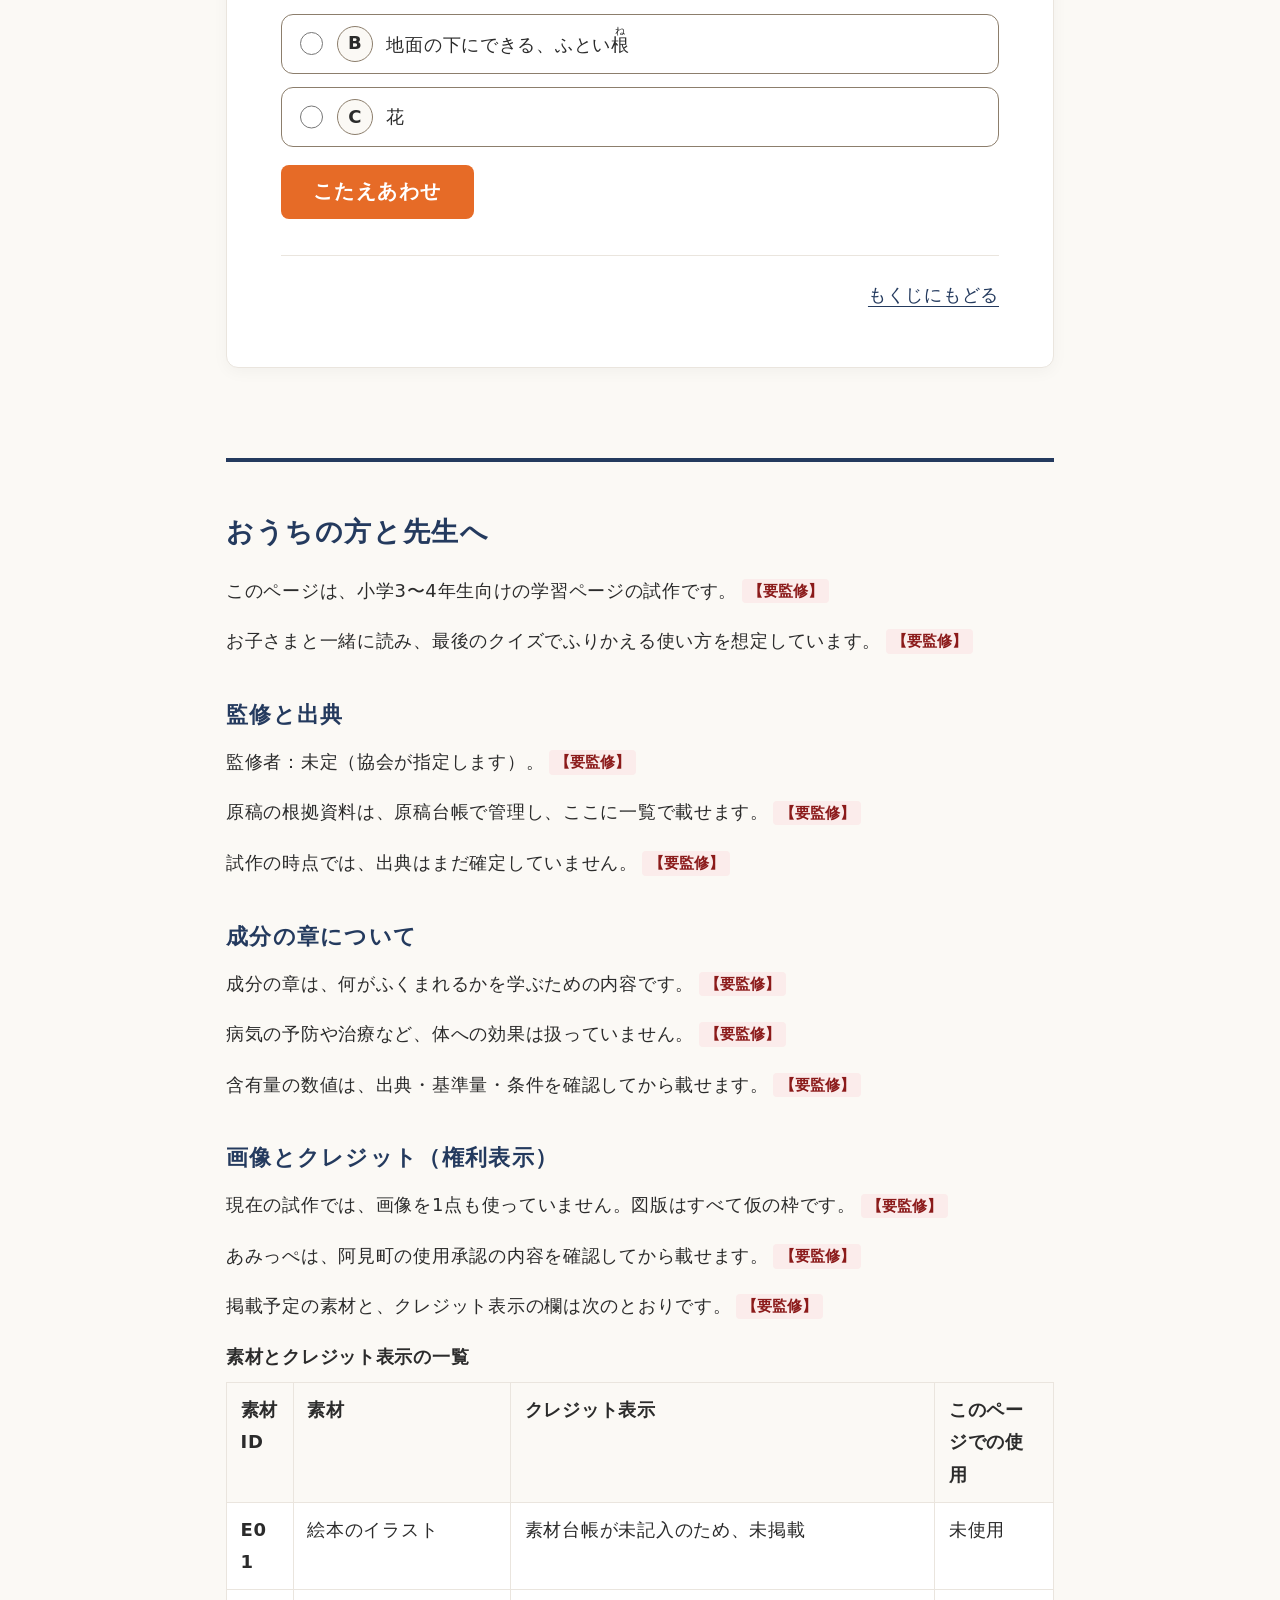
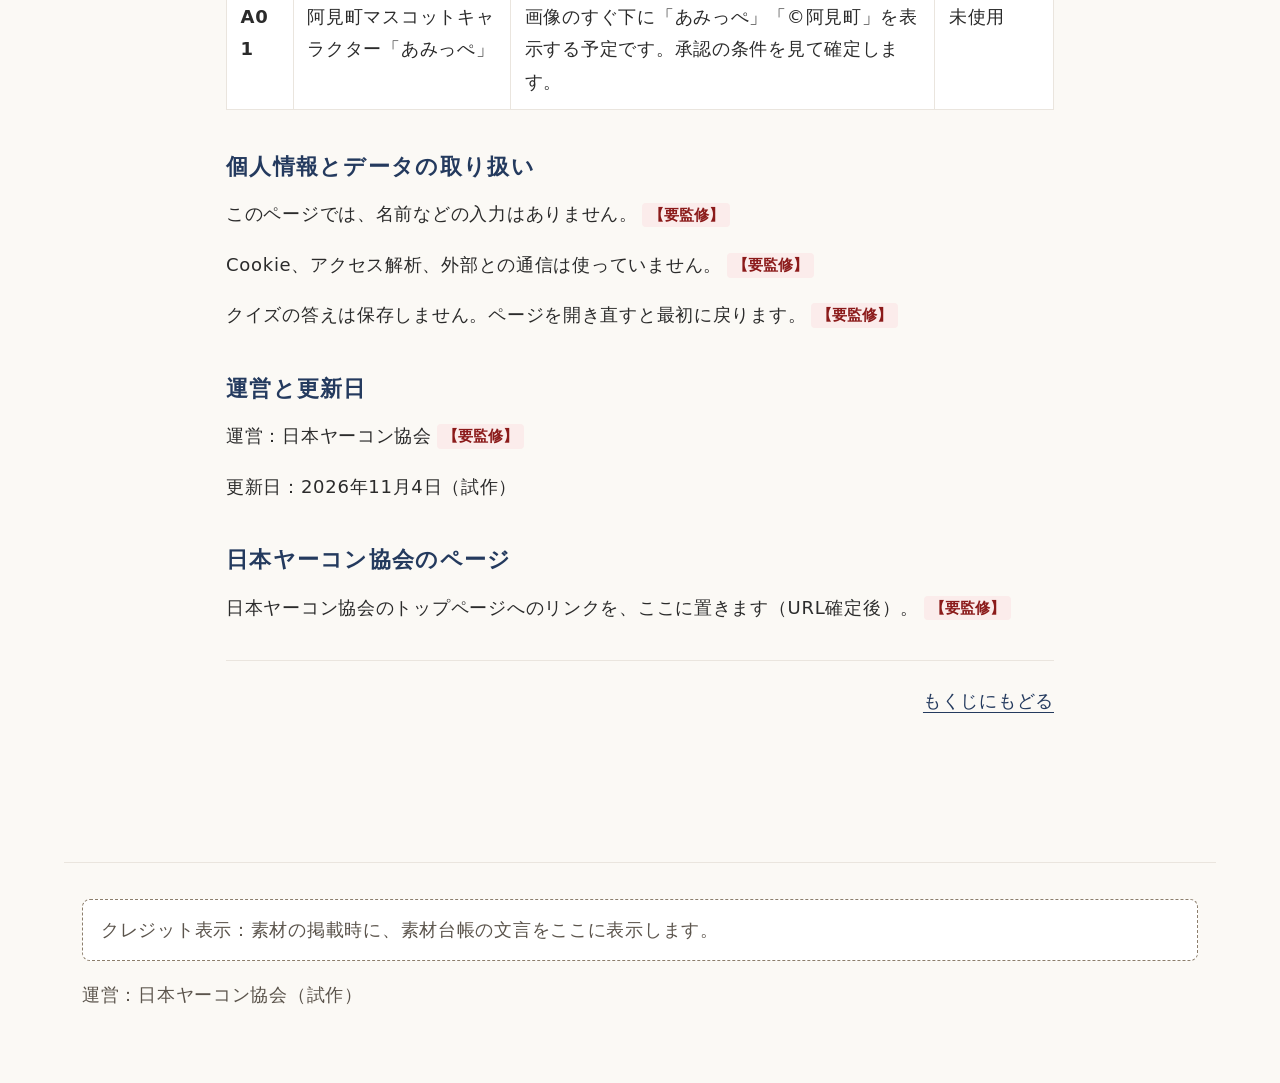
==== commit dd689e11: "ふりがなの表示を直す - ruby-align: center で、ふりがなが長いときに親文字（例：植物）の間が空かないようにする - <rp> を足し、ふりがなに対応しない画面では「植物（しょくぶつ" ====
--- a/site/index.html
+++ b/site/index.html
@@ -27,8 +27,8 @@
     <div class="hero">
       <div class="hero-text">
         <p class="org-name">日本ヤーコン協会</p>
-        <h1><span class="h1-line">ヤーコン</span><span class="h1-line">たんけん<ruby>隊<rt>たい</rt></ruby>！</span></h1>
-        <p class="lead tagline">ヤーコンという<ruby>植物<rt>しょくぶつ</rt></ruby>を、いっしょにたんけんしましょう。<span class="kanshu">【要監修】</span></p>
+        <h1><span class="h1-line">ヤーコン</span><span class="h1-line">たんけん<ruby>隊<rp>（</rp><rt>たい</rt><rp>）</rp></ruby>！</span></h1>
+        <p class="lead tagline">ヤーコンという<ruby>植物<rp>（</rp><rt>しょくぶつ</rt><rp>）</rp></ruby>を、いっしょにたんけんしましょう。<span class="kanshu">【要監修】</span></p>
         <p class="hero-actions"><a class="button" href="#plant">たんけんをはじめる</a></p>
       </div>
       <figure class="figure hero-figure">
@@ -61,10 +61,10 @@
     <!-- 2. 植物（C01） -->
     <section class="chapter" id="plant" aria-labelledby="plant-title">
       <h2 id="plant-title"><span class="chapter-no">1</span>ヤーコンってなに？</h2>
-      <p>ヤーコンは、<ruby>畑<rt>はたけ</rt></ruby>でそだてる<ruby>植物<rt>しょくぶつ</rt></ruby>です。キクのなかまだといわれています。<span class="kanshu">【要監修】</span></p>
-      <p><ruby>葉<rt>は</rt></ruby>や<ruby>茎<rt>くき</rt></ruby>は、地面の上でのびます。花がさくこともあります。<span class="kanshu">【要監修】</span></p>
-      <p>地面の下には、ふとい<ruby>根<rt>ね</rt></ruby>ができます。ふだん食べるのは、この<ruby>根<rt>ね</rt></ruby>です。<span class="kanshu">【要監修】</span></p>
-      <p>つぎの年に<ruby>植<rt>う</rt></ruby>える部分は、食べる<ruby>根<rt>ね</rt></ruby>とはべつの部分です。<span class="kanshu">【要監修】</span></p>
+      <p>ヤーコンは、<ruby>畑<rp>（</rp><rt>はたけ</rt><rp>）</rp></ruby>でそだてる<ruby>植物<rp>（</rp><rt>しょくぶつ</rt><rp>）</rp></ruby>です。キクのなかまだといわれています。<span class="kanshu">【要監修】</span></p>
+      <p><ruby>葉<rp>（</rp><rt>は</rt><rp>）</rp></ruby>や<ruby>茎<rp>（</rp><rt>くき</rt><rp>）</rp></ruby>は、地面の上でのびます。花がさくこともあります。<span class="kanshu">【要監修】</span></p>
+      <p>地面の下には、ふとい<ruby>根<rp>（</rp><rt>ね</rt><rp>）</rp></ruby>ができます。ふだん食べるのは、この<ruby>根<rp>（</rp><rt>ね</rt><rp>）</rp></ruby>です。<span class="kanshu">【要監修】</span></p>
+      <p>つぎの年に<ruby>植<rp>（</rp><rt>う</rt><rp>）</rp></ruby>える部分は、食べる<ruby>根<rp>（</rp><rt>ね</rt><rp>）</rp></ruby>とはべつの部分です。<span class="kanshu">【要監修】</span></p>
       <figure class="figure">
         <div class="placeholder">図版の予定：葉・くき・花・地面の下の部分がわかる図<br><span class="placeholder-note">食べる部分と、植える部分を分けてしめします。</span></div>
       </figure>
@@ -74,8 +74,8 @@
     <!-- 3. 原産地（C02） -->
     <section class="chapter" id="origin" aria-labelledby="origin-title">
       <h2 id="origin-title"><span class="chapter-no">2</span>どこからきたの？</h2>
-      <p><ruby>原産地<rt>げんさんち</rt></ruby>とは、その<ruby>植物<rt>しょくぶつ</rt></ruby>がもともとそだっていた場所のことです。<span class="kanshu">【要監修】</span></p>
-      <p>ヤーコンの<ruby>原産地<rt>げんさんち</rt></ruby>は、南アメリカだといわれています。<span class="kanshu">【要監修】</span></p>
+      <p><ruby>原産地<rp>（</rp><rt>げんさんち</rt><rp>）</rp></ruby>とは、その<ruby>植物<rp>（</rp><rt>しょくぶつ</rt><rp>）</rp></ruby>がもともとそだっていた場所のことです。<span class="kanshu">【要監修】</span></p>
+      <p>ヤーコンの<ruby>原産地<rp>（</rp><rt>げんさんち</rt><rp>）</rp></ruby>は、南アメリカだといわれています。<span class="kanshu">【要監修】</span></p>
       <p>アンデスという、高い山がつづく地いきです。日本からは、海をこえたとても遠い場所です。<span class="kanshu">【要監修】</span></p>
       <figure class="figure">
         <div class="placeholder">図版の予定：世界地図<br><span class="placeholder-note">南アメリカのアンデス地いきと、日本の位置をしめします。</span></div>
@@ -88,15 +88,15 @@
       <h2 id="grow-title"><span class="chapter-no">3</span>どうやってそだつの？</h2>
       <p>ヤーコンは、つぎのじゅんばんでそだてます。<span class="kanshu">【要監修】</span></p>
       <ol class="steps">
-        <li><strong>うえる</strong>：<ruby>芽<rt>め</rt></ruby>が出る部分を、<ruby>畑<rt>はたけ</rt></ruby>に<ruby>植<rt>う</rt></ruby>えます。<span class="kanshu">【要監修】</span></li>
-        <li><strong>そだつ</strong>：くきがのびて、<ruby>葉<rt>は</rt></ruby>がふえていきます。<span class="kanshu">【要監修】</span></li>
-        <li><strong>ほる</strong>：地面の下の<ruby>根<rt>ね</rt></ruby>を、ていねいにほり出します。<span class="kanshu">【要監修】</span></li>
-        <li><strong>しまう</strong>：ほった<ruby>根<rt>ね</rt></ruby>を、すずしい場所などにしまいます。<span class="kanshu">【要監修】</span></li>
+        <li><strong>うえる</strong>：<ruby>芽<rp>（</rp><rt>め</rt><rp>）</rp></ruby>が出る部分を、<ruby>畑<rp>（</rp><rt>はたけ</rt><rp>）</rp></ruby>に<ruby>植<rp>（</rp><rt>う</rt><rp>）</rp></ruby>えます。<span class="kanshu">【要監修】</span></li>
+        <li><strong>そだつ</strong>：くきがのびて、<ruby>葉<rp>（</rp><rt>は</rt><rp>）</rp></ruby>がふえていきます。<span class="kanshu">【要監修】</span></li>
+        <li><strong>ほる</strong>：地面の下の<ruby>根<rp>（</rp><rt>ね</rt><rp>）</rp></ruby>を、ていねいにほり出します。<span class="kanshu">【要監修】</span></li>
+        <li><strong>しまう</strong>：ほった<ruby>根<rp>（</rp><rt>ね</rt><rp>）</rp></ruby>を、すずしい場所などにしまいます。<span class="kanshu">【要監修】</span></li>
       </ol>
-      <p><ruby>植<rt>う</rt></ruby>える時期やほる時期は、地いきによってちがいます。<span class="kanshu">【要監修】</span></p>
+      <p><ruby>植<rp>（</rp><rt>う</rt><rp>）</rp></ruby>える時期やほる時期は、地いきによってちがいます。<span class="kanshu">【要監修】</span></p>
       <div class="tip">
         <p class="tip-title">かんさつのポイント</p>
-        <p><ruby>葉<rt>は</rt></ruby>の数や、くきの高さを、ノートに書いてみましょう。<span class="kanshu">【要監修】</span></p>
+        <p><ruby>葉<rp>（</rp><rt>は</rt><rp>）</rp></ruby>の数や、くきの高さを、ノートに書いてみましょう。<span class="kanshu">【要監修】</span></p>
       </div>
       <figure class="figure">
         <div class="placeholder">図版の予定：うえる → そだつ → ほる → しまう の流れ図</div>
@@ -107,15 +107,15 @@
     <!-- 5. 食べ方（C04） -->
     <section class="chapter" id="eat" aria-labelledby="eat-title">
       <h2 id="eat-title"><span class="chapter-no">4</span>どうやってたべるの？</h2>
-      <p>ヤーコンは、地面の下にできた<ruby>根<rt>ね</rt></ruby>を食べます。<span class="kanshu">【要監修】</span></p>
-      <p><ruby>皮<rt>かわ</rt></ruby>をむいて、サラダのように生で食べる<ruby>例<rt>れい</rt></ruby>があります。<span class="kanshu">【要監修】</span></p>
-      <p>いためものなど、火を通して食べる<ruby>例<rt>れい</rt></ruby>もあります。<span class="kanshu">【要監修】</span></p>
+      <p>ヤーコンは、地面の下にできた<ruby>根<rp>（</rp><rt>ね</rt><rp>）</rp></ruby>を食べます。<span class="kanshu">【要監修】</span></p>
+      <p><ruby>皮<rp>（</rp><rt>かわ</rt><rp>）</rp></ruby>をむいて、サラダのように生で食べる<ruby>例<rp>（</rp><rt>れい</rt><rp>）</rp></ruby>があります。<span class="kanshu">【要監修】</span></p>
+      <p>いためものなど、火を通して食べる<ruby>例<rp>（</rp><rt>れい</rt><rp>）</rp></ruby>もあります。<span class="kanshu">【要監修】</span></p>
       <div class="caution">
         <p class="caution-title"><span aria-hidden="true">！</span> おうちの方といっしょに</p>
         <ul>
-          <li>ほったあとは、土をよく<ruby>洗<rt>あら</rt></ruby>い流します。<span class="kanshu">【要監修】</span></li>
-          <li><ruby>包丁<rt>ほうちょう</rt></ruby>や火は、かならず大人といっしょに使います。<span class="kanshu">【要監修】</span></li>
-          <li>食べものアレルギーが<ruby>心配<rt>しんぱい</rt></ruby>なときは、大人に<ruby>相談<rt>そうだん</rt></ruby>します。<span class="kanshu">【要監修】</span></li>
+          <li>ほったあとは、土をよく<ruby>洗<rp>（</rp><rt>あら</rt><rp>）</rp></ruby>い流します。<span class="kanshu">【要監修】</span></li>
+          <li><ruby>包丁<rp>（</rp><rt>ほうちょう</rt><rp>）</rp></ruby>や火は、かならず大人といっしょに使います。<span class="kanshu">【要監修】</span></li>
+          <li>食べものアレルギーが<ruby>心配<rp>（</rp><rt>しんぱい</rt><rp>）</rp></ruby>なときは、大人に<ruby>相談<rp>（</rp><rt>そうだん</rt><rp>）</rp></ruby>します。<span class="kanshu">【要監修】</span></li>
         </ul>
       </div>
       <figure class="figure">
@@ -127,10 +127,10 @@
     <!-- 6. 成分（C05）：健康効果を期待させる表現は使わない（第6章） -->
     <section class="chapter" id="nutrients" aria-labelledby="nutrients-title">
       <h2 id="nutrients-title"><span class="chapter-no">5</span>なにがふくまれるの？</h2>
-      <p><ruby>成分<rt>せいぶん</rt></ruby>とは、食べものの中にふくまれているもののことです。<span class="kanshu">【要監修】</span></p>
-      <p>ヤーコンの<ruby>根<rt>ね</rt></ruby>には、水分や<ruby>糖<rt>とう</rt></ruby>のなかまがふくまれています。<span class="kanshu">【要監修】</span></p>
-      <p>ふくまれる<ruby>量<rt>りょう</rt></ruby>は、いつも同じではありません。<span class="kanshu">【要監修】</span></p>
-      <p><ruby>品種<rt>ひんしゅ</rt></ruby>や、しまい方、<ruby>調理<rt>ちょうり</rt></ruby>のしかたで、かわることがあります。<span class="kanshu">【要監修】</span></p>
+      <p><ruby>成分<rp>（</rp><rt>せいぶん</rt><rp>）</rp></ruby>とは、食べものの中にふくまれているもののことです。<span class="kanshu">【要監修】</span></p>
+      <p>ヤーコンの<ruby>根<rp>（</rp><rt>ね</rt><rp>）</rp></ruby>には、水分や<ruby>糖<rp>（</rp><rt>とう</rt><rp>）</rp></ruby>のなかまがふくまれています。<span class="kanshu">【要監修】</span></p>
+      <p>ふくまれる<ruby>量<rp>（</rp><rt>りょう</rt><rp>）</rp></ruby>は、いつも同じではありません。<span class="kanshu">【要監修】</span></p>
+      <p><ruby>品種<rp>（</rp><rt>ひんしゅ</rt><rp>）</rp></ruby>や、しまい方、<ruby>調理<rp>（</rp><rt>ちょうり</rt><rp>）</rp></ruby>のしかたで、かわることがあります。<span class="kanshu">【要監修】</span></p>
       <figure class="figure">
         <div class="placeholder">図版の予定：成分のせつめい図<br><span class="placeholder-note">数値は、出典・基準の量・条件をたしかめてからのせます。</span></div>
       </figure>
@@ -156,14 +156,14 @@
             <p class="q-text">ヤーコンで、ふだん食べるのはどの部分でしょう？<span class="kanshu">【要監修】</span></p>
             <div class="placeholder placeholder-small">図版の予定：ヤーコンの全体図（葉・くき・花・地面の下の部分）</div>
             <ul class="static-choices">
-              <li><span class="choice-label">A</span> <span class="choice-text"><ruby>葉<rt>は</rt></ruby></span></li>
-              <li><span class="choice-label">B</span> <span class="choice-text">地面の下にできる、ふとい<ruby>根<rt>ね</rt></ruby></span></li>
+              <li><span class="choice-label">A</span> <span class="choice-text"><ruby>葉<rp>（</rp><rt>は</rt><rp>）</rp></ruby></span></li>
+              <li><span class="choice-label">B</span> <span class="choice-text">地面の下にできる、ふとい<ruby>根<rp>（</rp><rt>ね</rt><rp>）</rp></ruby></span></li>
               <li><span class="choice-label">C</span> <span class="choice-text">花</span></li>
             </ul>
             <details class="static-answer">
               <summary>こたえと解説を見る</summary>
-              <p><strong>こたえ：B</strong> 地面の下にできる、ふとい<ruby>根<rt>ね</rt></ruby></p>
-              <p>ふだん食べるのは、地面の下にできる、ふとい<ruby>根<rt>ね</rt></ruby>です。つぎの年に<ruby>植<rt>う</rt></ruby>える部分とは、ちがう部分です。<span class="kanshu">【要監修】</span></p>
+              <p><strong>こたえ：B</strong> 地面の下にできる、ふとい<ruby>根<rp>（</rp><rt>ね</rt><rp>）</rp></ruby></p>
+              <p>ふだん食べるのは、地面の下にできる、ふとい<ruby>根<rp>（</rp><rt>ね</rt><rp>）</rp></ruby>です。つぎの年に<ruby>植<rp>（</rp><rt>う</rt><rp>）</rp></ruby>える部分とは、ちがう部分です。<span class="kanshu">【要監修】</span></p>
               <p><a href="#plant">「ヤーコンってなに？」をもういちど読む</a></p>
             </details>
           </li>
@@ -172,7 +172,7 @@
             <p class="q-text">ヤーコンのふるさとは、どこだといわれているでしょう？<span class="kanshu">【要監修】</span></p>
             <ul class="static-choices">
               <li><span class="choice-label">A</span> <span class="choice-text">ヨーロッパ</span></li>
-              <li><span class="choice-label">B</span> <span class="choice-text"><ruby>南極<rt>なんきょく</rt></ruby></span></li>
+              <li><span class="choice-label">B</span> <span class="choice-text"><ruby>南極<rp>（</rp><rt>なんきょく</rt><rp>）</rp></ruby></span></li>
               <li><span class="choice-label">C</span> <span class="choice-text">南アメリカのアンデス地いき</span></li>
             </ul>
             <details class="static-answer">
@@ -186,20 +186,20 @@
             <h3>もんだい 3 / 4</h3>
             <p class="q-text">ヤーコンがそだつじゅんばんで、正しいのはどれでしょう？<span class="kanshu">【要監修】</span></p>
             <ul class="static-choices">
-              <li><span class="choice-label">A</span> <span class="choice-text"><ruby>植<rt>う</rt></ruby>える → そだつ → ほる</span></li>
-              <li><span class="choice-label">B</span> <span class="choice-text">ほる → <ruby>植<rt>う</rt></ruby>える → そだつ</span></li>
-              <li><span class="choice-label">C</span> <span class="choice-text">そだつ → ほる → <ruby>植<rt>う</rt></ruby>える</span></li>
-            </ul>
-            <details class="static-answer">
-              <summary>こたえと解説を見る</summary>
-              <p><strong>こたえ：A</strong> <ruby>植<rt>う</rt></ruby>える → そだつ → ほる</p>
-              <p>まず畑に<ruby>植<rt>う</rt></ruby>えます。くきや<ruby>葉<rt>は</rt></ruby>がそだったあと、地面の下の<ruby>根<rt>ね</rt></ruby>をほります。<span class="kanshu">【要監修】</span></p>
+              <li><span class="choice-label">A</span> <span class="choice-text"><ruby>植<rp>（</rp><rt>う</rt><rp>）</rp></ruby>える → そだつ → ほる</span></li>
+              <li><span class="choice-label">B</span> <span class="choice-text">ほる → <ruby>植<rp>（</rp><rt>う</rt><rp>）</rp></ruby>える → そだつ</span></li>
+              <li><span class="choice-label">C</span> <span class="choice-text">そだつ → ほる → <ruby>植<rp>（</rp><rt>う</rt><rp>）</rp></ruby>える</span></li>
+            </ul>
+            <details class="static-answer">
+              <summary>こたえと解説を見る</summary>
+              <p><strong>こたえ：A</strong> <ruby>植<rp>（</rp><rt>う</rt><rp>）</rp></ruby>える → そだつ → ほる</p>
+              <p>まず畑に<ruby>植<rp>（</rp><rt>う</rt><rp>）</rp></ruby>えます。くきや<ruby>葉<rp>（</rp><rt>は</rt><rp>）</rp></ruby>がそだったあと、地面の下の<ruby>根<rp>（</rp><rt>ね</rt><rp>）</rp></ruby>をほります。<span class="kanshu">【要監修】</span></p>
               <p><a href="#grow">「どうやってそだつの？」をもういちど読む</a></p>
             </details>
           </li>
           <li class="static-q">
             <h3>もんだい 4 / 4</h3>
-            <p class="q-text">ヤーコンを<ruby>調理<rt>ちょうり</rt></ruby>するとき、<ruby>包丁<rt>ほうちょう</rt></ruby>はどう使うとよいでしょう？<span class="kanshu">【要監修】</span></p>
+            <p class="q-text">ヤーコンを<ruby>調理<rp>（</rp><rt>ちょうり</rt><rp>）</rp></ruby>するとき、<ruby>包丁<rp>（</rp><rt>ほうちょう</rt><rp>）</rp></ruby>はどう使うとよいでしょう？<span class="kanshu">【要監修】</span></p>
             <ul class="static-choices">
               <li><span class="choice-label">A</span> <span class="choice-text">ひとりで、すばやく使う</span></li>
               <li><span class="choice-label">B</span> <span class="choice-text">大人といっしょに使う</span></li>
@@ -208,7 +208,7 @@
             <details class="static-answer">
               <summary>こたえと解説を見る</summary>
               <p><strong>こたえ：B</strong> 大人といっしょに使う</p>
-              <p><ruby>包丁<rt>ほうちょう</rt></ruby>や火は、かならず大人といっしょに使います。けがをしないように、ゆっくり使いましょう。<span class="kanshu">【要監修】</span></p>
+              <p><ruby>包丁<rp>（</rp><rt>ほうちょう</rt><rp>）</rp></ruby>や火は、かならず大人といっしょに使います。けがをしないように、ゆっくり使いましょう。<span class="kanshu">【要監修】</span></p>
               <p><a href="#eat">「どうやってたべるの？」をもういちど読む</a></p>
             </details>
           </li>
--- a/site/styles.css
+++ b/site/styles.css
@@ -72,7 +72,12 @@
   margin: 0 0 1em;
 }
 
-/* ふりがな */
+/* ふりがな
+   ruby-align: center で、ふりがなが長いときも親文字（例：植物）の間を空けない */
+ruby {
+  ruby-align: center;
+}
+
 ruby rt {
   font-size: 0.55em;
   letter-spacing: 0;
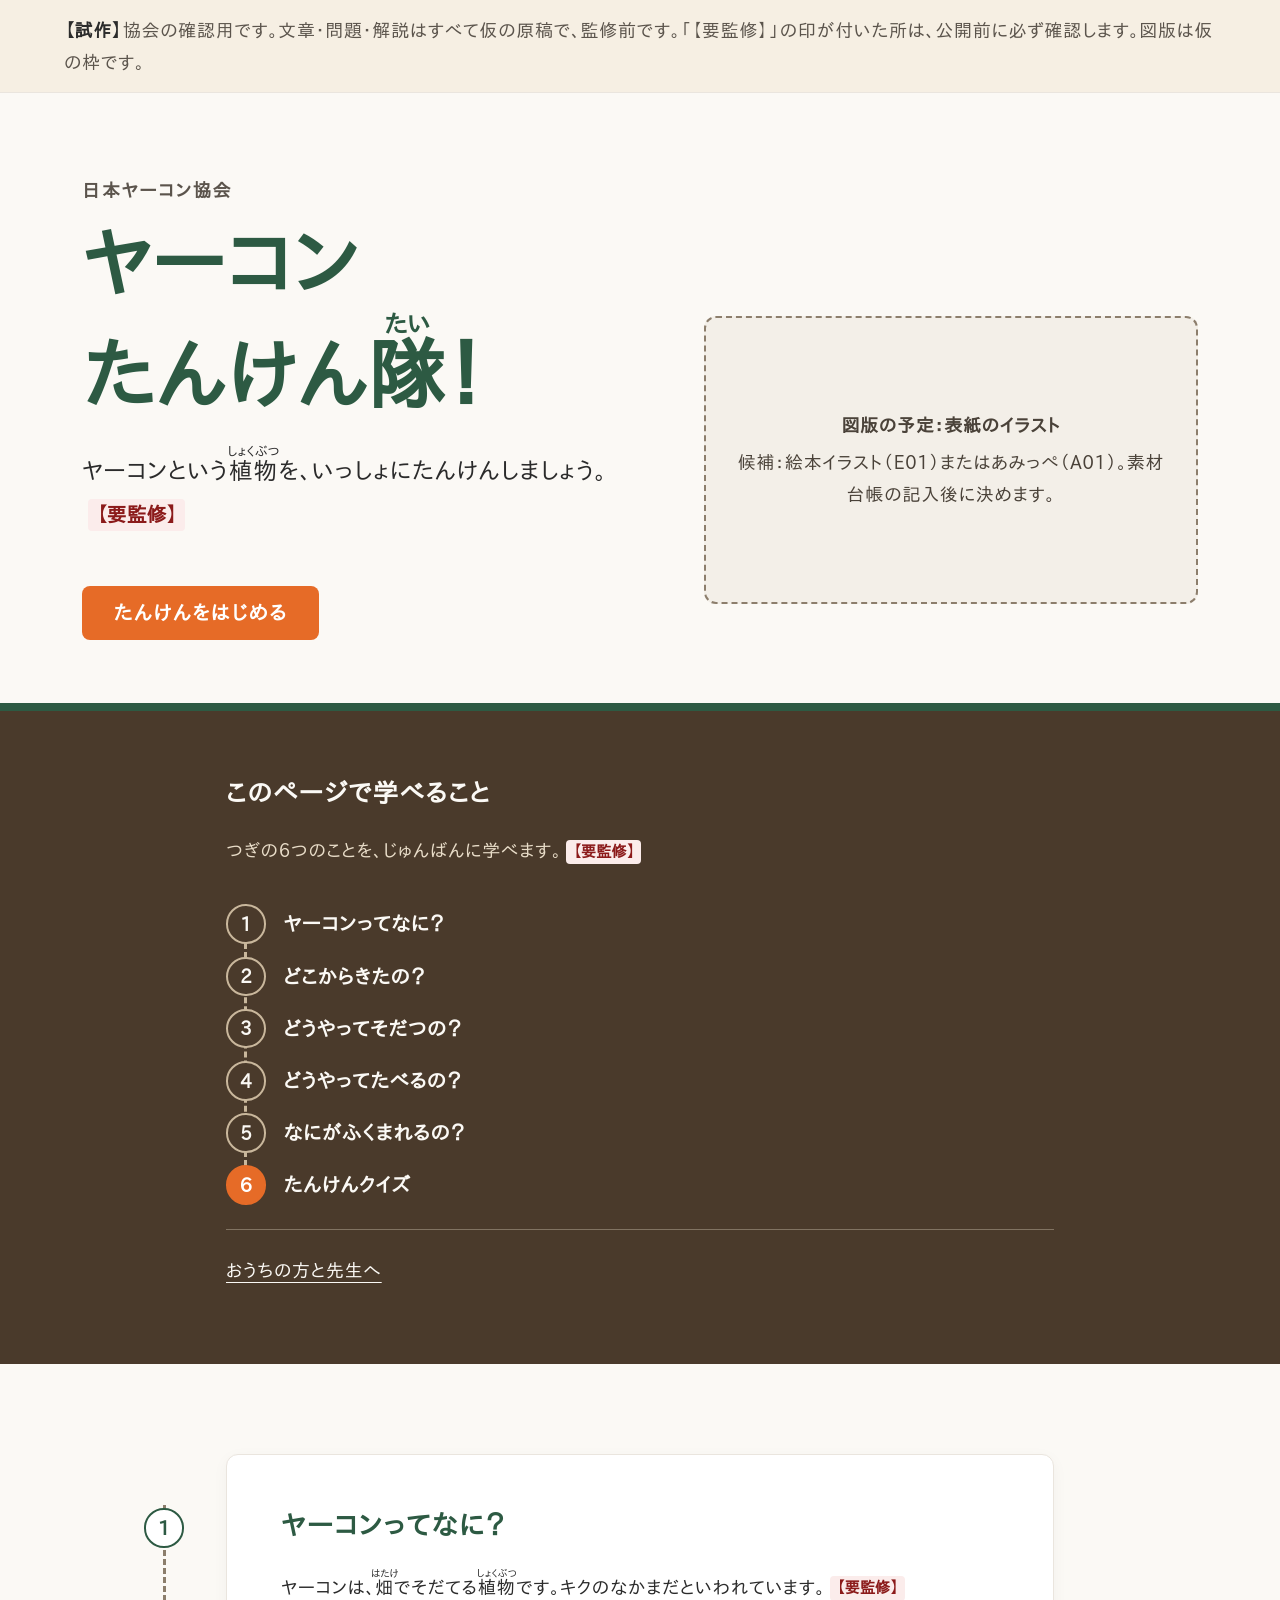
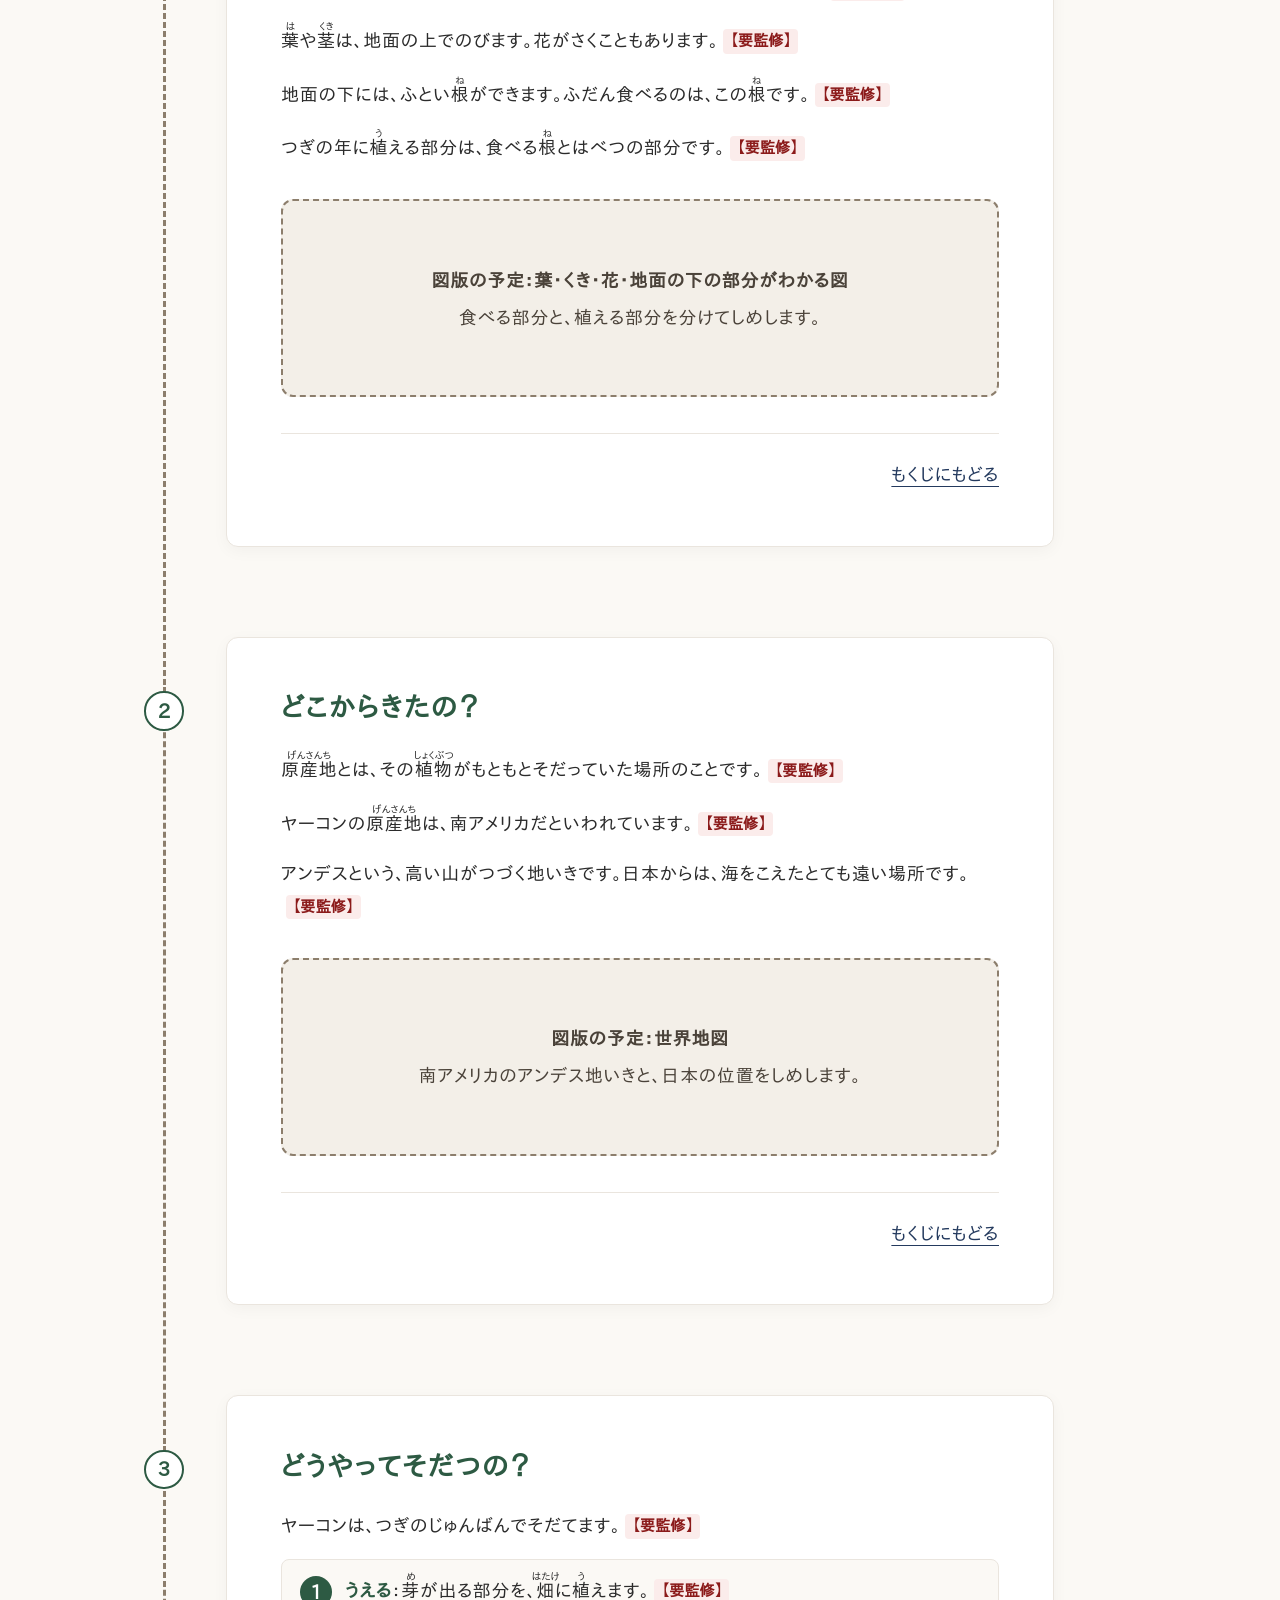
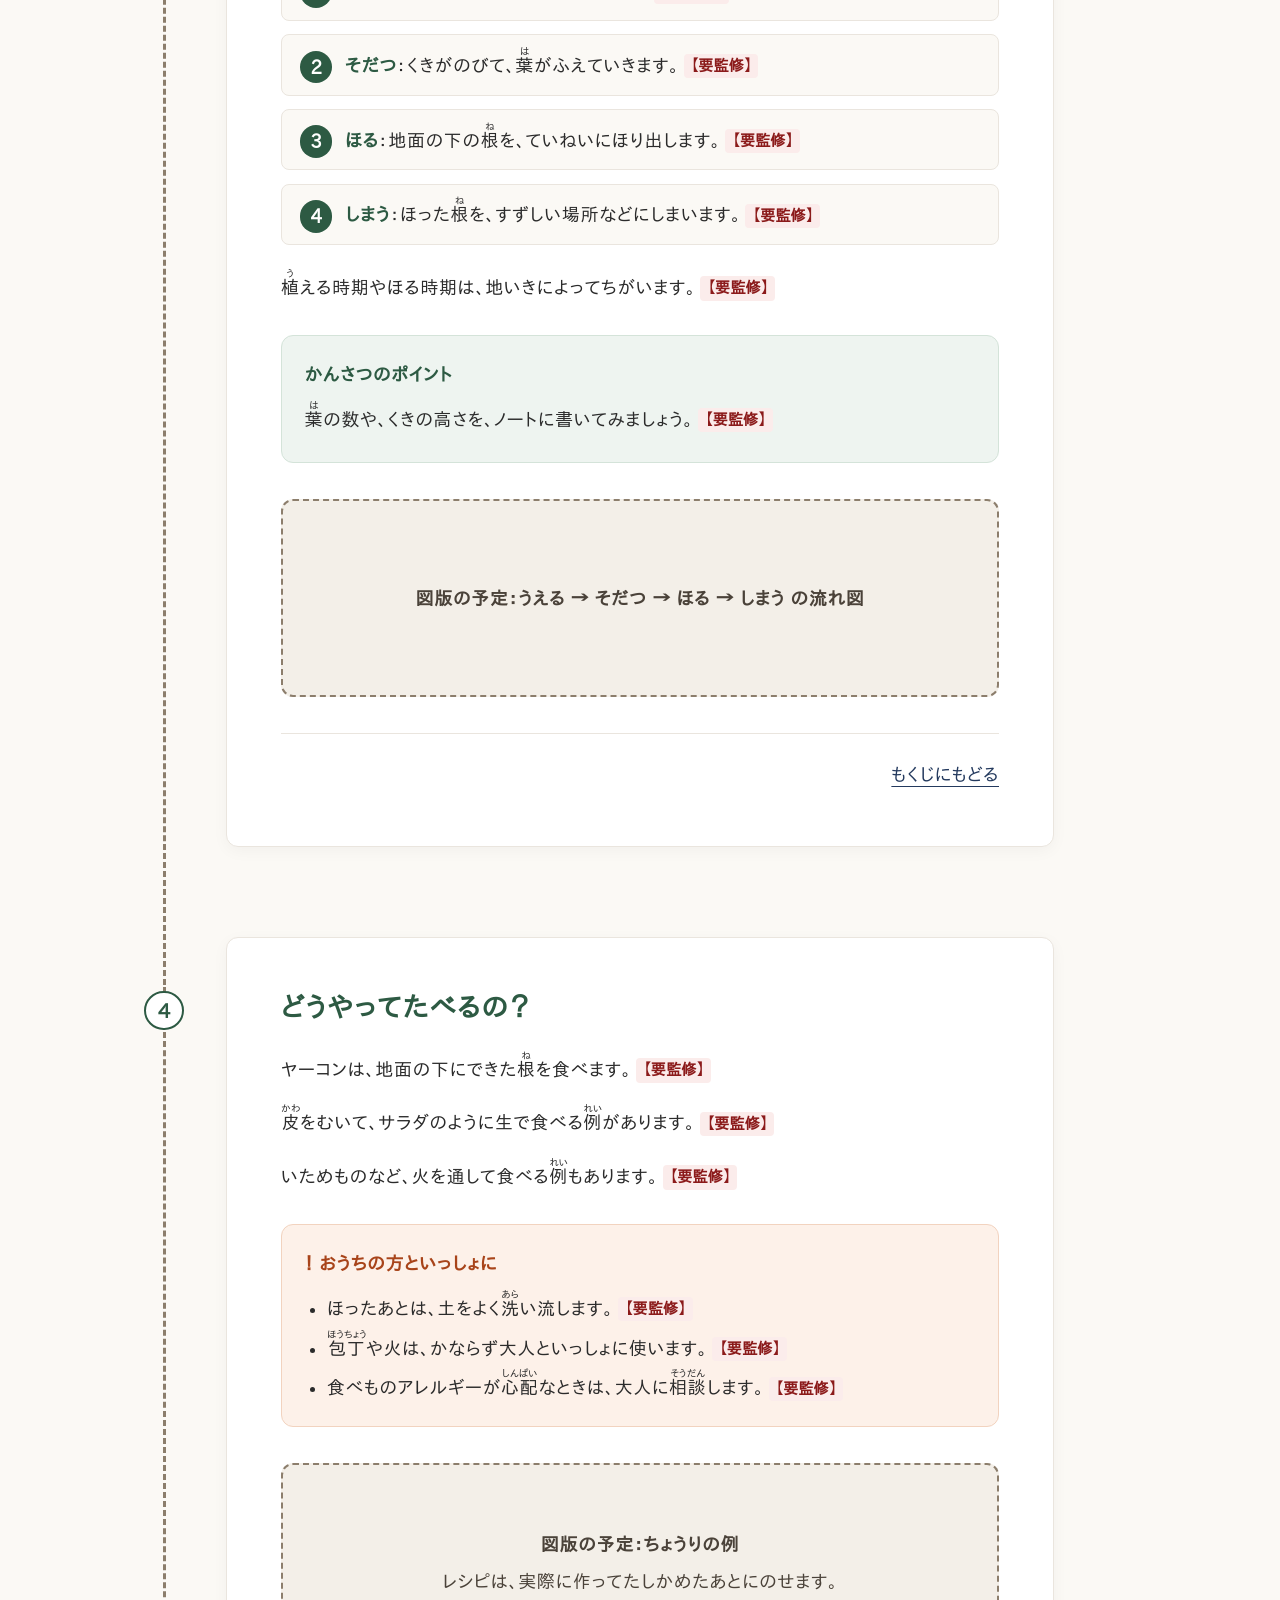
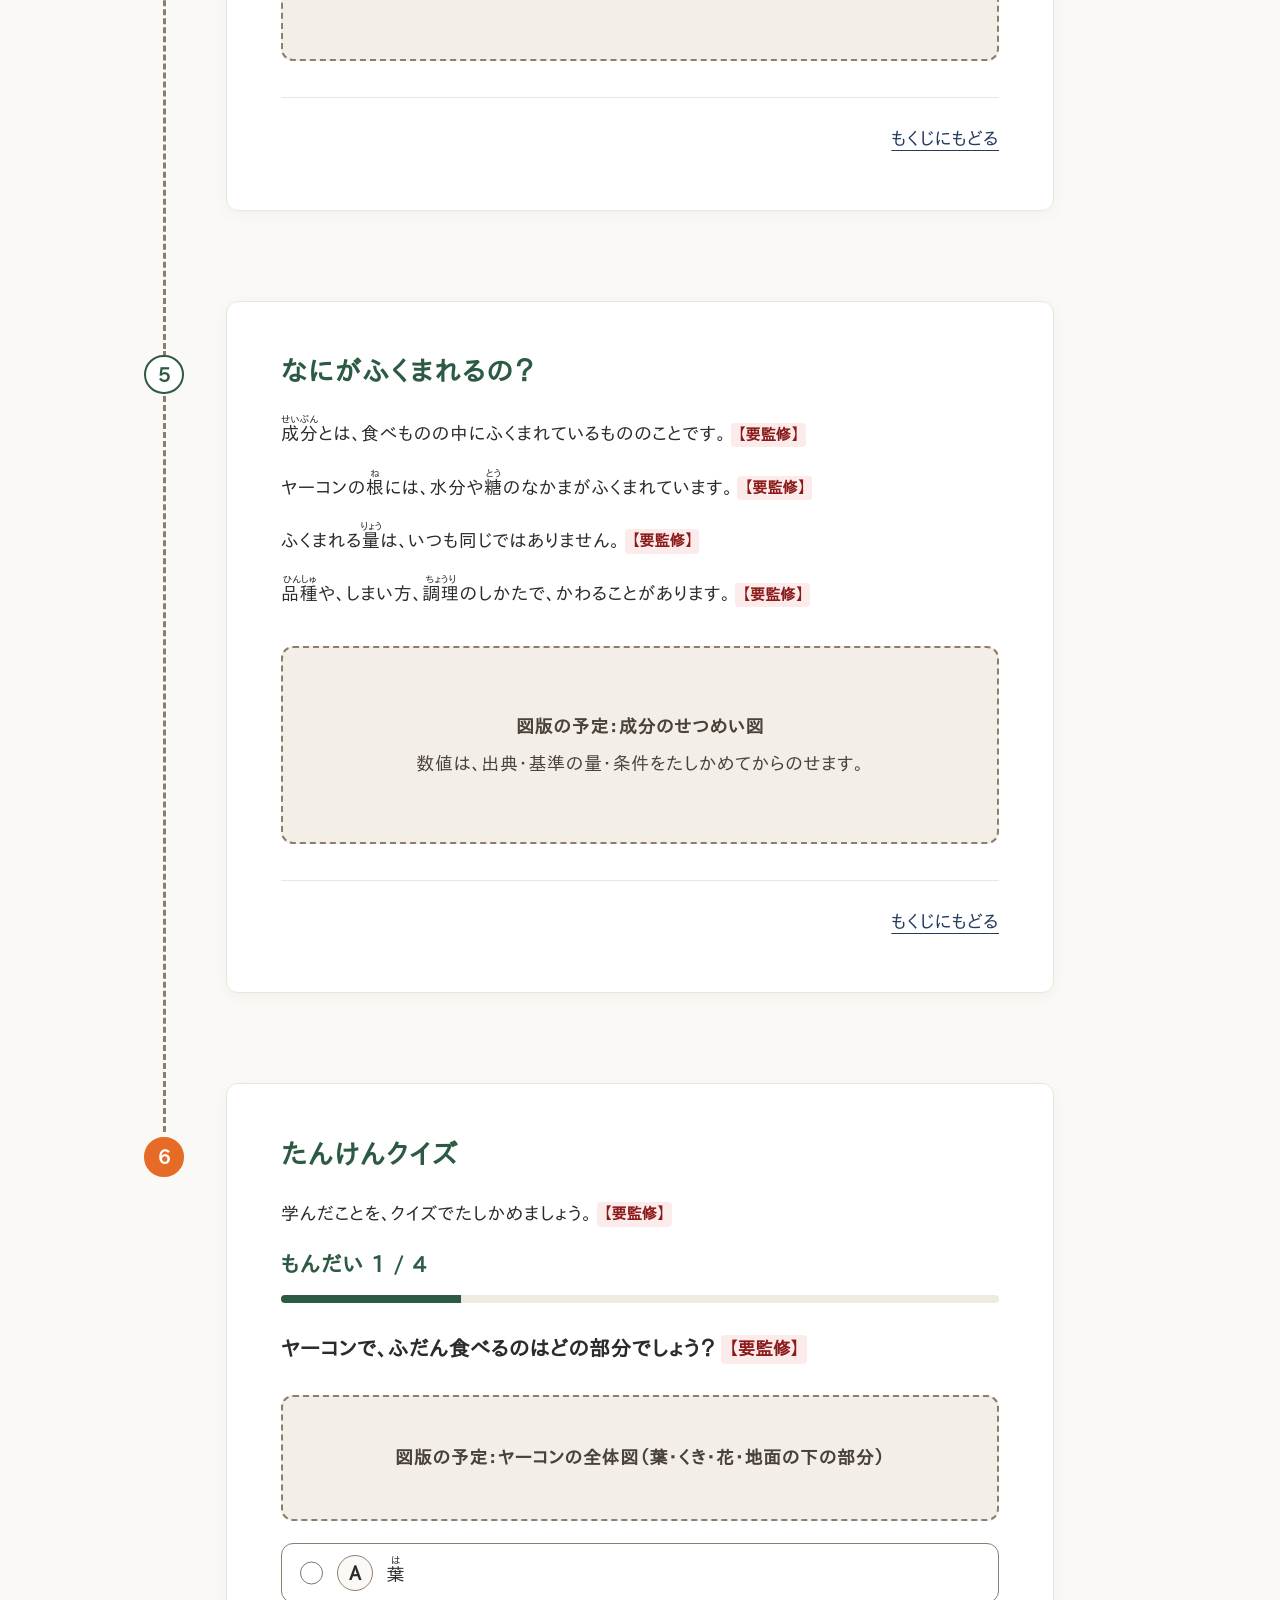
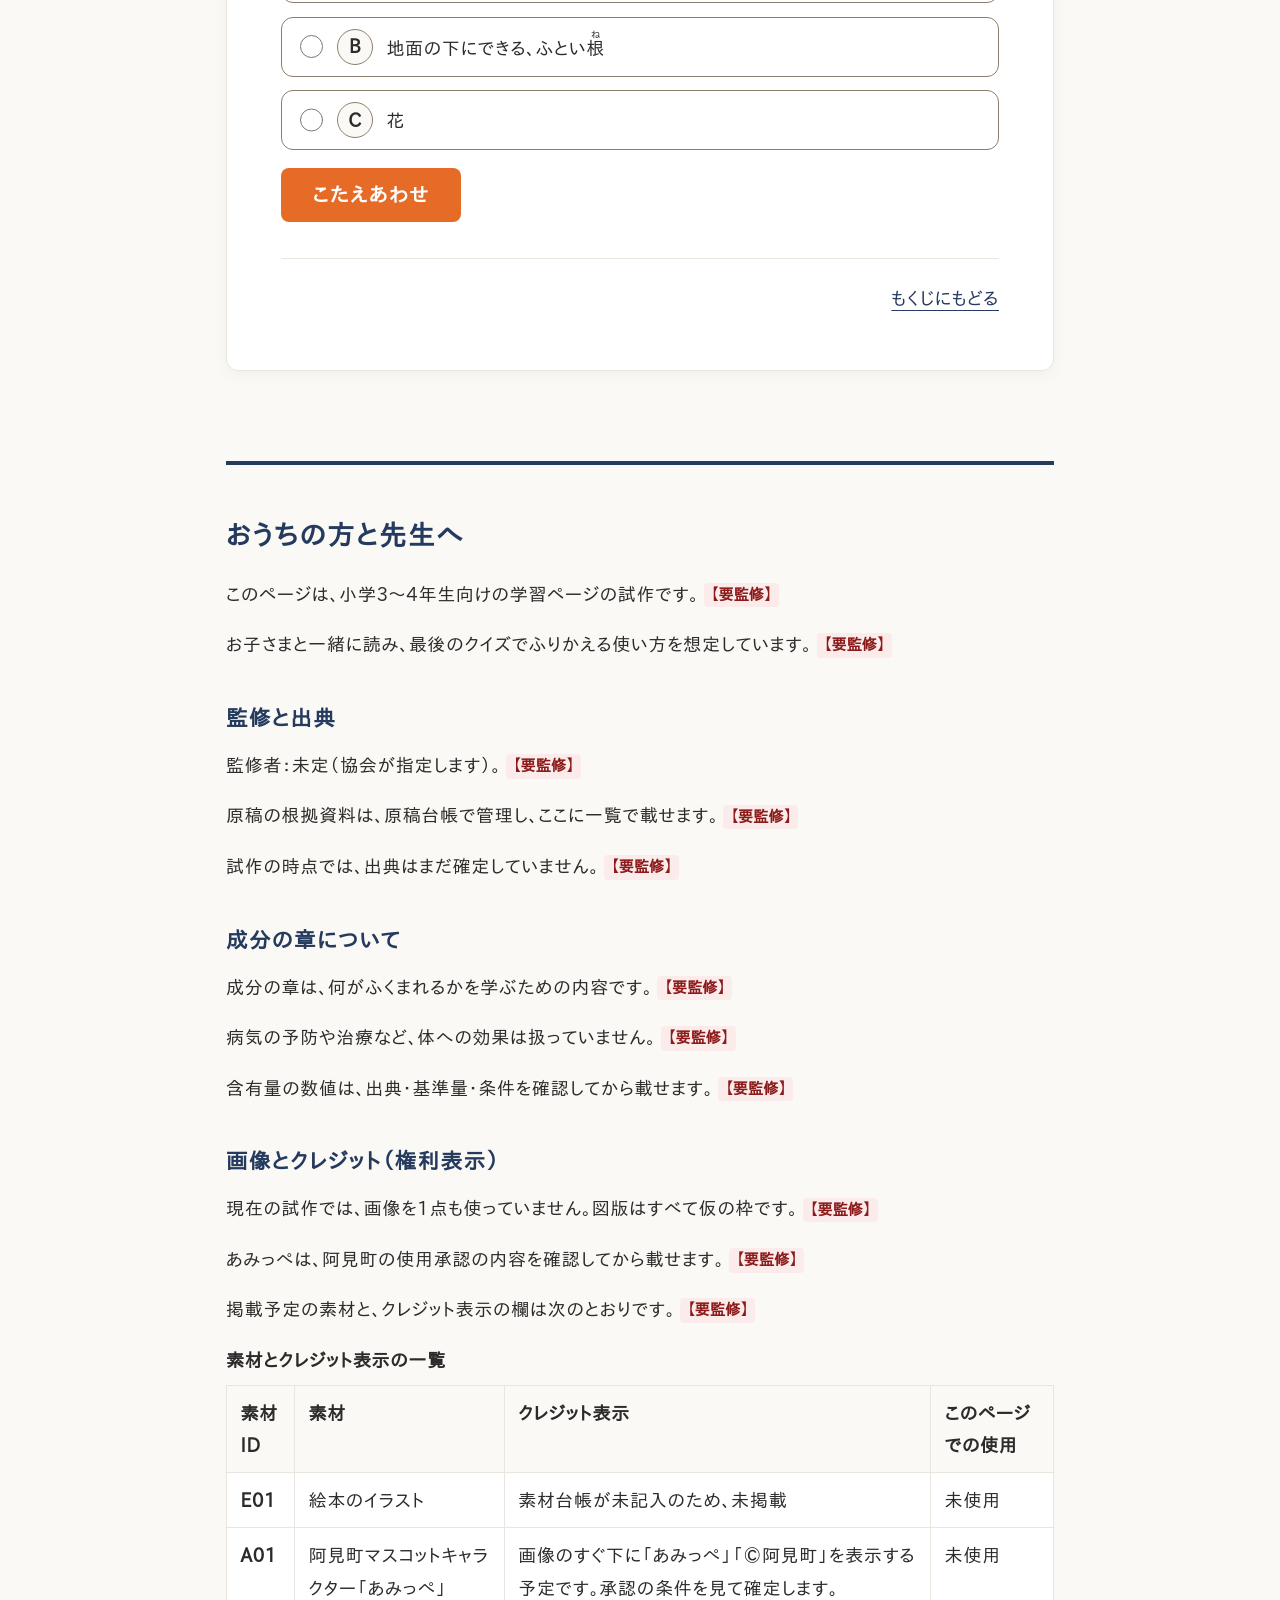
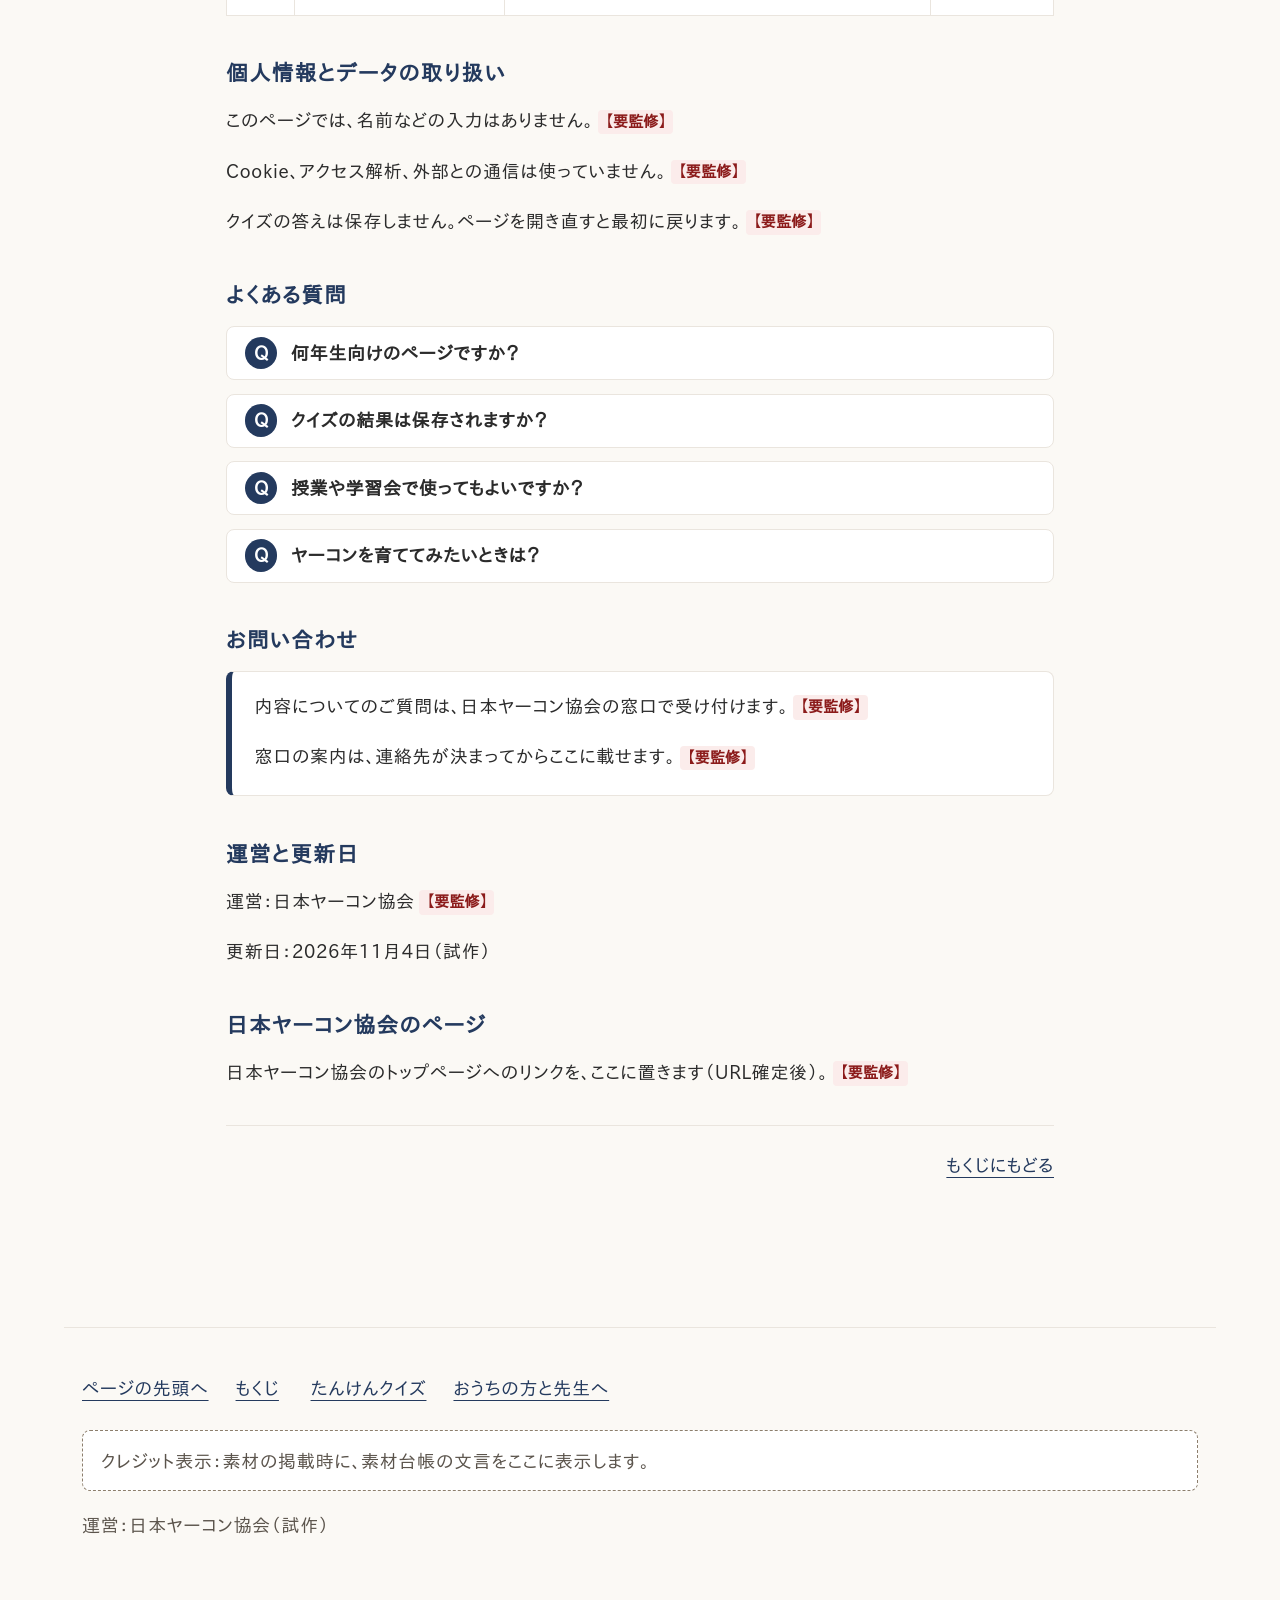
==== commit cf247fc6: "にぎやか案を追加し、よくある質問・お問い合わせ案内・フッターを足す - site/nigiyaka.html（build.mjs が index.html から生成）と site/nigiyaka.c" ====
--- a/site/index.html
+++ b/site/index.html
@@ -259,6 +259,37 @@
       <p>Cookie、アクセス解析、外部との通信は使っていません。<span class="kanshu">【要監修】</span></p>
       <p>クイズの答えは保存しません。ページを開き直すと最初に戻ります。<span class="kanshu">【要監修】</span></p>
 
+      <h3>よくある質問</h3>
+      <!-- 質問と答えは仮。協会の確認後に差し替える。details なので JavaScript が無くても開閉できる -->
+      <div class="faq">
+        <details>
+          <summary>何年生向けのページですか？</summary>
+          <p>小学3〜4年生を主な対象にしています。<span class="kanshu">【要監修】</span></p>
+          <p>おうちの方や先生と一緒に読むことを想定しています。<span class="kanshu">【要監修】</span></p>
+        </details>
+        <details>
+          <summary>クイズの結果は保存されますか？</summary>
+          <p>保存しません。名前などの入力もありません。<span class="kanshu">【要監修】</span></p>
+          <p>ページを開き直すと、最初の問題に戻ります。<span class="kanshu">【要監修】</span></p>
+        </details>
+        <details>
+          <summary>授業や学習会で使ってもよいですか？</summary>
+          <p>使い方の条件は、協会で決めてからお知らせします。<span class="kanshu">【要監修】</span></p>
+        </details>
+        <details>
+          <summary>ヤーコンを育ててみたいときは？</summary>
+          <p>育て方は地域によってちがいます。<span class="kanshu">【要監修】</span></p>
+          <p>くわしくは、協会の窓口にお問い合わせください。<span class="kanshu">【要監修】</span></p>
+        </details>
+      </div>
+
+      <h3>お問い合わせ</h3>
+      <!-- このページには入力フォームを置かない（第10章）。協会の窓口へ案内する。窓口のURL・連絡先は未確定（U02） -->
+      <div class="contact">
+        <p>内容についてのご質問は、日本ヤーコン協会の窓口で受け付けます。<span class="kanshu">【要監修】</span></p>
+        <p>窓口の案内は、連絡先が決まってからここに載せます。<span class="kanshu">【要監修】</span></p>
+      </div>
+
       <h3>運営と更新日</h3>
       <p>運営：日本ヤーコン協会<span class="kanshu">【要監修】</span></p>
       <p>更新日：<time datetime="2026-11-04">2026年11月4日</time>（試作）</p>
@@ -271,6 +302,15 @@
   </main>
 
   <footer class="site-footer">
+    <!-- フッターのリンクは、ページ内の移動だけ。協会トップ・窓口のURLは未確定（U02）のため、まだ置かない -->
+    <nav class="footer-nav" aria-label="ページ内のリンク">
+      <ul>
+        <li><a href="#intro">ページの先頭へ</a></li>
+        <li><a href="#toc">もくじ</a></li>
+        <li><a href="#quiz">たんけんクイズ</a></li>
+        <li><a href="#adults">おうちの方と先生へ</a></li>
+      </ul>
+    </nav>
     <!-- クレジット表示の位置（ページ下部）。素材を掲載したら、台帳の文言をここにも入れる -->
     <p class="footer-credit">クレジット表示：素材の掲載時に、素材台帳の文言をここに表示します。</p>
     <p>運営：日本ヤーコン協会（試作）</p>
--- a/site/styles.css
+++ b/site/styles.css
@@ -31,8 +31,10 @@
   --placeholder-text: #4a4239;
 
   /* ---- 文字 ---- */
-  --font-sans: "Zen Kaku Gothic New", "Zen Kaku Gothic Antique", "Noto Sans JP", "Hiragino Sans", "Hiragino Kaku Gothic ProN", "BIZ UDPGothic", "Yu Gothic UI", "Meiryo", system-ui, sans-serif;
-  --font-serif: "Shippori Mincho", "Shippori Mincho B1", "Hiragino Mincho ProN", "Yu Mincho", "YuMincho", "Noto Serif JP", serif;
+  /* 日本語フォントを必ず先に並べる。名前が無いと、端末によっては中国語用フォントが選ばれ、
+     「植」「図」「版」などの字形が日本のものと違って見える */
+  --font-sans: "Zen Kaku Gothic New", "Zen Kaku Gothic Antique", "Noto Sans JP", "Hiragino Sans", "Hiragino Kaku Gothic ProN", "BIZ UDPGothic", "Yu Gothic UI", "Yu Gothic", "Meiryo", "Noto Sans CJK JP", "Source Han Sans JP", "IPAexGothic", "IPAPGothic", "IPAGothic", sans-serif;
+  --font-serif: "Shippori Mincho", "Shippori Mincho B1", "Hiragino Mincho ProN", "Yu Mincho", "YuMincho", "Noto Serif JP", "Noto Serif CJK JP", "Source Han Serif JP", "IPAexMincho", "IPAPMincho", "IPAMincho", "Hiragino Sans", "Yu Gothic", "Meiryo", "Noto Sans CJK JP", "IPAexGothic", "IPAPGothic", serif; /* 日本語の明朝体が無い端末では、中国語フォントより日本語のゴシック体を優先する */
 
   /* ---- 余白 ---- */
   --section-gap: 5rem;      /* 18px × 5 = 90px（80px 以上） */
@@ -948,12 +950,81 @@
   }
 }
 
+/* ---- よくある質問・お問い合わせ ---- */
+.faq {
+  display: grid;
+  gap: 0.75rem;
+}
+
+.faq details {
+  background: var(--card);
+  border: 1px solid var(--border);
+  border-radius: var(--radius-sm);
+}
+
+.faq summary {
+  display: flex;
+  align-items: center;
+  min-height: 52px; /* 44px 以上（N04） */
+  padding: 0.5rem 1rem;
+  font-weight: bold;
+  cursor: pointer;
+}
+
+.faq summary::before {
+  content: "Q";
+  flex: none;
+  display: inline-flex;
+  align-items: center;
+  justify-content: center;
+  width: 1.8rem;
+  height: 1.8rem;
+  margin-right: 0.75rem;
+  border-radius: 50%;
+  background: var(--navy);
+  color: #fff;
+  font-size: 1rem;
+  letter-spacing: 0;
+}
+
+.faq details[open] summary {
+  border-bottom: 1px solid var(--border);
+}
+
+.faq details p {
+  margin: 0.75rem 1rem 0.75rem 3.55rem;
+}
+
+.contact {
+  padding: 1rem 1.25rem 0.25rem;
+  background: var(--card);
+  border: 1px solid var(--border);
+  border-left: 6px solid var(--navy);
+  border-radius: var(--radius-sm);
+}
+
 /* ---- フッター ---- */
 .site-footer {
   padding-top: 2rem;
   padding-bottom: 3rem;
   border-top: 1px solid var(--border);
   color: var(--text-sub);
+}
+
+.footer-nav ul {
+  display: flex;
+  flex-wrap: wrap;
+  gap: 0.25rem 1.5rem;
+  padding: 0;
+  margin: 0 0 1rem;
+  list-style: none;
+}
+
+.footer-nav a {
+  display: inline-flex;
+  align-items: center;
+  min-height: 48px;
+  min-width: 48px;
 }
 
 .footer-credit {
